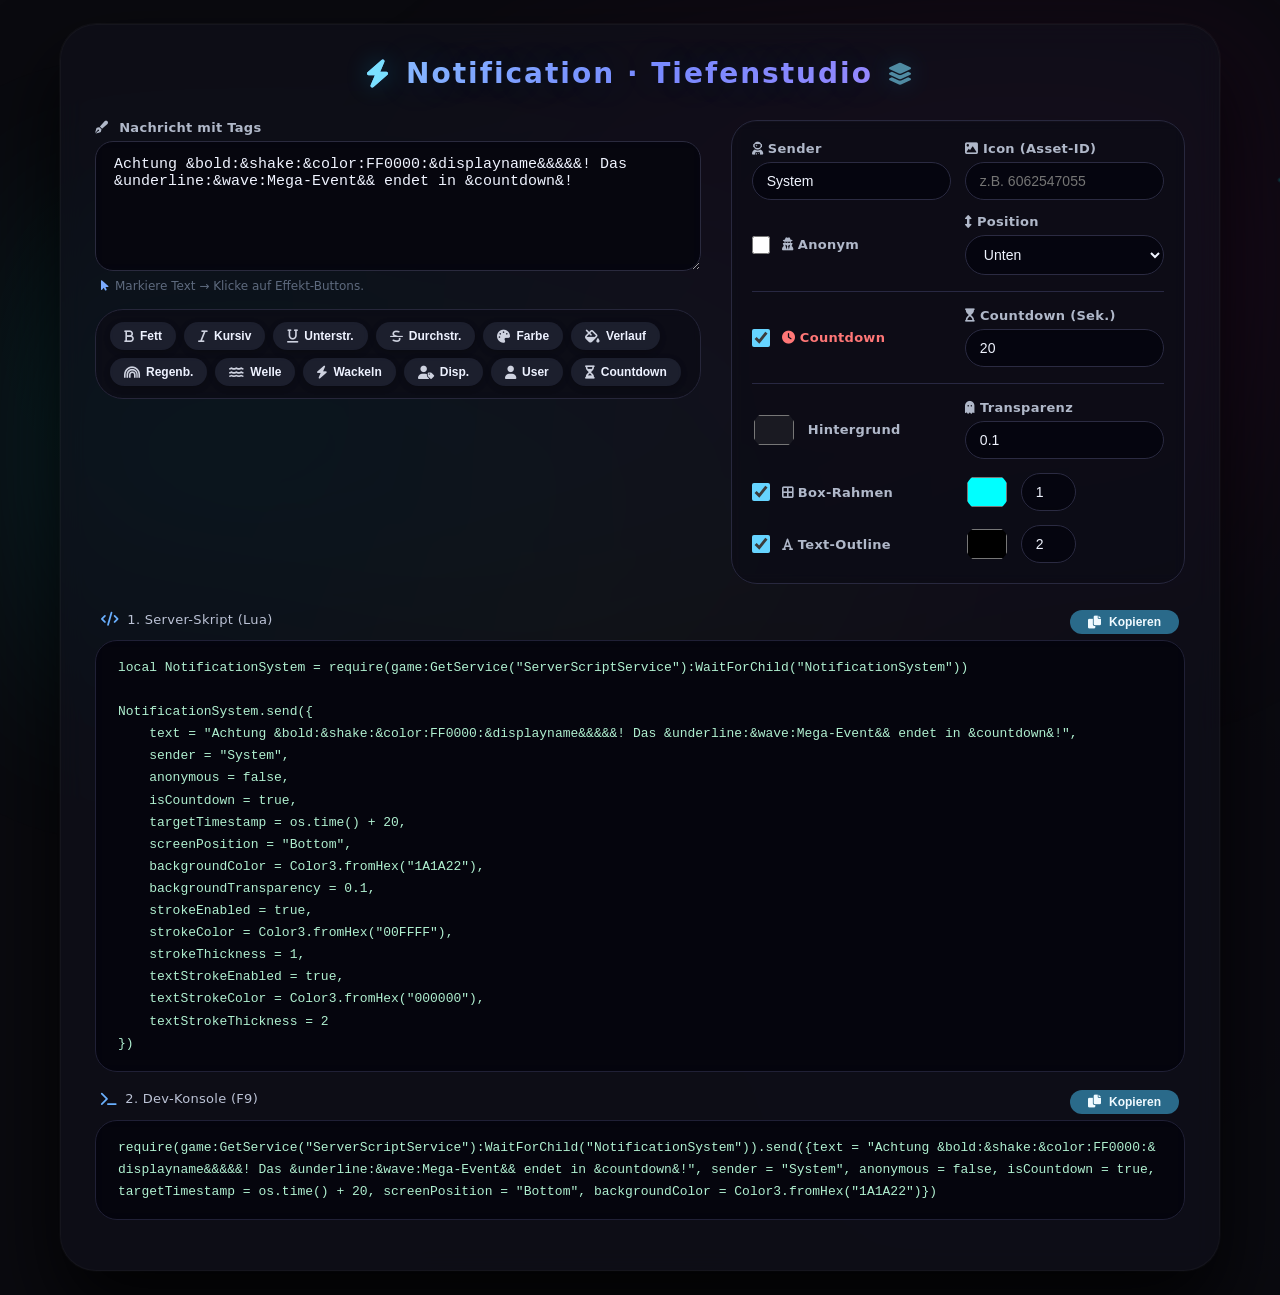
==== index.html @ 1097e085 "Rename Site.html to index.html" ====
<!DOCTYPE html>
<html lang="de">
<head>
    <meta charset="UTF-8">
    <meta name="viewport" content="width=device-width, initial-scale=1.0">
    <title>Notification Master · Tiefenstudio v2</title>
    <!-- Font Awesome Icons -->
    <link rel="stylesheet" href="https://cdnjs.cloudflare.com/ajax/libs/font-awesome/6.0.0-beta3/css/all.min.css">
    <style>
        * { margin: 0; padding: 0; box-sizing: border-box; }

        body {
            font-family: 'Segoe UI', system-ui, -apple-system, sans-serif;
            background: #0a0a0f;
            color: #e6e6ef;
            min-height: 100vh;
            display: flex;
            justify-content: center;
            align-items: center;
            padding: 24px;
            /* Tiefenwirkung: Hintergrund-Gradienten + Partikel-Illusion */
            background-image: 
                radial-gradient(circle at 15% 25%, rgba(0, 255, 200, 0.07) 0%, transparent 45%),
                radial-gradient(circle at 85% 70%, rgba(180, 0, 255, 0.08) 0%, transparent 50%),
                radial-gradient(circle at 45% 90%, rgba(255, 120, 0, 0.05) 0%, transparent 40%);
            background-blend-mode: overlay;
            position: relative;
            overflow-x: hidden;
        }

        /* Abstrakte flüssige Formen – Hintergrundebene */
        body::before {
            content: '';
            position: fixed;
            inset: 0;
            z-index: 0;
            background: 
                radial-gradient(ellipse at 20% 50%, rgba(0, 255, 255, 0.12) 0%, transparent 55%),
                radial-gradient(ellipse at 80% 30%, rgba(255, 0, 200, 0.09) 0%, transparent 50%),
                radial-gradient(ellipse at 50% 80%, rgba(255, 200, 0, 0.06) 0%, transparent 45%);
            filter: blur(60px);
            pointer-events: none;
        }

        /* Subtile Partikel – ganz vorne (via Pseudoelement + Schatten) */
        body::after {
            content: '';
            position: fixed;
            inset: 0;
            z-index: 1;
            pointer-events: none;
            background-image: 
                radial-gradient(2px 2px at 10% 20%, rgba(255,255,255,0.18), transparent),
                radial-gradient(2px 2px at 30% 70%, rgba(255,255,255,0.12), transparent),
                radial-gradient(3px 3px at 50% 10%, rgba(0,255,255,0.25), transparent),
                radial-gradient(2px 2px at 70% 85%, rgba(255,255,255,0.14), transparent),
                radial-gradient(2px 2px at 90% 40%, rgba(200,200,255,0.12), transparent),
                radial-gradient(3px 3px at 15% 90%, rgba(255,100,200,0.10), transparent),
                radial-gradient(2px 2px at 85% 15%, rgba(100,200,255,0.18), transparent);
            background-size: 200% 200%;
            animation: particleFloat 30s ease-in-out infinite alternate;
        }

        @keyframes particleFloat {
            0% { background-position: 0% 0%; }
            100% { background-position: 100% 100%; }
        }

        /* Hauptcontainer – über allem (Z-Index) */
        .container {
            position: relative;
            z-index: 10;
            background: rgba(16, 16, 26, 0.72);
            backdrop-filter: blur(12px) saturate(1.3);
            -webkit-backdrop-filter: blur(12px) saturate(1.3);
            padding: 32px 34px;
            border-radius: 36px;
            box-shadow: 0 40px 80px rgba(0,0,0,0.85), 0 0 0 1px rgba(255,255,255,0.04);
            width: 100%;
            max-width: 1160px;
            border: 1px solid rgba(255,255,255,0.03);
            transition: box-shadow 0.4s;
        }

        .container:hover {
            box-shadow: 0 50px 100px rgba(0, 20, 30, 0.6), 0 0 0 1px rgba(0, 255, 255, 0.08);
        }

        h1 {
            text-align: center;
            font-weight: 700;
            font-size: 28px;
            letter-spacing: 2px;
            background: linear-gradient(135deg, #a0f0ff, #7a8cff, #c084fc);
            -webkit-background-clip: text;
            background-clip: text;
            color: transparent;
            text-shadow: 0 0 40px rgba(0, 180, 255, 0.20);
            margin-top: 0;
            margin-bottom: 30px;
            display: flex;
            align-items: center;
            justify-content: center;
            gap: 16px;
            flex-wrap: wrap;
        }

        h1 i {
            font-size: 28px;
            color: #7ae0ff;
            text-shadow: 0 0 25px rgba(0,200,255,0.3);
        }

        .grid {
            display: grid;
            grid-template-columns: 1.2fr 0.9fr;
            gap: 30px;
        }

        @media (max-width: 900px) {
            .grid { grid-template-columns: 1fr; }
            .container { padding: 22px; }
        }

        label {
            font-weight: 600;
            display: block;
            margin-bottom: 6px;
            color: #b0b8c9;
            font-size: 13px;
            letter-spacing: 0.3px;
        }

        textarea {
            width: 100%;
            height: 130px;
            background: rgba(4, 4, 12, 0.7);
            border: 1.5px solid #2a2a3e;
            border-radius: 18px;
            color: #f0f4ff;
            padding: 14px 18px;
            font-size: 15px;
            box-sizing: border-box;
            resize: vertical;
            backdrop-filter: blur(4px);
            transition: border 0.2s, box-shadow 0.2s;
            font-family: 'Segoe UI', monospace;
        }

        textarea:focus, input:focus, select:focus {
            border-color: #66d4ff !important;
            box-shadow: 0 0 0 4px rgba(0, 200, 255, 0.12);
            outline: none;
        }

        .toolbar {
            display: flex;
            flex-wrap: wrap;
            gap: 8px;
            margin: 16px 0 12px 0;
            background: rgba(10, 10, 20, 0.5);
            backdrop-filter: blur(4px);
            padding: 12px 14px;
            border-radius: 28px;
            border: 1px solid #26263a;
        }

        .toolbar button {
            background: rgba(36, 40, 58, 0.7);
            backdrop-filter: blur(2px);
            color: #eef2ff;
            border: none;
            padding: 7px 14px;
            border-radius: 30px;
            cursor: pointer;
            font-weight: 600;
            font-size: 12px;
            transition: all 0.15s;
            display: inline-flex;
            align-items: center;
            gap: 6px;
            box-shadow: 0 2px 6px rgba(0,0,0,0.25);
        }

        .toolbar button i {
            font-size: 13px;
            opacity: 0.85;
        }

        .toolbar button:hover {
            background: #3d4466;
            transform: translateY(-2px);
            box-shadow: 0 8px 20px rgba(0,0,0,0.5);
        }

        .btn-style { border-bottom: 3px solid #aabbdd; }
        .btn-color { border-bottom: 3px solid #ff6666; }
        .btn-anim { border-bottom: 3px solid #ff66ff; background: rgba(40, 20, 50, 0.6); }
        .btn-player { border-bottom: 3px solid #ffdd44; }
        .btn-cd { border-bottom: 3px solid #ff4444; background: rgba(50, 18, 18, 0.6); }

        .color-section {
            display: none;
            gap: 18px;
            align-items: center;
            background: rgba(12, 12, 22, 0.6);
            backdrop-filter: blur(4px);
            padding: 14px 20px;
            border-radius: 40px;
            margin-bottom: 16px;
            border: 1px solid #2a2a44;
            flex-wrap: wrap;
        }

        .panel {
            background: rgba(10, 10, 20, 0.5);
            backdrop-filter: blur(6px);
            padding: 20px 20px;
            border-radius: 26px;
            border: 1px solid #28283e;
            box-shadow: inset 0 1px 0 rgba(255,255,255,0.02);
        }

        .row {
            display: grid;
            grid-template-columns: 1fr 1fr;
            gap: 14px;
            margin-bottom: 14px;
            align-items: center;
        }

        input[type="text"], input[type="number"], select {
            width: 100%;
            padding: 10px 14px;
            background: rgba(4, 4, 12, 0.6);
            border: 1px solid #2b2b42;
            border-radius: 30px;
            color: #f0f4ff;
            box-sizing: border-box;
            backdrop-filter: blur(2px);
            transition: 0.15s;
            font-size: 14px;
        }

        input[type="checkbox"] {
            width: 18px;
            height: 18px;
            accent-color: #66d4ff;
            cursor: pointer;
        }

        .flex {
            display: flex;
            align-items: center;
            gap: 12px;
            flex-wrap: wrap;
        }

        input[type="color"] {
            border: none;
            width: 44px;
            height: 38px;
            cursor: pointer;
            background: transparent;
            padding: 0;
            border-radius: 30px;
        }

        .outputs {
            grid-column: 1 / -1;
            margin-top: 26px;
        }

        .box-wrapper {
            margin-bottom: 18px;
        }

        .box-head {
            display: flex;
            justify-content: space-between;
            align-items: center;
            margin-bottom: 6px;
            padding: 0 6px;
        }

        .box-head label {
            font-weight: 500;
            font-size: 13px;
            color: #bcc3d6;
            display: flex;
            align-items: center;
            gap: 8px;
        }

        .box-head label i {
            color: #6ab0ff;
            font-size: 14px;
        }

        .box-body {
            background: rgba(2, 2, 10, 0.7);
            backdrop-filter: blur(4px);
            border: 1px solid #202036;
            padding: 16px 22px;
            border-radius: 22px;
            transition: border 0.2s;
        }

        .box-body:hover {
            border-color: #3a4a6a;
        }

        .code {
            font-family: 'JetBrains Mono', 'Consolas', monospace;
            color: #b0f0d0;
            word-break: break-all;
            white-space: pre-wrap;
            margin: 0;
            font-size: 13px;
            line-height: 1.7;
        }

        .copy-btn {
            background: #2a6a8a;
            color: #f0faff;
            padding: 5px 18px;
            border-radius: 40px;
            font-size: 12px;
            border: none;
            font-weight: 600;
            cursor: pointer;
            transition: 0.15s;
            display: inline-flex;
            align-items: center;
            gap: 8px;
        }

        .copy-btn i {
            font-size: 13px;
        }

        .copy-btn:hover {
            background: #3b8ab0;
            transform: scale(1.02);
        }

        .desc {
            font-size: 12px;
            color: #5e6a7e;
            margin-top: 4px;
            margin-bottom: 10px;
            padding-left: 6px;
            display: flex;
            align-items: center;
            gap: 6px;
        }

        hr {
            border: 0;
            border-top: 1px solid #282842;
            margin: 16px 0;
        }

        .flex input[type="number"] {
            width: 70px;
        }

        .panel .row:last-child {
            margin-bottom: 0;
        }

        #colorSection button {
            background: #66d4ff;
            color: #0b0b14;
            border: none;
            padding: 8px 24px;
            border-radius: 40px;
            font-weight: 700;
            display: inline-flex;
            align-items: center;
            gap: 8px;
            cursor: pointer;
            transition: 0.15s;
        }

        #colorSection button:hover {
            background: #88e0ff;
            transform: scale(1.02);
        }

        @media (max-width: 600px) {
            .row { grid-template-columns: 1fr; }
            .container { padding: 16px; }
        }
    </style>
</head>
<body>
<div class="container">
    <h1>
        <i class="fas fa-bolt"></i>
        Notification · Tiefenstudio
        <i class="fas fa-layer-group" style="font-size: 22px; opacity: 0.6;"></i>
    </h1>

    <div class="grid">
        <!-- LINKER BEREICH: TEXT + TOOLBAR -->
        <div>
            <label for="textInput"><i class="fas fa-pen-fancy" style="margin-right: 6px;"></i> Nachricht mit Tags</label>
            <textarea id="textInput">Achtung &bold:&shake:&color:FF0000:&displayname&&&&&! Das &underline:&wave:Mega-Event&& endet in &countdown&!</textarea>
            <div class="desc">
                <i class="fas fa-mouse-pointer" style="color: #7aaaff;"></i> Markiere Text → Klicke auf Effekt-Buttons.
            </div>

            <div class="toolbar">
                <button class="btn-style" onclick="insertTag('bold')"><i class="fas fa-bold"></i> Fett</button>
                <button class="btn-style" onclick="insertTag('italic')"><i class="fas fa-italic"></i> Kursiv</button>
                <button class="btn-style" onclick="insertTag('underline')"><i class="fas fa-underline"></i> Unterstr.</button>
                <button class="btn-style" onclick="insertTag('strikethrough')"><i class="fas fa-strikethrough"></i> Durchstr.</button>
                
                <button class="btn-color" onclick="openColor('static')"><i class="fas fa-palette"></i> Farbe</button>
                <button class="btn-color" onclick="openColor('gradient')"><i class="fas fa-fill-drip"></i> Verlauf</button>
                
                <button class="btn-anim" onclick="insertTag('rainbow')"><i class="fas fa-rainbow"></i> Regenb.</button>
                <button class="btn-anim" onclick="insertTag('wave')"><i class="fas fa-water"></i> Welle</button>
                <button class="btn-anim" onclick="insertTag('shake')"><i class="fas fa-bolt"></i> Wackeln</button>
                
                <button class="btn-player" onclick="putVar('&displayname&')"><i class="fas fa-user-tag"></i> Disp.</button>
                <button class="btn-player" onclick="putVar('&playername&')"><i class="fas fa-user"></i> User</button>
                <button class="btn-cd" onclick="putVar('&countdown&')"><i class="fas fa-hourglass-half"></i> Countdown</button>
            </div>

            <!-- Farbe / Verlauf Panel -->
            <div id="colorSection" class="color-section">
                <div class="flex">
                    <span id="cLabel1"><i class="fas fa-circle" style="color: #ff0044;"></i> Farbe:</span>
                    <input type="color" id="cOpt1" value="#ff0044">
                </div>
                <div class="flex" id="cGroupEnd">
                    <span><i class="fas fa-circle" style="color: #00ffff;"></i> Endfarbe:</span>
                    <input type="color" id="cOpt2" value="#00ffff">
                </div>
                <button onclick="applyColor()"><i class="fas fa-check"></i> Einfügen</button>
            </div>
        </div>

        <!-- RECHTER BEREICH: PARAMETER -->
        <div class="panel">
            <div class="row">
                <div>
                    <label><i class="fas fa-user-astronaut"></i> Sender</label>
                    <input type="text" id="pSender" value="System" oninput="render()">
                </div>
                <div>
                    <label><i class="fas fa-image"></i> Icon (Asset-ID)</label>
                    <input type="text" id="pIcon" placeholder="z.B. 6062547055" oninput="render()">
                </div>
            </div>

            <div class="row">
                <div class="flex">
                    <input type="checkbox" id="pAnon" onchange="render()">
                    <label for="pAnon" style="margin:0; cursor:pointer;"><i class="fas fa-user-secret"></i> Anonym</label>
                </div>
                <div>
                    <label><i class="fas fa-arrows-alt-v"></i> Position</label>
                    <select id="pPos" onchange="render()">
                        <option value="Bottom">Unten</option>
                        <option value="Top">Oben</option>
                    </select>
                </div>
            </div>

            <hr>

            <div class="row">
                <div class="flex">
                    <input type="checkbox" id="pIsCd" checked onchange="render()">
                    <label for="pIsCd" style="margin:0; cursor:pointer; color:#ff7777;"><i class="fas fa-clock"></i> Countdown</label>
                </div>
                <div>
                    <label id="timeLabel"><i class="far fa-hourglass"></i> Dauer (Sek.)</label>
                    <input type="number" id="pDuration" value="20" min="1" oninput="render()">
                </div>
            </div>

            <hr>

            <div class="row">
                <div class="flex">
                    <input type="color" id="pBgColor" value="#1A1A22" onchange="render()">
                    <label style="margin:0;">Hintergrund</label>
                </div>
                <div>
                    <label><i class="fas fa-ghost"></i> Transparenz</label>
                    <input type="number" id="pBgTrans" value="0.1" min="0" max="1" step="0.1" oninput="render()">
                </div>
            </div>

            <div class="row">
                <div class="flex">
                    <input type="checkbox" id="pStrokeOn" checked onchange="render()">
                    <label for="pStrokeOn" style="margin:0; cursor:pointer;"><i class="fas fa-border-all"></i> Box-Rahmen</label>
                </div>
                <div class="flex">
                    <input type="color" id="pStrokeColor" value="#00ffff" onchange="render()">
                    <input type="number" id="pStrokeThick" value="1" min="1" style="width:55px;" oninput="render()">
                </div>
            </div>

            <div class="row">
                <div class="flex">
                    <input type="checkbox" id="pTextStrokeOn" checked onchange="render()">
                    <label for="pTextStrokeOn" style="margin:0; cursor:pointer;"><i class="fas fa-font"></i> Text-Outline</label>
                </div>
                <div class="flex">
                    <input type="color" id="pTextStrokeColor" value="#000000" onchange="render()">
                    <input type="number" id="pTextStrokeThick" value="2" min="1" style="width:55px;" oninput="render()">
                </div>
            </div>
        </div>
    </div>

    <!-- CODE-AUSGABEN -->
    <div class="outputs">
        <div class="box-wrapper">
            <div class="box-head">
                <label><i class="fas fa-code"></i> 1. Server-Skript (Lua)</label>
                <button class="copy-btn" onclick="copy('codeScript')"><i class="fas fa-copy"></i> Kopieren</button>
            </div>
            <div class="box-body"><pre id="codeScript" class="code"></pre></div>
        </div>

        <div class="box-wrapper">
            <div class="box-head">
                <label><i class="fas fa-terminal"></i> 2. Dev-Konsole (F9)</label>
                <button class="copy-btn" onclick="copy('codeConsole')"><i class="fas fa-copy"></i> Kopieren</button>
            </div>
            <div class="box-body"><pre id="codeConsole" class="code"></pre></div>
        </div>
    </div>
</div>

<script>
    const textInput = document.getElementById('textInput');
    const colorSection = document.getElementById('colorSection');
    const cGroupEnd = document.getElementById('cGroupEnd');
    const cLabel1 = document.getElementById('cLabel1');
    const cOpt1 = document.getElementById('cOpt1');
    const cOpt2 = document.getElementById('cOpt2');
    let colMode = '';

    textInput.addEventListener('input', render);

    function render() {
        let raw = textInput.value;
        let luaText = raw.replace(/\\/g, '\\\\').replace(/"/g, '\\"');

        let sender = document.getElementById('pSender').value.replace(/"/g, '\\"');
        let iconId = document.getElementById('pIcon').value;
        let isAnon = document.getElementById('pAnon').checked;
        let pos = document.getElementById('pPos').value;
        let isCd = document.getElementById('pIsCd').checked;
        let timeVal = parseInt(document.getElementById('pDuration').value) || 5;
        
        let bgHex = document.getElementById('pBgColor').value.replace('#', '').toUpperCase();
        let bgTrans = parseFloat(document.getElementById('pBgTrans').value) || 0;
        
        let sOn = document.getElementById('pStrokeOn').checked;
        let sHex = document.getElementById('pStrokeColor').value.replace('#', '').toUpperCase();
        let sThick = parseInt(document.getElementById('pStrokeThick').value) || 1;
        
        let tsOn = document.getElementById('pTextStrokeOn').checked;
        let tsHex = document.getElementById('pTextStrokeColor').value.replace('#', '').toUpperCase();
        let tsThick = parseInt(document.getElementById('pTextStrokeThick').value) || 1;

        document.getElementById('timeLabel').innerHTML = isCd ? '<i class="fas fa-hourglass-start"></i> Countdown (Sek.)' : '<i class="far fa-clock"></i> Dauer (Sek.)';

        let imgLine = iconId ? `\n    image = "${iconId}",` : "";
        let timeLine = isCd ? `\n    isCountdown = true,\n    targetTimestamp = os.time() + ${timeVal},` : `\n    duration = ${timeVal},`;

        let script = `local NotificationSystem = require(game:GetService("ServerScriptService"):WaitForChild("NotificationSystem"))

NotificationSystem.send({
    text = "${luaText}",
    sender = "${sender}",
    anonymous = ${isAnon},${timeLine}${imgLine}
    screenPosition = "${pos}",
    backgroundColor = Color3.fromHex("${bgHex}"),
    backgroundTransparency = ${bgTrans},
    strokeEnabled = ${sOn},
    strokeColor = Color3.fromHex("${sHex}"),
    strokeThickness = ${sThick},
    textStrokeEnabled = ${tsOn},
    textStrokeColor = Color3.fromHex("${tsHex}"),
    textStrokeThickness = ${tsThick}
})`;

        let cTime = isCd ? `, isCountdown = true, targetTimestamp = os.time() + ${timeVal}` : `, duration = ${timeVal}`;
        let cImg = iconId ? `, image = "${iconId}"` : "";
        let consoleCmd = `require(game:GetService("ServerScriptService"):WaitForChild("NotificationSystem")).send({text = "${luaText}", sender = "${sender}", anonymous = ${isAnon}${cTime}${cImg}, screenPosition = "${pos}", backgroundColor = Color3.fromHex("${bgHex}")})`;

        document.getElementById('codeScript').textContent = script;
        document.getElementById('codeConsole').textContent = consoleCmd;
    }

    function insertTag(type) {
        const s = textInput.selectionStart;
        const e = textInput.selectionEnd;
        const txt = textInput.value;
        const sel = txt.substring(s, e);
        let rep = `&${type}:${sel || "Text"}&`;
        textInput.value = txt.substring(0, s) + rep + txt.substring(e);
        textInput.focus();
        textInput.setSelectionRange(s + rep.length, s + rep.length);
        render();
        colorSection.style.display = 'none';
    }

    function putVar(val) {
        const s = textInput.selectionStart;
        const txt = textInput.value;
        textInput.value = txt.substring(0, s) + val + txt.substring(s);
        textInput.focus();
        textInput.setSelectionRange(s + val.length, s + val.length);
        render();
    }

    function openColor(mode) {
        colMode = mode;
        colorSection.style.display = 'flex';
        if (mode === 'static') { cLabel1.innerHTML = '<i class="fas fa-circle" style="color:#ff0044;"></i> Farbe:'; cGroupEnd.style.display = 'none'; } 
        else { cLabel1.innerHTML = '<i class="fas fa-circle" style="color:#ff0044;"></i> Start:'; cGroupEnd.style.display = 'flex'; }
    }

    function applyColor() {
        const s = textInput.selectionStart;
        const e = textInput.selectionEnd;
        const txt = textInput.value;
        const sel = txt.substring(s, e);
        const hex1 = cOpt1.value.replace('#', '').toUpperCase();
        const hex2 = cOpt2.value.replace('#', '').toUpperCase();
        let rep = colMode === 'static' ? `&color:${hex1}:${sel || "Text"}&` : `&gradient:${hex1}:${hex2}:${sel || "Text"}&`;
        textInput.value = txt.substring(0, s) + rep + txt.substring(e);
        textInput.focus();
        textInput.setSelectionRange(s + rep.length, s + rep.length);
        render();
        colorSection.style.display = 'none';
    }

    function copy(id) {
        const text = document.getElementById(id).textContent;
        const ta = document.createElement('textarea');
        ta.value = text;
        ta.style.position = 'fixed';
        ta.style.left = '-9999px';
        document.body.appendChild(ta);
        ta.select();
        try {
            document.execCommand('copy');
            const btn = event.target.closest('button');
            const old = btn.innerHTML;
            btn.innerHTML = '<i class="fas fa-check"></i> Kopiert!';
            btn.style.backgroundColor = '#3aaa7a';
            setTimeout(() => { btn.innerHTML = old; btn.style.backgroundColor = ''; }, 1200);
        } catch (err) { alert('Fehler beim Kopieren.'); }
        document.body.removeChild(ta);
    }

    render();
</script>
</body>
</html>
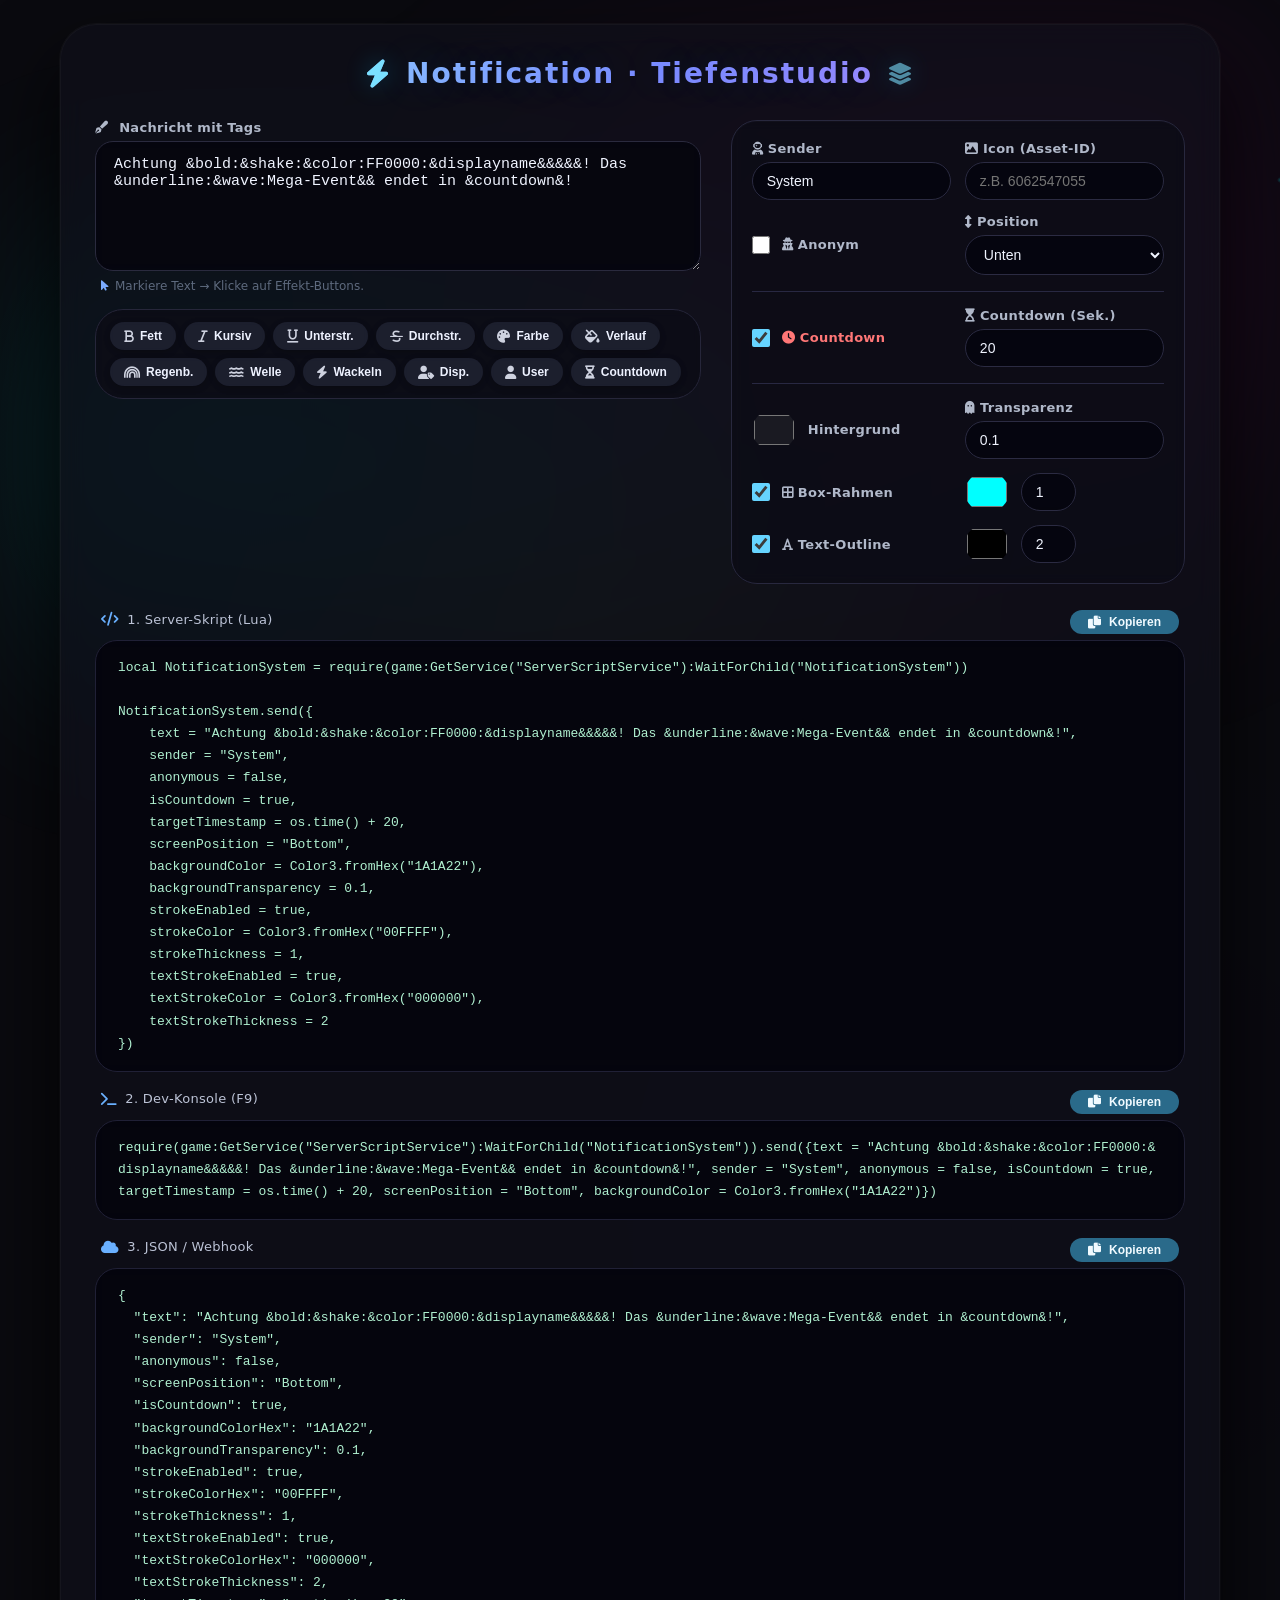
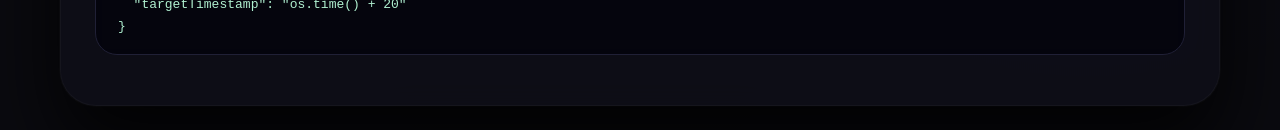
==== commit ab5ae29d: "Update index.html" ====
--- a/index.html
+++ b/index.html
@@ -18,7 +18,6 @@
             justify-content: center;
             align-items: center;
             padding: 24px;
-            /* Tiefenwirkung: Hintergrund-Gradienten + Partikel-Illusion */
             background-image: 
                 radial-gradient(circle at 15% 25%, rgba(0, 255, 200, 0.07) 0%, transparent 45%),
                 radial-gradient(circle at 85% 70%, rgba(180, 0, 255, 0.08) 0%, transparent 50%),
@@ -28,7 +27,6 @@
             overflow-x: hidden;
         }
 
-        /* Abstrakte flüssige Formen – Hintergrundebene */
         body::before {
             content: '';
             position: fixed;
@@ -42,7 +40,6 @@
             pointer-events: none;
         }
 
-        /* Subtile Partikel – ganz vorne (via Pseudoelement + Schatten) */
         body::after {
             content: '';
             position: fixed;
@@ -66,7 +63,6 @@
             100% { background-position: 100% 100%; }
         }
 
-        /* Hauptcontainer – über allem (Z-Index) */
         .container {
             position: relative;
             z-index: 10;
@@ -520,7 +516,7 @@
         </div>
     </div>
 
-    <!-- CODE-AUSGABEN -->
+    <!-- CODE-AUSGABEN MIT JSON -->
     <div class="outputs">
         <div class="box-wrapper">
             <div class="box-head">
@@ -536,6 +532,14 @@
                 <button class="copy-btn" onclick="copy('codeConsole')"><i class="fas fa-copy"></i> Kopieren</button>
             </div>
             <div class="box-body"><pre id="codeConsole" class="code"></pre></div>
+        </div>
+
+        <div class="box-wrapper">
+            <div class="box-head">
+                <label><i class="fas fa-cloud"></i> 3. JSON / Webhook</label>
+                <button class="copy-btn" onclick="copy('codeJson')"><i class="fas fa-copy"></i> Kopieren</button>
+            </div>
+            <div class="box-body"><pre id="codeJson" class="code"></pre></div>
         </div>
     </div>
 </div>
@@ -554,6 +558,7 @@
     function render() {
         let raw = textInput.value;
         let luaText = raw.replace(/\\/g, '\\\\').replace(/"/g, '\\"');
+        let jsonText = raw.replace(/\\/g, '\\\\').replace(/"/g, '\\"').replace(/\n/g, '\\n');
 
         let sender = document.getElementById('pSender').value.replace(/"/g, '\\"');
         let iconId = document.getElementById('pIcon').value;
@@ -578,6 +583,7 @@
         let imgLine = iconId ? `\n    image = "${iconId}",` : "";
         let timeLine = isCd ? `\n    isCountdown = true,\n    targetTimestamp = os.time() + ${timeVal},` : `\n    duration = ${timeVal},`;
 
+        // LUA SCRIPT
         let script = `local NotificationSystem = require(game:GetService("ServerScriptService"):WaitForChild("NotificationSystem"))
 
 NotificationSystem.send({
@@ -595,12 +601,34 @@
     textStrokeThickness = ${tsThick}
 })`;
 
+        // CONSOLE
         let cTime = isCd ? `, isCountdown = true, targetTimestamp = os.time() + ${timeVal}` : `, duration = ${timeVal}`;
         let cImg = iconId ? `, image = "${iconId}"` : "";
         let consoleCmd = `require(game:GetService("ServerScriptService"):WaitForChild("NotificationSystem")).send({text = "${luaText}", sender = "${sender}", anonymous = ${isAnon}${cTime}${cImg}, screenPosition = "${pos}", backgroundColor = Color3.fromHex("${bgHex}")})`;
 
+        // JSON
+        let jsonObj = {
+            text: raw,
+            sender: document.getElementById('pSender').value,
+            anonymous: isAnon,
+            screenPosition: pos,
+            isCountdown: isCd,
+            backgroundColorHex: bgHex,
+            backgroundTransparency: bgTrans,
+            strokeEnabled: sOn,
+            strokeColorHex: sHex,
+            strokeThickness: sThick,
+            textStrokeEnabled: tsOn,
+            textStrokeColorHex: tsHex,
+            textStrokeThickness: tsThick
+        };
+        if (isCd) jsonObj.targetTimestamp = "os.time() + " + timeVal;
+        else jsonObj.duration = timeVal;
+        if (iconId) jsonObj.image = iconId;
+
         document.getElementById('codeScript').textContent = script;
         document.getElementById('codeConsole').textContent = consoleCmd;
+        document.getElementById('codeJson').textContent = JSON.stringify(jsonObj, null, 2);
     }
 
     function insertTag(type) {
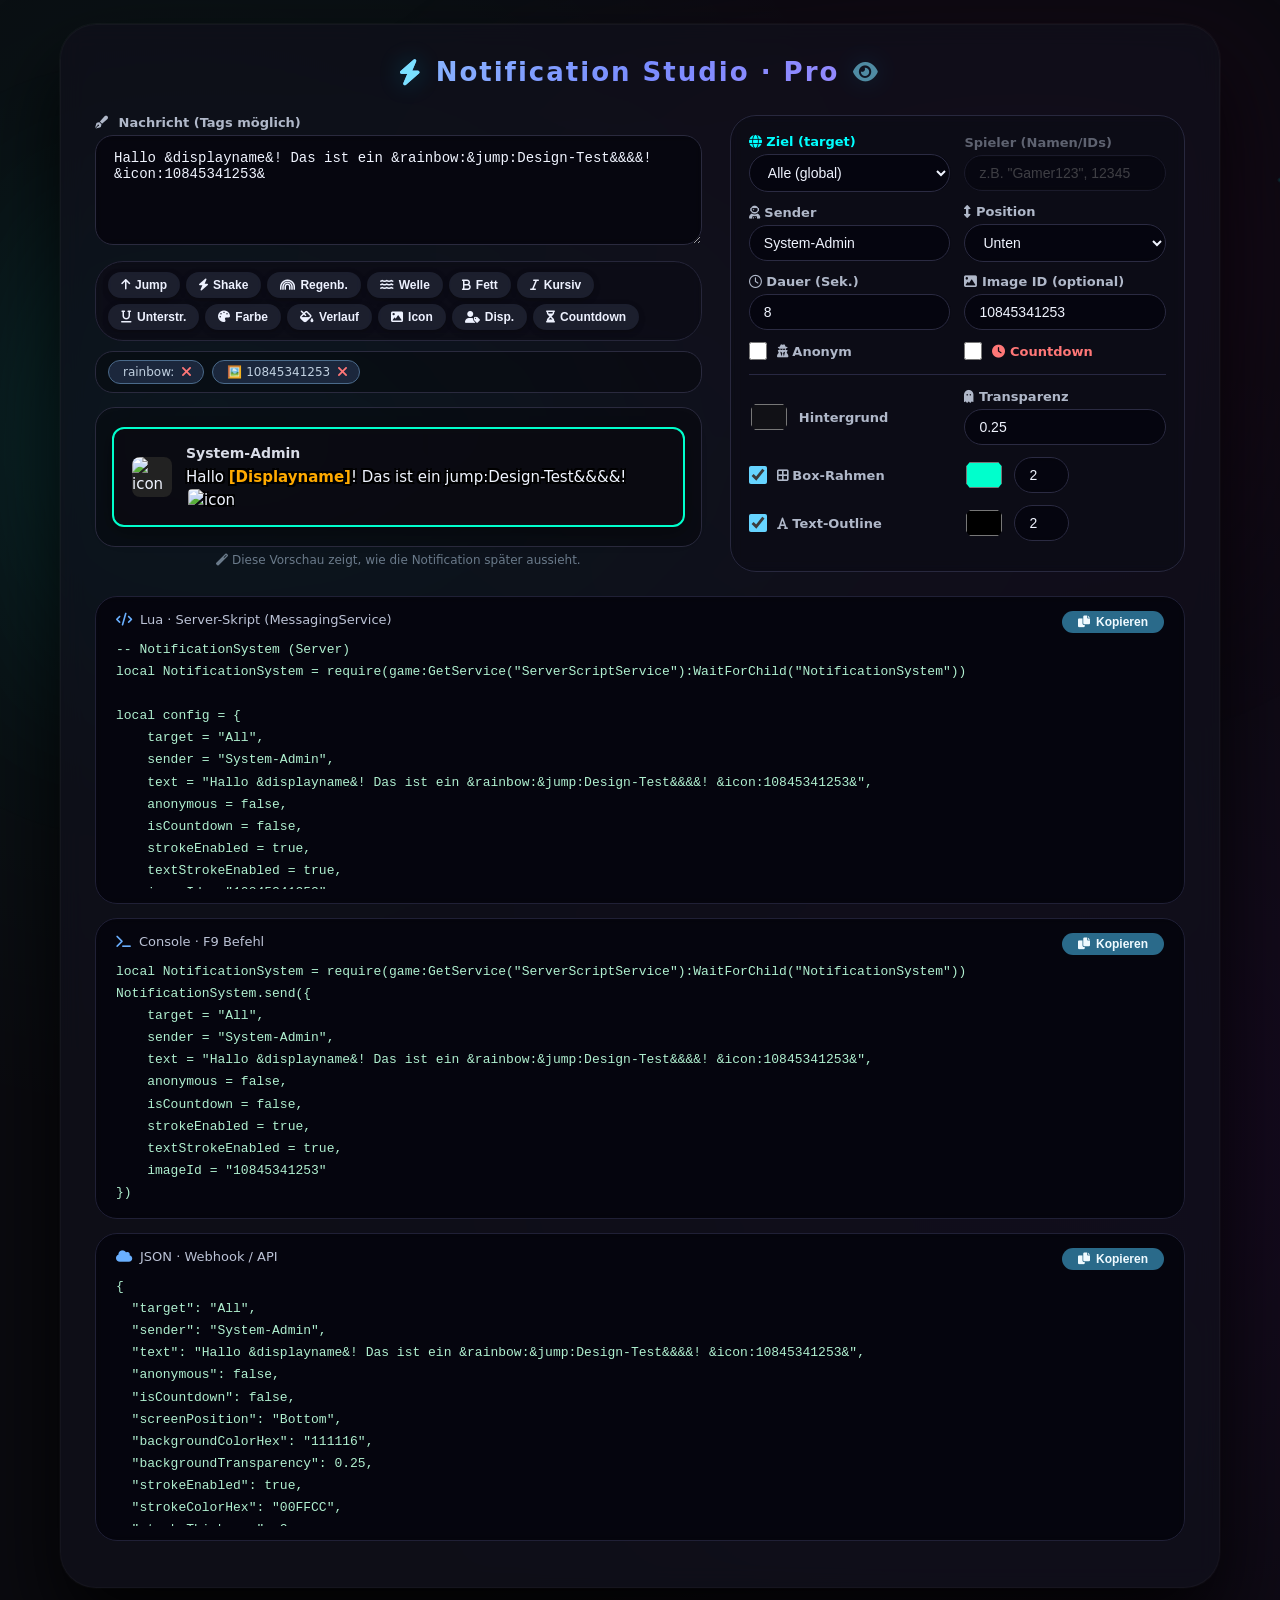
==== commit 66220be7: "Update index.html" ====
--- a/index.html
+++ b/index.html
@@ -3,14 +3,13 @@
 <head>
     <meta charset="UTF-8">
     <meta name="viewport" content="width=device-width, initial-scale=1.0">
-    <title>Notification Master · Tiefenstudio v2</title>
-    <!-- Font Awesome Icons -->
+    <title>Notification Studio · Pro</title>
     <link rel="stylesheet" href="https://cdnjs.cloudflare.com/ajax/libs/font-awesome/6.0.0-beta3/css/all.min.css">
     <style>
         * { margin: 0; padding: 0; box-sizing: border-box; }
 
         body {
-            font-family: 'Segoe UI', system-ui, -apple-system, sans-serif;
+            font-family: 'Segoe UI', system-ui, sans-serif;
             background: #0a0a0f;
             color: #e6e6ef;
             min-height: 100vh;
@@ -18,13 +17,9 @@
             justify-content: center;
             align-items: center;
             padding: 24px;
-            background-image: 
-                radial-gradient(circle at 15% 25%, rgba(0, 255, 200, 0.07) 0%, transparent 45%),
-                radial-gradient(circle at 85% 70%, rgba(180, 0, 255, 0.08) 0%, transparent 50%),
-                radial-gradient(circle at 45% 90%, rgba(255, 120, 0, 0.05) 0%, transparent 40%);
-            background-blend-mode: overlay;
+            background-image: radial-gradient(circle at 15% 25%, rgba(0,255,200,0.06) 0%, transparent 45%),
+                              radial-gradient(circle at 85% 70%, rgba(180,0,255,0.07) 0%, transparent 50%);
             position: relative;
-            overflow-x: hidden;
         }
 
         body::before {
@@ -32,32 +27,23 @@
             position: fixed;
             inset: 0;
             z-index: 0;
-            background: 
-                radial-gradient(ellipse at 20% 50%, rgba(0, 255, 255, 0.12) 0%, transparent 55%),
-                radial-gradient(ellipse at 80% 30%, rgba(255, 0, 200, 0.09) 0%, transparent 50%),
-                radial-gradient(ellipse at 50% 80%, rgba(255, 200, 0, 0.06) 0%, transparent 45%);
+            background: radial-gradient(ellipse at 20% 50%, rgba(0,255,255,0.10) 0%, transparent 55%),
+                        radial-gradient(ellipse at 80% 30%, rgba(255,0,200,0.08) 0%, transparent 50%);
             filter: blur(60px);
             pointer-events: none;
         }
-
         body::after {
             content: '';
             position: fixed;
             inset: 0;
             z-index: 1;
             pointer-events: none;
-            background-image: 
-                radial-gradient(2px 2px at 10% 20%, rgba(255,255,255,0.18), transparent),
-                radial-gradient(2px 2px at 30% 70%, rgba(255,255,255,0.12), transparent),
-                radial-gradient(3px 3px at 50% 10%, rgba(0,255,255,0.25), transparent),
-                radial-gradient(2px 2px at 70% 85%, rgba(255,255,255,0.14), transparent),
-                radial-gradient(2px 2px at 90% 40%, rgba(200,200,255,0.12), transparent),
-                radial-gradient(3px 3px at 15% 90%, rgba(255,100,200,0.10), transparent),
-                radial-gradient(2px 2px at 85% 15%, rgba(100,200,255,0.18), transparent);
+            background-image: radial-gradient(2px 2px at 10% 20%, rgba(255,255,255,0.15), transparent),
+                              radial-gradient(2px 2px at 30% 70%, rgba(255,255,255,0.10), transparent),
+                              radial-gradient(3px 3px at 50% 10%, rgba(0,255,255,0.20), transparent);
             background-size: 200% 200%;
             animation: particleFloat 30s ease-in-out infinite alternate;
         }
-
         @keyframes particleFloat {
             0% { background-position: 0% 0%; }
             100% { background-position: 100% 100%; }
@@ -66,107 +52,85 @@
         .container {
             position: relative;
             z-index: 10;
-            background: rgba(16, 16, 26, 0.72);
+            background: rgba(16, 16, 26, 0.78);
             backdrop-filter: blur(12px) saturate(1.3);
-            -webkit-backdrop-filter: blur(12px) saturate(1.3);
             padding: 32px 34px;
             border-radius: 36px;
             box-shadow: 0 40px 80px rgba(0,0,0,0.85), 0 0 0 1px rgba(255,255,255,0.04);
             width: 100%;
             max-width: 1160px;
             border: 1px solid rgba(255,255,255,0.03);
-            transition: box-shadow 0.4s;
-        }
-
-        .container:hover {
-            box-shadow: 0 50px 100px rgba(0, 20, 30, 0.6), 0 0 0 1px rgba(0, 255, 255, 0.08);
         }
 
         h1 {
             text-align: center;
             font-weight: 700;
-            font-size: 28px;
+            font-size: 26px;
             letter-spacing: 2px;
             background: linear-gradient(135deg, #a0f0ff, #7a8cff, #c084fc);
             -webkit-background-clip: text;
             background-clip: text;
             color: transparent;
-            text-shadow: 0 0 40px rgba(0, 180, 255, 0.20);
-            margin-top: 0;
-            margin-bottom: 30px;
+            margin-bottom: 28px;
             display: flex;
             align-items: center;
             justify-content: center;
-            gap: 16px;
-            flex-wrap: wrap;
-        }
-
-        h1 i {
-            font-size: 28px;
-            color: #7ae0ff;
-            text-shadow: 0 0 25px rgba(0,200,255,0.3);
-        }
+            gap: 14px;
+        }
+        h1 i { font-size: 26px; color: #7ae0ff; text-shadow: 0 0 25px rgba(0,200,255,0.3); }
 
         .grid {
             display: grid;
             grid-template-columns: 1.2fr 0.9fr;
-            gap: 30px;
-        }
-
-        @media (max-width: 900px) {
-            .grid { grid-template-columns: 1fr; }
-            .container { padding: 22px; }
-        }
+            gap: 28px;
+        }
+        @media (max-width: 900px) { .grid { grid-template-columns: 1fr; } }
 
         label {
             font-weight: 600;
             display: block;
-            margin-bottom: 6px;
+            margin-bottom: 5px;
             color: #b0b8c9;
             font-size: 13px;
-            letter-spacing: 0.3px;
-        }
-
+        }
         textarea {
             width: 100%;
-            height: 130px;
-            background: rgba(4, 4, 12, 0.7);
+            height: 110px;
+            background: rgba(4,4,12,0.7);
             border: 1.5px solid #2a2a3e;
             border-radius: 18px;
             color: #f0f4ff;
             padding: 14px 18px;
-            font-size: 15px;
+            font-size: 14px;
             box-sizing: border-box;
             resize: vertical;
             backdrop-filter: blur(4px);
             transition: border 0.2s, box-shadow 0.2s;
             font-family: 'Segoe UI', monospace;
         }
-
         textarea:focus, input:focus, select:focus {
             border-color: #66d4ff !important;
-            box-shadow: 0 0 0 4px rgba(0, 200, 255, 0.12);
+            box-shadow: 0 0 0 4px rgba(0,200,255,0.12);
             outline: none;
         }
 
         .toolbar {
             display: flex;
             flex-wrap: wrap;
-            gap: 8px;
-            margin: 16px 0 12px 0;
-            background: rgba(10, 10, 20, 0.5);
+            gap: 6px;
+            margin: 12px 0 10px 0;
+            background: rgba(10,10,20,0.5);
             backdrop-filter: blur(4px);
-            padding: 12px 14px;
+            padding: 10px 12px;
             border-radius: 28px;
             border: 1px solid #26263a;
         }
-
         .toolbar button {
-            background: rgba(36, 40, 58, 0.7);
+            background: rgba(36,40,58,0.7);
             backdrop-filter: blur(2px);
             color: #eef2ff;
             border: none;
-            padding: 7px 14px;
+            padding: 6px 13px;
             border-radius: 30px;
             cursor: pointer;
             font-weight: 600;
@@ -174,61 +138,38 @@
             transition: all 0.15s;
             display: inline-flex;
             align-items: center;
-            gap: 6px;
+            gap: 5px;
             box-shadow: 0 2px 6px rgba(0,0,0,0.25);
         }
-
-        .toolbar button i {
-            font-size: 13px;
-            opacity: 0.85;
-        }
-
         .toolbar button:hover {
             background: #3d4466;
             transform: translateY(-2px);
             box-shadow: 0 8px 20px rgba(0,0,0,0.5);
         }
-
         .btn-style { border-bottom: 3px solid #aabbdd; }
-        .btn-color { border-bottom: 3px solid #ff6666; }
-        .btn-anim { border-bottom: 3px solid #ff66ff; background: rgba(40, 20, 50, 0.6); }
+        .btn-anim { border-bottom: 3px solid #ff66ff; background: rgba(40,20,50,0.6); }
         .btn-player { border-bottom: 3px solid #ffdd44; }
-        .btn-cd { border-bottom: 3px solid #ff4444; background: rgba(50, 18, 18, 0.6); }
-
-        .color-section {
-            display: none;
-            gap: 18px;
-            align-items: center;
-            background: rgba(12, 12, 22, 0.6);
-            backdrop-filter: blur(4px);
-            padding: 14px 20px;
-            border-radius: 40px;
-            margin-bottom: 16px;
-            border: 1px solid #2a2a44;
-            flex-wrap: wrap;
-        }
+        .btn-cd { border-bottom: 3px solid #ff4444; background: rgba(50,18,18,0.6); }
+        .btn-icon { border-bottom: 3px solid #66ffaa; background: rgba(20,50,30,0.5); }
 
         .panel {
-            background: rgba(10, 10, 20, 0.5);
+            background: rgba(10,10,20,0.5);
             backdrop-filter: blur(6px);
-            padding: 20px 20px;
+            padding: 18px 18px;
             border-radius: 26px;
             border: 1px solid #28283e;
-            box-shadow: inset 0 1px 0 rgba(255,255,255,0.02);
-        }
-
+        }
         .row {
             display: grid;
             grid-template-columns: 1fr 1fr;
             gap: 14px;
-            margin-bottom: 14px;
-            align-items: center;
-        }
-
+            margin-bottom: 12px;
+            align-items: center;
+        }
         input[type="text"], input[type="number"], select {
             width: 100%;
-            padding: 10px 14px;
-            background: rgba(4, 4, 12, 0.6);
+            padding: 9px 14px;
+            background: rgba(4,4,12,0.6);
             border: 1px solid #2b2b42;
             border-radius: 30px;
             color: #f0f4ff;
@@ -237,49 +178,201 @@
             transition: 0.15s;
             font-size: 14px;
         }
-
         input[type="checkbox"] {
             width: 18px;
             height: 18px;
             accent-color: #66d4ff;
             cursor: pointer;
         }
-
         .flex {
             display: flex;
             align-items: center;
-            gap: 12px;
+            gap: 10px;
             flex-wrap: wrap;
         }
-
         input[type="color"] {
             border: none;
-            width: 44px;
-            height: 38px;
+            width: 40px;
+            height: 34px;
             cursor: pointer;
             background: transparent;
             padding: 0;
             border-radius: 30px;
         }
-
-        .outputs {
-            grid-column: 1 / -1;
-            margin-top: 26px;
-        }
-
-        .box-wrapper {
-            margin-bottom: 18px;
-        }
-
-        .box-head {
+        hr {
+            border: 0;
+            border-top: 1px solid #282842;
+            margin: 14px 0;
+        }
+
+        /* ---------- LIVE-VORSCHAU (komplette Notification) ---------- */
+        .preview-wrapper {
+            margin-top: 14px;
+            background: rgba(0,0,0,0.3);
+            border-radius: 20px;
+            padding: 16px;
+            border: 1px solid #2a2a3e;
+            min-height: 140px;
+            display: flex;
+            align-items: center;
+            justify-content: center;
+            position: relative;
+        }
+
+        .preview-notification {
+            width: 100%;
+            max-width: 600px;
+            border-radius: 12px;
+            padding: 14px 18px;
+            display: flex;
+            align-items: center;
+            gap: 14px;
+            backdrop-filter: blur(4px);
+            transition: all 0.2s;
+            font-size: 15px;
+            line-height: 1.5;
+            box-shadow: 0 4px 20px rgba(0,0,0,0.4);
+        }
+        .preview-notification .icon-img {
+            width: 40px;
+            height: 40px;
+            border-radius: 8px;
+            object-fit: cover;
+            flex-shrink: 0;
+            background: #222;
+        }
+        .preview-notification .content {
+            flex: 1;
+            min-width: 0;
+        }
+        .preview-notification .sender {
+            font-weight: 700;
+            font-size: 14px;
+            opacity: 0.9;
+            margin-bottom: 2px;
+            display: block;
+        }
+        .preview-notification .message {
+            word-wrap: break-word;
+        }
+        .preview-notification .message .inline-icon {
+            width: 22px;
+            height: 22px;
+            vertical-align: middle;
+            border-radius: 4px;
+            margin: 0 2px;
+        }
+
+        /* Animationen für die Vorschau */
+        .rainbow-text {
+            background: linear-gradient(90deg, #f00, #ff0, #0f0, #0ff, #00f, #f0f, #f00);
+            background-size: 300% 100%;
+            -webkit-background-clip: text;
+            -webkit-text-fill-color: transparent;
+            background-clip: text;
+            animation: rainbowMove 3s linear infinite;
+        }
+        @keyframes rainbowMove {
+            0% { background-position: 0% 50%; }
+            100% { background-position: 300% 50%; }
+        }
+        .shake { display: inline-block; animation: shake 0.5s infinite; }
+        @keyframes shake {
+            0% { transform: translate(0,0) rotate(0deg); }
+            25% { transform: translate(-3px,2px) rotate(-2deg); }
+            50% { transform: translate(3px,-2px) rotate(2deg); }
+            75% { transform: translate(-2px,1px) rotate(-1deg); }
+            100% { transform: translate(0,0) rotate(0deg); }
+        }
+        .jump { display: inline-block; animation: jump 0.6s ease-in-out infinite; }
+        @keyframes jump {
+            0%, 100% { transform: translateY(0); }
+            50% { transform: translateY(-8px); }
+        }
+        .wave { display: inline-block; animation: wave 1.2s ease-in-out infinite; }
+        @keyframes wave {
+            0%, 100% { transform: rotate(0deg) scale(1); }
+            25% { transform: rotate(3deg) scale(1.02); }
+            75% { transform: rotate(-3deg) scale(0.98); }
+        }
+        .gradient-text {
+            -webkit-background-clip: text;
+            -webkit-text-fill-color: transparent;
+            background-clip: text;
+        }
+
+        .preview-placeholder {
+            color: #8a8aaa;
+            font-style: italic;
+            text-align: center;
+            width: 100%;
+        }
+
+        /* ---------- TAG-LISTE (interaktiv) ---------- */
+        .tag-list {
+            display: flex;
+            flex-wrap: wrap;
+            gap: 8px;
+            margin-top: 10px;
+            padding: 8px 12px;
+            background: rgba(0,0,0,0.3);
+            border-radius: 18px;
+            border: 1px solid #2a2a3e;
+            min-height: 36px;
+            align-items: center;
+        }
+        .tag-item {
+            background: rgba(40,60,90,0.6);
+            padding: 4px 10px 4px 14px;
+            border-radius: 30px;
+            font-size: 12px;
+            display: inline-flex;
+            align-items: center;
+            gap: 6px;
+            border: 1px solid #4a6a8a;
+            backdrop-filter: blur(2px);
+        }
+        .tag-item .tag-name {
+            color: #c0d0e0;
+        }
+        .tag-item .tag-remove {
+            cursor: pointer;
+            color: #ff7777;
+            font-size: 14px;
+            line-height: 1;
+            padding: 0 2px;
+            border-radius: 50%;
+            transition: 0.2s;
+        }
+        .tag-item .tag-remove:hover {
+            background: rgba(255,0,0,0.3);
+            color: #ff3333;
+        }
+        .tag-list-empty {
+            color: #6a7a8a;
+            font-style: italic;
+            font-size: 13px;
+        }
+
+        /* ---------- CODE-AUSGABEN ---------- */
+        .outputs { margin-top: 24px; }
+        .code-box {
+            background: rgba(2,2,10,0.7);
+            backdrop-filter: blur(4px);
+            border: 1px solid #202036;
+            padding: 14px 20px;
+            border-radius: 22px;
+            transition: border 0.2s;
+            margin-bottom: 14px;
+        }
+        .code-box:hover { border-color: #3a4a6a; }
+        .code-box .head {
             display: flex;
             justify-content: space-between;
             align-items: center;
             margin-bottom: 6px;
-            padding: 0 6px;
-        }
-
-        .box-head label {
+        }
+        .code-box .head label {
             font-weight: 500;
             font-size: 13px;
             color: #bcc3d6;
@@ -287,26 +380,8 @@
             align-items: center;
             gap: 8px;
         }
-
-        .box-head label i {
-            color: #6ab0ff;
-            font-size: 14px;
-        }
-
-        .box-body {
-            background: rgba(2, 2, 10, 0.7);
-            backdrop-filter: blur(4px);
-            border: 1px solid #202036;
-            padding: 16px 22px;
-            border-radius: 22px;
-            transition: border 0.2s;
-        }
-
-        .box-body:hover {
-            border-color: #3a4a6a;
-        }
-
-        .code {
+        .code-box .head label i { color: #6ab0ff; }
+        .code-box pre {
             font-family: 'JetBrains Mono', 'Consolas', monospace;
             color: #b0f0d0;
             word-break: break-all;
@@ -314,12 +389,13 @@
             margin: 0;
             font-size: 13px;
             line-height: 1.7;
-        }
-
+            max-height: 250px;
+            overflow-y: auto;
+        }
         .copy-btn {
             background: #2a6a8a;
             color: #f0faff;
-            padding: 5px 18px;
+            padding: 4px 16px;
             border-radius: 40px;
             font-size: 12px;
             border: none;
@@ -328,141 +404,110 @@
             transition: 0.15s;
             display: inline-flex;
             align-items: center;
-            gap: 8px;
-        }
-
-        .copy-btn i {
-            font-size: 13px;
-        }
-
-        .copy-btn:hover {
-            background: #3b8ab0;
-            transform: scale(1.02);
-        }
-
-        .desc {
-            font-size: 12px;
-            color: #5e6a7e;
-            margin-top: 4px;
-            margin-bottom: 10px;
-            padding-left: 6px;
-            display: flex;
-            align-items: center;
             gap: 6px;
         }
-
-        hr {
-            border: 0;
-            border-top: 1px solid #282842;
-            margin: 16px 0;
-        }
-
-        .flex input[type="number"] {
-            width: 70px;
-        }
-
-        .panel .row:last-child {
-            margin-bottom: 0;
-        }
-
-        #colorSection button {
-            background: #66d4ff;
-            color: #0b0b14;
-            border: none;
-            padding: 8px 24px;
-            border-radius: 40px;
-            font-weight: 700;
-            display: inline-flex;
-            align-items: center;
-            gap: 8px;
-            cursor: pointer;
-            transition: 0.15s;
-        }
-
-        #colorSection button:hover {
-            background: #88e0ff;
-            transform: scale(1.02);
-        }
+        .copy-btn:hover { background: #3b8ab0; transform: scale(1.02); }
 
         @media (max-width: 600px) {
             .row { grid-template-columns: 1fr; }
             .container { padding: 16px; }
+            .preview-notification { flex-wrap: wrap; }
         }
     </style>
 </head>
 <body>
+
 <div class="container">
-    <h1>
-        <i class="fas fa-bolt"></i>
-        Notification · Tiefenstudio
-        <i class="fas fa-layer-group" style="font-size: 22px; opacity: 0.6;"></i>
-    </h1>
+    <h1><i class="fas fa-bolt"></i> Notification Studio · Pro <i class="fas fa-eye" style="font-size:22px; opacity:0.6;"></i></h1>
 
     <div class="grid">
-        <!-- LINKER BEREICH: TEXT + TOOLBAR -->
+        <!-- Linke Spalte: Text + Toolbar + Tag-Liste + Vorschau -->
         <div>
-            <label for="textInput"><i class="fas fa-pen-fancy" style="margin-right: 6px;"></i> Nachricht mit Tags</label>
-            <textarea id="textInput">Achtung &bold:&shake:&color:FF0000:&displayname&&&&&! Das &underline:&wave:Mega-Event&& endet in &countdown&!</textarea>
-            <div class="desc">
-                <i class="fas fa-mouse-pointer" style="color: #7aaaff;"></i> Markiere Text → Klicke auf Effekt-Buttons.
-            </div>
+            <label for="textInput"><i class="fas fa-pen-fancy" style="margin-right:6px;"></i> Nachricht (Tags möglich)</label>
+            <textarea id="textInput">Hallo &displayname&! Das ist ein &rainbow:&jump:Design-Test&&&&! &icon:10845341253&</textarea>
 
             <div class="toolbar">
-                <button class="btn-style" onclick="insertTag('bold')"><i class="fas fa-bold"></i> Fett</button>
-                <button class="btn-style" onclick="insertTag('italic')"><i class="fas fa-italic"></i> Kursiv</button>
-                <button class="btn-style" onclick="insertTag('underline')"><i class="fas fa-underline"></i> Unterstr.</button>
-                <button class="btn-style" onclick="insertTag('strikethrough')"><i class="fas fa-strikethrough"></i> Durchstr.</button>
-                
-                <button class="btn-color" onclick="openColor('static')"><i class="fas fa-palette"></i> Farbe</button>
-                <button class="btn-color" onclick="openColor('gradient')"><i class="fas fa-fill-drip"></i> Verlauf</button>
-                
-                <button class="btn-anim" onclick="insertTag('rainbow')"><i class="fas fa-rainbow"></i> Regenb.</button>
-                <button class="btn-anim" onclick="insertTag('wave')"><i class="fas fa-water"></i> Welle</button>
-                <button class="btn-anim" onclick="insertTag('shake')"><i class="fas fa-bolt"></i> Wackeln</button>
-                
-                <button class="btn-player" onclick="putVar('&displayname&')"><i class="fas fa-user-tag"></i> Disp.</button>
-                <button class="btn-player" onclick="putVar('&playername&')"><i class="fas fa-user"></i> User</button>
-                <button class="btn-cd" onclick="putVar('&countdown&')"><i class="fas fa-hourglass-half"></i> Countdown</button>
-            </div>
-
-            <!-- Farbe / Verlauf Panel -->
-            <div id="colorSection" class="color-section">
-                <div class="flex">
-                    <span id="cLabel1"><i class="fas fa-circle" style="color: #ff0044;"></i> Farbe:</span>
-                    <input type="color" id="cOpt1" value="#ff0044">
-                </div>
-                <div class="flex" id="cGroupEnd">
-                    <span><i class="fas fa-circle" style="color: #00ffff;"></i> Endfarbe:</span>
-                    <input type="color" id="cOpt2" value="#00ffff">
-                </div>
-                <button onclick="applyColor()"><i class="fas fa-check"></i> Einfügen</button>
+                <button class="btn-anim" onclick="wrapText('jump')"><i class="fas fa-arrow-up"></i> Jump</button>
+                <button class="btn-anim" onclick="wrapText('shake')"><i class="fas fa-bolt"></i> Shake</button>
+                <button class="btn-anim" onclick="wrapText('rainbow')"><i class="fas fa-rainbow"></i> Regenb.</button>
+                <button class="btn-anim" onclick="wrapText('wave')"><i class="fas fa-water"></i> Welle</button>
+                <button class="btn-style" onclick="wrapText('bold')"><i class="fas fa-bold"></i> Fett</button>
+                <button class="btn-style" onclick="wrapText('italic')"><i class="fas fa-italic"></i> Kursiv</button>
+                <button class="btn-style" onclick="wrapText('underline')"><i class="fas fa-underline"></i> Unterstr.</button>
+                <button class="btn-icon" onclick="insertColorTag()"><i class="fas fa-palette"></i> Farbe</button>
+                <button class="btn-icon" onclick="insertGradientTag()"><i class="fas fa-fill-drip"></i> Verlauf</button>
+                <button class="btn-icon" onclick="addIcon()"><i class="fas fa-image"></i> Icon</button>
+                <button class="btn-player" onclick="insertVar('&displayname&')"><i class="fas fa-user-tag"></i> Disp.</button>
+                <button class="btn-cd" onclick="insertVar('&countdown&')"><i class="fas fa-hourglass-half"></i> Countdown</button>
+            </div>
+
+            <!-- Tag-Liste (interaktiv) -->
+            <div class="tag-list" id="tagList">
+                <span class="tag-list-empty">Keine Tags erkannt</span>
+            </div>
+
+            <!-- Live-Vorschau (komplette Notification) -->
+            <div class="preview-wrapper">
+                <div id="previewNotification" class="preview-notification">
+                    <span class="preview-placeholder">⬅️ Einstellungen und Text eingeben</span>
+                </div>
+            </div>
+            <div style="font-size:12px; color:#6a7a8a; margin-top:6px; text-align:center;">
+                <i class="fas fa-magic"></i> Diese Vorschau zeigt, wie die Notification später aussieht.
             </div>
         </div>
 
-        <!-- RECHTER BEREICH: PARAMETER -->
+        <!-- Rechte Spalte: Einstellungen mit Zielauswahl -->
         <div class="panel">
+            <!-- Ziel (target) – neu -->
+            <div class="row">
+                <div>
+                    <label style="color:#00ffff;"><i class="fas fa-globe"></i> Ziel (target)</label>
+                    <select id="targetSelect" onchange="togglePlayersField(); updateAll();">
+                        <option value="All">Alle (global)</option>
+                        <option value="Server">Nur dieser Server</option>
+                        <option value="Specific">Bestimmte Spieler</option>
+                    </select>
+                </div>
+                <div id="playersFieldWrapper">
+                    <label id="playersLabel" style="opacity:0.5;">Spieler (Namen/IDs)</label>
+                    <input type="text" id="playersInput" placeholder='z.B. "Gamer123", 12345' disabled style="opacity:0.5;" oninput="updateAll()">
+                </div>
+            </div>
+
             <div class="row">
                 <div>
                     <label><i class="fas fa-user-astronaut"></i> Sender</label>
-                    <input type="text" id="pSender" value="System" oninput="render()">
+                    <input type="text" id="senderInput" value="System-Admin" oninput="updateAll()">
                 </div>
                 <div>
-                    <label><i class="fas fa-image"></i> Icon (Asset-ID)</label>
-                    <input type="text" id="pIcon" placeholder="z.B. 6062547055" oninput="render()">
+                    <label><i class="fas fa-arrows-alt-v"></i> Position</label>
+                    <select id="posInput" onchange="updateAll()">
+                        <option value="Top">Oben</option>
+                        <option value="Bottom" selected>Unten</option>
+                    </select>
+                </div>
+            </div>
+
+            <div class="row">
+                <div>
+                    <label><i class="far fa-clock"></i> Dauer (Sek.)</label>
+                    <input type="number" id="durationInput" value="8" min="1" oninput="updateAll()">
+                </div>
+                <div>
+                    <label><i class="fas fa-image"></i> Image ID (optional)</label>
+                    <input type="text" id="imageIdInput" value="10845341253" placeholder="z.B. 10845341253" oninput="updateAll()">
                 </div>
             </div>
 
             <div class="row">
                 <div class="flex">
-                    <input type="checkbox" id="pAnon" onchange="render()">
-                    <label for="pAnon" style="margin:0; cursor:pointer;"><i class="fas fa-user-secret"></i> Anonym</label>
-                </div>
-                <div>
-                    <label><i class="fas fa-arrows-alt-v"></i> Position</label>
-                    <select id="pPos" onchange="render()">
-                        <option value="Bottom">Unten</option>
-                        <option value="Top">Oben</option>
-                    </select>
+                    <input type="checkbox" id="anonInput" onchange="updateAll()">
+                    <label style="margin:0; cursor:pointer;"><i class="fas fa-user-secret"></i> Anonym</label>
+                </div>
+                <div class="flex">
+                    <input type="checkbox" id="countdownInput" onchange="updateAll()">
+                    <label style="margin:0; cursor:pointer; color:#ff7777;"><i class="fas fa-clock"></i> Countdown</label>
                 </div>
             </div>
 
@@ -470,213 +515,521 @@
 
             <div class="row">
                 <div class="flex">
-                    <input type="checkbox" id="pIsCd" checked onchange="render()">
-                    <label for="pIsCd" style="margin:0; cursor:pointer; color:#ff7777;"><i class="fas fa-clock"></i> Countdown</label>
+                    <input type="color" id="bgColorInput" value="#111116" onchange="updateAll()">
+                    <label style="margin:0;">Hintergrund</label>
                 </div>
                 <div>
-                    <label id="timeLabel"><i class="far fa-hourglass"></i> Dauer (Sek.)</label>
-                    <input type="number" id="pDuration" value="20" min="1" oninput="render()">
-                </div>
-            </div>
-
-            <hr>
+                    <label><i class="fas fa-ghost"></i> Transparenz</label>
+                    <input type="number" id="transparencyInput" value="0.25" min="0" max="1" step="0.05" oninput="updateAll()">
+                </div>
+            </div>
 
             <div class="row">
                 <div class="flex">
-                    <input type="color" id="pBgColor" value="#1A1A22" onchange="render()">
-                    <label style="margin:0;">Hintergrund</label>
-                </div>
-                <div>
-                    <label><i class="fas fa-ghost"></i> Transparenz</label>
-                    <input type="number" id="pBgTrans" value="0.1" min="0" max="1" step="0.1" oninput="render()">
+                    <input type="checkbox" id="strokeEnabled" checked onchange="updateAll()">
+                    <label style="margin:0; cursor:pointer;"><i class="fas fa-border-all"></i> Box-Rahmen</label>
+                </div>
+                <div class="flex">
+                    <input type="color" id="strokeColor" value="#00ffcc" onchange="updateAll()">
+                    <input type="number" id="strokeThick" value="2" min="1" max="5" style="width:55px;" oninput="updateAll()">
                 </div>
             </div>
 
             <div class="row">
                 <div class="flex">
-                    <input type="checkbox" id="pStrokeOn" checked onchange="render()">
-                    <label for="pStrokeOn" style="margin:0; cursor:pointer;"><i class="fas fa-border-all"></i> Box-Rahmen</label>
+                    <input type="checkbox" id="textStrokeEnabled" checked onchange="updateAll()">
+                    <label style="margin:0; cursor:pointer;"><i class="fas fa-font"></i> Text-Outline</label>
                 </div>
                 <div class="flex">
-                    <input type="color" id="pStrokeColor" value="#00ffff" onchange="render()">
-                    <input type="number" id="pStrokeThick" value="1" min="1" style="width:55px;" oninput="render()">
-                </div>
-            </div>
-
-            <div class="row">
-                <div class="flex">
-                    <input type="checkbox" id="pTextStrokeOn" checked onchange="render()">
-                    <label for="pTextStrokeOn" style="margin:0; cursor:pointer;"><i class="fas fa-font"></i> Text-Outline</label>
-                </div>
-                <div class="flex">
-                    <input type="color" id="pTextStrokeColor" value="#000000" onchange="render()">
-                    <input type="number" id="pTextStrokeThick" value="2" min="1" style="width:55px;" oninput="render()">
+                    <input type="color" id="textStrokeColor" value="#000000" onchange="updateAll()">
+                    <input type="number" id="textStrokeThick" value="2" min="1" max="5" style="width:55px;" oninput="updateAll()">
                 </div>
             </div>
         </div>
     </div>
 
-    <!-- CODE-AUSGABEN MIT JSON -->
+    <!-- Code-Ausgaben -->
     <div class="outputs">
-        <div class="box-wrapper">
-            <div class="box-head">
-                <label><i class="fas fa-code"></i> 1. Server-Skript (Lua)</label>
-                <button class="copy-btn" onclick="copy('codeScript')"><i class="fas fa-copy"></i> Kopieren</button>
-            </div>
-            <div class="box-body"><pre id="codeScript" class="code"></pre></div>
+        <div class="code-box">
+            <div class="head">
+                <label><i class="fas fa-code"></i> Lua · Server-Skript (MessagingService)</label>
+                <button class="copy-btn" onclick="copyCode('luaOutput')"><i class="fas fa-copy"></i> Kopieren</button>
+            </div>
+            <pre id="luaOutput">-- Generiere den Code durch Eingabe.</pre>
         </div>
-
-        <div class="box-wrapper">
-            <div class="box-head">
-                <label><i class="fas fa-terminal"></i> 2. Dev-Konsole (F9)</label>
-                <button class="copy-btn" onclick="copy('codeConsole')"><i class="fas fa-copy"></i> Kopieren</button>
-            </div>
-            <div class="box-body"><pre id="codeConsole" class="code"></pre></div>
+        <div class="code-box">
+            <div class="head">
+                <label><i class="fas fa-terminal"></i> Console · F9 Befehl</label>
+                <button class="copy-btn" onclick="copyCode('consoleOutput')"><i class="fas fa-copy"></i> Kopieren</button>
+            </div>
+            <pre id="consoleOutput"></pre>
         </div>
-
-        <div class="box-wrapper">
-            <div class="box-head">
-                <label><i class="fas fa-cloud"></i> 3. JSON / Webhook</label>
-                <button class="copy-btn" onclick="copy('codeJson')"><i class="fas fa-copy"></i> Kopieren</button>
-            </div>
-            <div class="box-body"><pre id="codeJson" class="code"></pre></div>
+        <div class="code-box">
+            <div class="head">
+                <label><i class="fas fa-cloud"></i> JSON · Webhook / API</label>
+                <button class="copy-btn" onclick="copyCode('jsonOutput')"><i class="fas fa-copy"></i> Kopieren</button>
+            </div>
+            <pre id="jsonOutput"></pre>
         </div>
     </div>
 </div>
 
 <script>
-    const textInput = document.getElementById('textInput');
-    const colorSection = document.getElementById('colorSection');
-    const cGroupEnd = document.getElementById('cGroupEnd');
-    const cLabel1 = document.getElementById('cLabel1');
-    const cOpt1 = document.getElementById('cOpt1');
-    const cOpt2 = document.getElementById('cOpt2');
-    let colMode = '';
-
-    textInput.addEventListener('input', render);
-
-    function render() {
-        let raw = textInput.value;
-        let luaText = raw.replace(/\\/g, '\\\\').replace(/"/g, '\\"');
-        let jsonText = raw.replace(/\\/g, '\\\\').replace(/"/g, '\\"').replace(/\n/g, '\\n');
-
-        let sender = document.getElementById('pSender').value.replace(/"/g, '\\"');
-        let iconId = document.getElementById('pIcon').value;
-        let isAnon = document.getElementById('pAnon').checked;
-        let pos = document.getElementById('pPos').value;
-        let isCd = document.getElementById('pIsCd').checked;
-        let timeVal = parseInt(document.getElementById('pDuration').value) || 5;
-        
-        let bgHex = document.getElementById('pBgColor').value.replace('#', '').toUpperCase();
-        let bgTrans = parseFloat(document.getElementById('pBgTrans').value) || 0;
-        
-        let sOn = document.getElementById('pStrokeOn').checked;
-        let sHex = document.getElementById('pStrokeColor').value.replace('#', '').toUpperCase();
-        let sThick = parseInt(document.getElementById('pStrokeThick').value) || 1;
-        
-        let tsOn = document.getElementById('pTextStrokeOn').checked;
-        let tsHex = document.getElementById('pTextStrokeColor').value.replace('#', '').toUpperCase();
-        let tsThick = parseInt(document.getElementById('pTextStrokeThick').value) || 1;
-
-        document.getElementById('timeLabel').innerHTML = isCd ? '<i class="fas fa-hourglass-start"></i> Countdown (Sek.)' : '<i class="far fa-clock"></i> Dauer (Sek.)';
-
-        let imgLine = iconId ? `\n    image = "${iconId}",` : "";
-        let timeLine = isCd ? `\n    isCountdown = true,\n    targetTimestamp = os.time() + ${timeVal},` : `\n    duration = ${timeVal},`;
-
-        // LUA SCRIPT
-        let script = `local NotificationSystem = require(game:GetService("ServerScriptService"):WaitForChild("NotificationSystem"))
-
-NotificationSystem.send({
-    text = "${luaText}",
-    sender = "${sender}",
-    anonymous = ${isAnon},${timeLine}${imgLine}
-    screenPosition = "${pos}",
-    backgroundColor = Color3.fromHex("${bgHex}"),
-    backgroundTransparency = ${bgTrans},
-    strokeEnabled = ${sOn},
-    strokeColor = Color3.fromHex("${sHex}"),
-    strokeThickness = ${sThick},
-    textStrokeEnabled = ${tsOn},
-    textStrokeColor = Color3.fromHex("${tsHex}"),
-    textStrokeThickness = ${tsThick}
-})`;
-
-        // CONSOLE
-        let cTime = isCd ? `, isCountdown = true, targetTimestamp = os.time() + ${timeVal}` : `, duration = ${timeVal}`;
-        let cImg = iconId ? `, image = "${iconId}"` : "";
-        let consoleCmd = `require(game:GetService("ServerScriptService"):WaitForChild("NotificationSystem")).send({text = "${luaText}", sender = "${sender}", anonymous = ${isAnon}${cTime}${cImg}, screenPosition = "${pos}", backgroundColor = Color3.fromHex("${bgHex}")})`;
-
-        // JSON
+    // ===== PARSER FÜR TAGS (rekursiv) =====
+    function parseTags(text) {
+        let placeholders = {
+            '&displayname&': '<span style="color:#ffaa00; font-weight:bold;">[Displayname]</span>',
+            '&playername&': '<span style="color:#ffaa00; font-weight:bold;">[Username]</span>',
+            '&countdown&': '<span style="color:#ff6666; font-weight:bold;">[Countdown]</span>'
+        };
+        for (let [key, val] of Object.entries(placeholders)) {
+            text = text.replaceAll(key, val);
+        }
+        let previous;
+        do {
+            previous = text;
+            text = text.replace(/&(\w+):([^&]*)&/g, function(match, tag, content) {
+                return applyTag(tag, content);
+            });
+        } while (text !== previous);
+        return text;
+    }
+
+    function applyTag(tag, content) {
+        switch(tag) {
+            case 'bold': return `<strong>${content}</strong>`;
+            case 'italic': return `<em>${content}</em>`;
+            case 'underline': return `<u>${content}</u>`;
+            case 'strikethrough': return `<del>${content}</del>`;
+            case 'color': {
+                let parts = content.split(':');
+                if (parts.length >= 1) {
+                    let color = parts[0];
+                    let text = parts.slice(1).join(':');
+                    return `<span style="color:#${color};">${text}</span>`;
+                }
+                return content;
+            }
+            case 'gradient': {
+                let parts = content.split(':');
+                if (parts.length >= 2) {
+                    let c1 = parts[0], c2 = parts[1];
+                    let text = parts.slice(2).join(':');
+                    return `<span class="gradient-text" style="background:linear-gradient(90deg,#${c1},#${c2});-webkit-background-clip:text;-webkit-text-fill-color:transparent;background-clip:text;">${text}</span>`;
+                }
+                return content;
+            }
+            case 'rainbow': return `<span class="rainbow-text">${content}</span>`;
+            case 'shake': return `<span class="shake">${content}</span>`;
+            case 'jump': return `<span class="jump">${content}</span>`;
+            case 'wave': return `<span class="wave">${content}</span>`;
+            case 'icon': {
+                return `<img src="https://www.roblox.com/asset/?id=${content}" class="inline-icon" alt="icon">`;
+            }
+            default: return content;
+        }
+    }
+
+    // ===== TAG-LISTE EXTRAHIEREN =====
+    function extractTags(text) {
+        let tags = [];
+        let regex = /&(\w+):([^&]*)&/g;
+        let match;
+        while ((match = regex.exec(text)) !== null) {
+            let fullTag = match[0];
+            let tagType = match[1];
+            let tagContent = match[2];
+            tags.push({ full: fullTag, type: tagType, content: tagContent });
+        }
+        return tags;
+    }
+
+    function renderTagList(text) {
+        const container = document.getElementById('tagList');
+        const tags = extractTags(text);
+        if (tags.length === 0) {
+            container.innerHTML = '<span class="tag-list-empty">Keine Tags erkannt</span>';
+            return;
+        }
+        let html = '';
+        tags.forEach((tag, index) => {
+            let display = tag.full;
+            if (tag.type === 'icon') display = `🖼️ ${tag.content}`;
+            else if (tag.type === 'color') display = `🎨 #${tag.content}`;
+            else if (tag.type === 'gradient') display = `🌈 Verlauf`;
+            else display = `${tag.type}:${tag.content}`;
+            html += `<div class="tag-item">
+                        <span class="tag-name">${display}</span>
+                        <span class="tag-remove" data-index="${index}" onclick="removeTag(${index})"><i class="fas fa-times"></i></span>
+                    </div>`;
+        });
+        container.innerHTML = html;
+    }
+
+    function removeTag(index) {
+        const textarea = document.getElementById('textInput');
+        let text = textarea.value;
+        const tags = extractTags(text);
+        if (index < tags.length) {
+            let found = 0;
+            let newText = text.replace(/&(\w+):([^&]*)&/g, function(match) {
+                if (found === index) {
+                    found++;
+                    return '';
+                }
+                found++;
+                return match;
+            });
+            textarea.value = newText;
+            updateAll();
+        }
+    }
+
+    // ===== VORSCHAU (komplette Notification) =====
+    function updatePreview() {
+        const raw = document.getElementById('textInput').value;
+        const sender = document.getElementById('senderInput').value || 'System';
+        const isAnon = document.getElementById('anonInput').checked;
+        const imageId = document.getElementById('imageIdInput').value.trim();
+        const bgColor = document.getElementById('bgColorInput').value;
+        const trans = parseFloat(document.getElementById('transparencyInput').value) || 0.25;
+        const strokeEnabled = document.getElementById('strokeEnabled').checked;
+        const strokeColor = document.getElementById('strokeColor').value;
+        const strokeThick = parseInt(document.getElementById('strokeThick').value) || 2;
+        const textStrokeEnabled = document.getElementById('textStrokeEnabled').checked;
+        const textStrokeColor = document.getElementById('textStrokeColor').value;
+        const textStrokeThick = parseInt(document.getElementById('textStrokeThick').value) || 2;
+        const isCountdown = document.getElementById('countdownInput').checked;
+        const duration = parseInt(document.getElementById('durationInput').value) || 8;
+
+        const preview = document.getElementById('previewNotification');
+
+        if (!raw.trim()) {
+            preview.innerHTML = `<span class="preview-placeholder">⬅️ Gib eine Nachricht ein</span>`;
+            preview.style.cssText = '';
+            return;
+        }
+
+        let parsedText = parseTags(raw);
+        if (isCountdown) {
+            parsedText = parsedText.replace(/\[Countdown\]/g, `<span style="color:#ff6666; font-weight:bold;">${duration}s</span>`);
+        }
+
+        let senderHtml = '';
+        if (!isAnon && sender) {
+            senderHtml = `<span class="sender">${sender}</span>`;
+        }
+
+        let iconHtml = '';
+        if (imageId) {
+            iconHtml = `<img src="https://www.roblox.com/asset/?id=${imageId}" class="icon-img" alt="icon">`;
+        }
+
+        const contentHtml = `
+            ${iconHtml}
+            <div class="content">
+                ${senderHtml}
+                <div class="message">${parsedText}</div>
+            </div>
+        `;
+
+        let bgRgba = hexToRgba(bgColor, trans);
+        let styles = `
+            background: ${bgRgba};
+            border-radius: 12px;
+            padding: 14px 18px;
+            display: flex;
+            align-items: center;
+            gap: 14px;
+            backdrop-filter: blur(4px);
+            font-size: 15px;
+            line-height: 1.5;
+            box-shadow: 0 4px 20px rgba(0,0,0,0.4);
+            color: #f0f4ff;
+            width: 100%;
+            max-width: 600px;
+            margin: 0 auto;
+        `;
+
+        if (strokeEnabled) {
+            styles += `border: ${strokeThick}px solid ${strokeColor};`;
+        } else {
+            styles += `border: none;`;
+        }
+
+        let styleTag = document.getElementById('previewMessageStyle');
+        if (!styleTag) {
+            styleTag = document.createElement('style');
+            styleTag.id = 'previewMessageStyle';
+            document.head.appendChild(styleTag);
+        }
+        if (textStrokeEnabled) {
+            let shadows = [];
+            for (let i = 0; i < textStrokeThick; i++) {
+                let off = i + 1;
+                shadows.push(`${off}px ${off}px 0 ${textStrokeColor}`);
+                shadows.push(`-${off}px ${off}px 0 ${textStrokeColor}`);
+                shadows.push(`${off}px -${off}px 0 ${textStrokeColor}`);
+                shadows.push(`-${off}px -${off}px 0 ${textStrokeColor}`);
+            }
+            styleTag.textContent = `
+                #previewNotification .message {
+                    text-shadow: ${shadows.join(', ')};
+                }
+            `;
+        } else {
+            styleTag.textContent = '';
+        }
+
+        preview.innerHTML = contentHtml;
+        preview.style.cssText = styles;
+    }
+
+    function hexToRgba(hex, alpha) {
+        let r = parseInt(hex.slice(1,3), 16);
+        let g = parseInt(hex.slice(3,5), 16);
+        let b = parseInt(hex.slice(5,7), 16);
+        return `rgba(${r}, ${g}, ${b}, ${alpha})`;
+    }
+
+    // ===== TEXT-BEARBEITUNG =====
+    function wrapText(tagType) {
+        const textarea = document.getElementById('textInput');
+        const start = textarea.selectionStart;
+        const end = textarea.selectionEnd;
+        const text = textarea.value;
+        if (start === end) {
+            alert("Bitte markiere zuerst einen Textabschnitt!");
+            return;
+        }
+        const selected = text.substring(start, end);
+        const replacement = `&${tagType}:${selected}&`;
+        textarea.value = text.substring(0, start) + replacement + text.substring(end);
+        textarea.focus();
+        updateAll();
+    }
+
+    function insertColorTag() {
+        const hex = prompt("Gib eine Hex-Farbe ein (z.B. FF0000):", "FF5555");
+        if (!hex) return;
+        const textarea = document.getElementById('textInput');
+        const start = textarea.selectionStart;
+        const end = textarea.selectionEnd;
+        const text = textarea.value;
+        if (start === end) {
+            alert("Bitte markiere zuerst den Text, der gefärbt werden soll!");
+            return;
+        }
+        const selected = text.substring(start, end);
+        const replacement = `&color:${hex.replace('#','')}:${selected}&`;
+        textarea.value = text.substring(0, start) + replacement + text.substring(end);
+        textarea.focus();
+        updateAll();
+    }
+
+    function insertGradientTag() {
+        const c1 = prompt("Startfarbe (Hex):", "FF0000");
+        if (!c1) return;
+        const c2 = prompt("Endfarbe (Hex):", "00FF00");
+        if (!c2) return;
+        const textarea = document.getElementById('textInput');
+        const start = textarea.selectionStart;
+        const end = textarea.selectionEnd;
+        const text = textarea.value;
+        if (start === end) {
+            alert("Bitte markiere zuerst den Text!");
+            return;
+        }
+        const selected = text.substring(start, end);
+        const replacement = `&gradient:${c1.replace('#','')}:${c2.replace('#','')}:${selected}&`;
+        textarea.value = text.substring(0, start) + replacement + text.substring(end);
+        textarea.focus();
+        updateAll();
+    }
+
+    function addIcon() {
+        const id = prompt("Gib die Roblox Asset-ID ein:", "10845341253");
+        if (!id) return;
+        const textarea = document.getElementById('textInput');
+        const start = textarea.selectionStart;
+        const text = textarea.value;
+        textarea.value = text.substring(0, start) + `&icon:${id}&` + text.substring(start);
+        textarea.focus();
+        updateAll();
+    }
+
+    function insertVar(v) {
+        const textarea = document.getElementById('textInput');
+        const start = textarea.selectionStart;
+        const text = textarea.value;
+        textarea.value = text.substring(0, start) + v + text.substring(start);
+        textarea.focus();
+        updateAll();
+    }
+
+    // ===== ZIEL-AUSWAHL (target) =====
+    function togglePlayersField() {
+        const sel = document.getElementById('targetSelect');
+        const wrapper = document.getElementById('playersFieldWrapper');
+        const input = document.getElementById('playersInput');
+        const label = document.getElementById('playersLabel');
+        if (sel.value === 'Specific') {
+            input.disabled = false;
+            input.style.opacity = '1';
+            label.style.opacity = '1';
+        } else {
+            input.disabled = true;
+            input.style.opacity = '0.5';
+            label.style.opacity = '0.5';
+        }
+    }
+
+    // ===== CODE-GENERIERUNG (neues System mit target) =====
+    function generateCode() {
+        const raw = document.getElementById('textInput').value;
+        const luaText = raw.replace(/\\/g, '\\\\').replace(/"/g, '\\"');
+        const jsonText = raw.replace(/\\/g, '\\\\').replace(/"/g, '\\"').replace(/\n/g, '\\n');
+
+        const sender = document.getElementById('senderInput').value.replace(/"/g, '\\"');
+        const pos = document.getElementById('posInput').value;
+        const duration = parseInt(document.getElementById('durationInput').value) || 8;
+        const imageId = document.getElementById('imageIdInput').value.trim();
+        const bgColor = document.getElementById('bgColorInput').value.replace('#', '').toUpperCase();
+        const transparency = parseFloat(document.getElementById('transparencyInput').value) || 0.25;
+        const anon = document.getElementById('anonInput').checked;
+        const isCountdown = document.getElementById('countdownInput').checked;
+        const strokeEnabled = document.getElementById('strokeEnabled').checked;
+        const strokeColor = document.getElementById('strokeColor').value.replace('#', '').toUpperCase();
+        const strokeThick = parseInt(document.getElementById('strokeThick').value) || 2;
+        const textStrokeEnabled = document.getElementById('textStrokeEnabled').checked;
+        const textStrokeColor = document.getElementById('textStrokeColor').value.replace('#', '').toUpperCase();
+        const textStrokeThick = parseInt(document.getElementById('textStrokeThick').value) || 2;
+
+        // Target
+        const targetType = document.getElementById('targetSelect').value;
+        let targetLua = '"All"';
+        if (targetType === 'Server') targetLua = '"Server"';
+        else if (targetType === 'Specific') {
+            const players = document.getElementById('playersInput').value.trim();
+            targetLua = players ? '{' + players + '}' : '"All"';
+        }
+
+        // ----- LUA (mit target) -----
+        let luaLines = [];
+        luaLines.push('-- NotificationSystem (Server)');
+        luaLines.push('local NotificationSystem = require(game:GetService("ServerScriptService"):WaitForChild("NotificationSystem"))');
+        luaLines.push('');
+        luaLines.push('local config = {');
+        luaLines.push(`    target = ${targetLua},`);
+        luaLines.push(`    sender = "${sender}",`);
+        luaLines.push(`    text = "${luaText}",`);
+        if (duration !== 8) luaLines.push(`    duration = ${duration},`);
+        if (pos !== 'Bottom') luaLines.push(`    screenPosition = "${pos}",`);
+        luaLines.push(`    anonymous = ${anon},`);
+        luaLines.push(`    isCountdown = ${isCountdown},`);
+        if (isCountdown) luaLines.push(`    targetTimestamp = os.time() + ${duration},`);
+        if (bgColor !== '111116') luaLines.push(`    backgroundColorHex = "${bgColor}",`);
+        if (transparency !== 0.25) luaLines.push(`    backgroundTransparency = ${transparency},`);
+        if (strokeEnabled) {
+            luaLines.push(`    strokeEnabled = true,`);
+            if (strokeColor !== '00FFCC') luaLines.push(`    strokeColorHex = "${strokeColor}",`);
+            if (strokeThick !== 2) luaLines.push(`    strokeThickness = ${strokeThick},`);
+        } else {
+            luaLines.push(`    strokeEnabled = false,`);
+        }
+        if (textStrokeEnabled) {
+            luaLines.push(`    textStrokeEnabled = true,`);
+            if (textStrokeColor !== '000000') luaLines.push(`    textStrokeColorHex = "${textStrokeColor}",`);
+            if (textStrokeThick !== 2) luaLines.push(`    textStrokeThickness = ${textStrokeThick},`);
+        } else {
+            luaLines.push(`    textStrokeEnabled = false,`);
+        }
+        if (imageId) luaLines.push(`    imageId = "${imageId}",`);
+        // letztes Komma entfernen
+        let last = luaLines[luaLines.length-1];
+        if (last.endsWith(',')) luaLines[luaLines.length-1] = last.slice(0, -1);
+        luaLines.push('}');
+        luaLines.push('');
+        luaLines.push('-- Senden (global oder lokal)');
+        luaLines.push('NotificationSystem.send(config)');
+        luaLines.push('print("✅ Notification gesendet!")');
+
+        const luaCode = luaLines.join('\n');
+
+        // ----- CONSOLE (kompakt) -----
+        let consoleParts = [];
+        consoleParts.push(`local NotificationSystem = require(game:GetService("ServerScriptService"):WaitForChild("NotificationSystem"))`);
+        consoleParts.push(`NotificationSystem.send({`);
+        consoleParts.push(`    target = ${targetLua},`);
+        consoleParts.push(`    sender = "${sender}",`);
+        consoleParts.push(`    text = "${luaText}",`);
+        if (duration !== 8) consoleParts.push(`    duration = ${duration},`);
+        if (pos !== 'Bottom') consoleParts.push(`    screenPosition = "${pos}",`);
+        consoleParts.push(`    anonymous = ${anon},`);
+        consoleParts.push(`    isCountdown = ${isCountdown},`);
+        if (isCountdown) consoleParts.push(`    targetTimestamp = os.time() + ${duration},`);
+        if (bgColor !== '111116') consoleParts.push(`    backgroundColorHex = "${bgColor}",`);
+        if (transparency !== 0.25) consoleParts.push(`    backgroundTransparency = ${transparency},`);
+        consoleParts.push(`    strokeEnabled = ${strokeEnabled},`);
+        if (strokeColor !== '00FFCC') consoleParts.push(`    strokeColorHex = "${strokeColor}",`);
+        if (strokeThick !== 2) consoleParts.push(`    strokeThickness = ${strokeThick},`);
+        consoleParts.push(`    textStrokeEnabled = ${textStrokeEnabled},`);
+        if (textStrokeColor !== '000000') consoleParts.push(`    textStrokeColorHex = "${textStrokeColor}",`);
+        if (textStrokeThick !== 2) consoleParts.push(`    textStrokeThickness = ${textStrokeThick},`);
+        if (imageId) consoleParts.push(`    imageId = "${imageId}",`);
+        let lastConsole = consoleParts[consoleParts.length-1];
+        if (lastConsole.endsWith(',')) consoleParts[consoleParts.length-1] = lastConsole.slice(0, -1);
+        consoleParts.push('})');
+        const consoleCode = consoleParts.join('\n');
+
+        // ----- JSON (kompakt) -----
         let jsonObj = {
+            target: targetType === 'All' ? 'All' : (targetType === 'Server' ? 'Server' : 'Specific'),
+            sender: document.getElementById('senderInput').value,
             text: raw,
-            sender: document.getElementById('pSender').value,
-            anonymous: isAnon,
+            anonymous: anon,
+            isCountdown: isCountdown,
             screenPosition: pos,
-            isCountdown: isCd,
-            backgroundColorHex: bgHex,
-            backgroundTransparency: bgTrans,
-            strokeEnabled: sOn,
-            strokeColorHex: sHex,
-            strokeThickness: sThick,
-            textStrokeEnabled: tsOn,
-            textStrokeColorHex: tsHex,
-            textStrokeThickness: tsThick
+            backgroundColorHex: bgColor,
+            backgroundTransparency: transparency,
+            strokeEnabled: strokeEnabled,
+            strokeColorHex: strokeColor,
+            strokeThickness: strokeThick,
+            textStrokeEnabled: textStrokeEnabled,
+            textStrokeColorHex: textStrokeColor,
+            textStrokeThickness: textStrokeThick
         };
-        if (isCd) jsonObj.targetTimestamp = "os.time() + " + timeVal;
-        else jsonObj.duration = timeVal;
-        if (iconId) jsonObj.image = iconId;
-
-        document.getElementById('codeScript').textContent = script;
-        document.getElementById('codeConsole').textContent = consoleCmd;
-        document.getElementById('codeJson').textContent = JSON.stringify(jsonObj, null, 2);
-    }
-
-    function insertTag(type) {
-        const s = textInput.selectionStart;
-        const e = textInput.selectionEnd;
-        const txt = textInput.value;
-        const sel = txt.substring(s, e);
-        let rep = `&${type}:${sel || "Text"}&`;
-        textInput.value = txt.substring(0, s) + rep + txt.substring(e);
-        textInput.focus();
-        textInput.setSelectionRange(s + rep.length, s + rep.length);
-        render();
-        colorSection.style.display = 'none';
-    }
-
-    function putVar(val) {
-        const s = textInput.selectionStart;
-        const txt = textInput.value;
-        textInput.value = txt.substring(0, s) + val + txt.substring(s);
-        textInput.focus();
-        textInput.setSelectionRange(s + val.length, s + val.length);
-        render();
-    }
-
-    function openColor(mode) {
-        colMode = mode;
-        colorSection.style.display = 'flex';
-        if (mode === 'static') { cLabel1.innerHTML = '<i class="fas fa-circle" style="color:#ff0044;"></i> Farbe:'; cGroupEnd.style.display = 'none'; } 
-        else { cLabel1.innerHTML = '<i class="fas fa-circle" style="color:#ff0044;"></i> Start:'; cGroupEnd.style.display = 'flex'; }
-    }
-
-    function applyColor() {
-        const s = textInput.selectionStart;
-        const e = textInput.selectionEnd;
-        const txt = textInput.value;
-        const sel = txt.substring(s, e);
-        const hex1 = cOpt1.value.replace('#', '').toUpperCase();
-        const hex2 = cOpt2.value.replace('#', '').toUpperCase();
-        let rep = colMode === 'static' ? `&color:${hex1}:${sel || "Text"}&` : `&gradient:${hex1}:${hex2}:${sel || "Text"}&`;
-        textInput.value = txt.substring(0, s) + rep + txt.substring(e);
-        textInput.focus();
-        textInput.setSelectionRange(s + rep.length, s + rep.length);
-        render();
-        colorSection.style.display = 'none';
-    }
-
-    function copy(id) {
-        const text = document.getElementById(id).textContent;
+        if (duration !== 8) jsonObj.duration = duration;
+        if (isCountdown) jsonObj.targetTimestamp = `os.time() + ${duration}`;
+        if (imageId) jsonObj.imageId = imageId;
+        if (targetType === 'Specific') {
+            const players = document.getElementById('playersInput').value.trim();
+            if (players) jsonObj.players = players.split(',').map(s => s.trim());
+        }
+        // remove undefined
+        Object.keys(jsonObj).forEach(k => {
+            if (jsonObj[k] === undefined) delete jsonObj[k];
+        });
+        const jsonCode = JSON.stringify(jsonObj, null, 2);
+
+        document.getElementById('luaOutput').textContent = luaCode;
+        document.getElementById('consoleOutput').textContent = consoleCode;
+        document.getElementById('jsonOutput').textContent = jsonCode;
+    }
+
+    // ===== KOMBINIERTE AKTUALISIERUNG =====
+    function updateAll() {
+        const text = document.getElementById('textInput').value;
+        renderTagList(text);
+        updatePreview();
+        generateCode();
+    }
+
+    // ===== COPY =====
+    function copyCode(id) {
+        const pre = document.getElementById(id);
+        const text = pre.textContent;
+        if (!text) return;
         const ta = document.createElement('textarea');
         ta.value = text;
         ta.style.position = 'fixed';
@@ -690,11 +1043,23 @@
             btn.innerHTML = '<i class="fas fa-check"></i> Kopiert!';
             btn.style.backgroundColor = '#3aaa7a';
             setTimeout(() => { btn.innerHTML = old; btn.style.backgroundColor = ''; }, 1200);
-        } catch (err) { alert('Fehler beim Kopieren.'); }
+        } catch (err) {
+            alert('Fehler beim Kopieren.');
+        }
         document.body.removeChild(ta);
     }
 
-    render();
+    // ===== EVENT-LISTENER =====
+    document.getElementById('textInput').addEventListener('input', updateAll);
+
+    document.querySelectorAll('#senderInput, #posInput, #durationInput, #imageIdInput, #bgColorInput, #transparencyInput, #anonInput, #countdownInput, #strokeEnabled, #strokeColor, #strokeThick, #textStrokeEnabled, #textStrokeColor, #textStrokeThick, #targetSelect, #playersInput').forEach(el => {
+        el.addEventListener('input', updateAll);
+        el.addEventListener('change', updateAll);
+    });
+
+    // Initiale Generierung
+    togglePlayersField();
+    updateAll();
 </script>
 </body>
 </html>
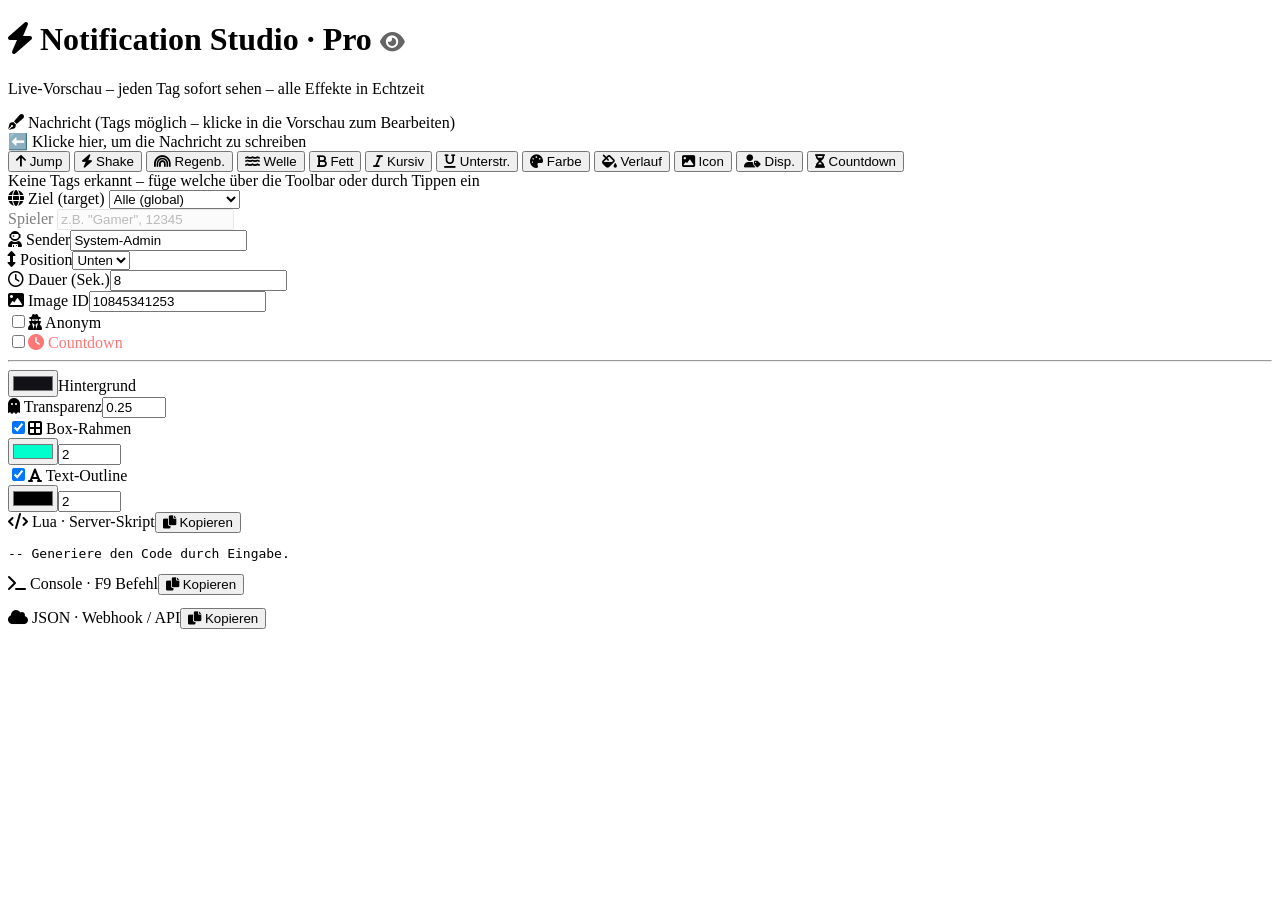
==== commit 727046a6: "Update index.html" ====
--- a/index.html
+++ b/index.html
@@ -1,1065 +1,112 @@
 <!DOCTYPE html>
 <html lang="de">
 <head>
-    <meta charset="UTF-8">
-    <meta name="viewport" content="width=device-width, initial-scale=1.0">
+    <meta charset="UTF-8" />
+    <meta name="viewport" content="width=device-width, initial-scale=1.0"/>
     <title>Notification Studio · Pro</title>
-    <link rel="stylesheet" href="https://cdnjs.cloudflare.com/ajax/libs/font-awesome/6.0.0-beta3/css/all.min.css">
-    <style>
-        * { margin: 0; padding: 0; box-sizing: border-box; }
-
-        body {
-            font-family: 'Segoe UI', system-ui, sans-serif;
-            background: #0a0a0f;
-            color: #e6e6ef;
-            min-height: 100vh;
-            display: flex;
-            justify-content: center;
-            align-items: center;
-            padding: 24px;
-            background-image: radial-gradient(circle at 15% 25%, rgba(0,255,200,0.06) 0%, transparent 45%),
-                              radial-gradient(circle at 85% 70%, rgba(180,0,255,0.07) 0%, transparent 50%);
-            position: relative;
-        }
-
-        body::before {
-            content: '';
-            position: fixed;
-            inset: 0;
-            z-index: 0;
-            background: radial-gradient(ellipse at 20% 50%, rgba(0,255,255,0.10) 0%, transparent 55%),
-                        radial-gradient(ellipse at 80% 30%, rgba(255,0,200,0.08) 0%, transparent 50%);
-            filter: blur(60px);
-            pointer-events: none;
-        }
-        body::after {
-            content: '';
-            position: fixed;
-            inset: 0;
-            z-index: 1;
-            pointer-events: none;
-            background-image: radial-gradient(2px 2px at 10% 20%, rgba(255,255,255,0.15), transparent),
-                              radial-gradient(2px 2px at 30% 70%, rgba(255,255,255,0.10), transparent),
-                              radial-gradient(3px 3px at 50% 10%, rgba(0,255,255,0.20), transparent);
-            background-size: 200% 200%;
-            animation: particleFloat 30s ease-in-out infinite alternate;
-        }
-        @keyframes particleFloat {
-            0% { background-position: 0% 0%; }
-            100% { background-position: 100% 100%; }
-        }
-
-        .container {
-            position: relative;
-            z-index: 10;
-            background: rgba(16, 16, 26, 0.78);
-            backdrop-filter: blur(12px) saturate(1.3);
-            padding: 32px 34px;
-            border-radius: 36px;
-            box-shadow: 0 40px 80px rgba(0,0,0,0.85), 0 0 0 1px rgba(255,255,255,0.04);
-            width: 100%;
-            max-width: 1160px;
-            border: 1px solid rgba(255,255,255,0.03);
-        }
-
-        h1 {
-            text-align: center;
-            font-weight: 700;
-            font-size: 26px;
-            letter-spacing: 2px;
-            background: linear-gradient(135deg, #a0f0ff, #7a8cff, #c084fc);
-            -webkit-background-clip: text;
-            background-clip: text;
-            color: transparent;
-            margin-bottom: 28px;
-            display: flex;
-            align-items: center;
-            justify-content: center;
-            gap: 14px;
-        }
-        h1 i { font-size: 26px; color: #7ae0ff; text-shadow: 0 0 25px rgba(0,200,255,0.3); }
-
-        .grid {
-            display: grid;
-            grid-template-columns: 1.2fr 0.9fr;
-            gap: 28px;
-        }
-        @media (max-width: 900px) { .grid { grid-template-columns: 1fr; } }
-
-        label {
-            font-weight: 600;
-            display: block;
-            margin-bottom: 5px;
-            color: #b0b8c9;
-            font-size: 13px;
-        }
-        textarea {
-            width: 100%;
-            height: 110px;
-            background: rgba(4,4,12,0.7);
-            border: 1.5px solid #2a2a3e;
-            border-radius: 18px;
-            color: #f0f4ff;
-            padding: 14px 18px;
-            font-size: 14px;
-            box-sizing: border-box;
-            resize: vertical;
-            backdrop-filter: blur(4px);
-            transition: border 0.2s, box-shadow 0.2s;
-            font-family: 'Segoe UI', monospace;
-        }
-        textarea:focus, input:focus, select:focus {
-            border-color: #66d4ff !important;
-            box-shadow: 0 0 0 4px rgba(0,200,255,0.12);
-            outline: none;
-        }
-
-        .toolbar {
-            display: flex;
-            flex-wrap: wrap;
-            gap: 6px;
-            margin: 12px 0 10px 0;
-            background: rgba(10,10,20,0.5);
-            backdrop-filter: blur(4px);
-            padding: 10px 12px;
-            border-radius: 28px;
-            border: 1px solid #26263a;
-        }
-        .toolbar button {
-            background: rgba(36,40,58,0.7);
-            backdrop-filter: blur(2px);
-            color: #eef2ff;
-            border: none;
-            padding: 6px 13px;
-            border-radius: 30px;
-            cursor: pointer;
-            font-weight: 600;
-            font-size: 12px;
-            transition: all 0.15s;
-            display: inline-flex;
-            align-items: center;
-            gap: 5px;
-            box-shadow: 0 2px 6px rgba(0,0,0,0.25);
-        }
-        .toolbar button:hover {
-            background: #3d4466;
-            transform: translateY(-2px);
-            box-shadow: 0 8px 20px rgba(0,0,0,0.5);
-        }
-        .btn-style { border-bottom: 3px solid #aabbdd; }
-        .btn-anim { border-bottom: 3px solid #ff66ff; background: rgba(40,20,50,0.6); }
-        .btn-player { border-bottom: 3px solid #ffdd44; }
-        .btn-cd { border-bottom: 3px solid #ff4444; background: rgba(50,18,18,0.6); }
-        .btn-icon { border-bottom: 3px solid #66ffaa; background: rgba(20,50,30,0.5); }
-
-        .panel {
-            background: rgba(10,10,20,0.5);
-            backdrop-filter: blur(6px);
-            padding: 18px 18px;
-            border-radius: 26px;
-            border: 1px solid #28283e;
-        }
-        .row {
-            display: grid;
-            grid-template-columns: 1fr 1fr;
-            gap: 14px;
-            margin-bottom: 12px;
-            align-items: center;
-        }
-        input[type="text"], input[type="number"], select {
-            width: 100%;
-            padding: 9px 14px;
-            background: rgba(4,4,12,0.6);
-            border: 1px solid #2b2b42;
-            border-radius: 30px;
-            color: #f0f4ff;
-            box-sizing: border-box;
-            backdrop-filter: blur(2px);
-            transition: 0.15s;
-            font-size: 14px;
-        }
-        input[type="checkbox"] {
-            width: 18px;
-            height: 18px;
-            accent-color: #66d4ff;
-            cursor: pointer;
-        }
-        .flex {
-            display: flex;
-            align-items: center;
-            gap: 10px;
-            flex-wrap: wrap;
-        }
-        input[type="color"] {
-            border: none;
-            width: 40px;
-            height: 34px;
-            cursor: pointer;
-            background: transparent;
-            padding: 0;
-            border-radius: 30px;
-        }
-        hr {
-            border: 0;
-            border-top: 1px solid #282842;
-            margin: 14px 0;
-        }
-
-        /* ---------- LIVE-VORSCHAU (komplette Notification) ---------- */
-        .preview-wrapper {
-            margin-top: 14px;
-            background: rgba(0,0,0,0.3);
-            border-radius: 20px;
-            padding: 16px;
-            border: 1px solid #2a2a3e;
-            min-height: 140px;
-            display: flex;
-            align-items: center;
-            justify-content: center;
-            position: relative;
-        }
-
-        .preview-notification {
-            width: 100%;
-            max-width: 600px;
-            border-radius: 12px;
-            padding: 14px 18px;
-            display: flex;
-            align-items: center;
-            gap: 14px;
-            backdrop-filter: blur(4px);
-            transition: all 0.2s;
-            font-size: 15px;
-            line-height: 1.5;
-            box-shadow: 0 4px 20px rgba(0,0,0,0.4);
-        }
-        .preview-notification .icon-img {
-            width: 40px;
-            height: 40px;
-            border-radius: 8px;
-            object-fit: cover;
-            flex-shrink: 0;
-            background: #222;
-        }
-        .preview-notification .content {
-            flex: 1;
-            min-width: 0;
-        }
-        .preview-notification .sender {
-            font-weight: 700;
-            font-size: 14px;
-            opacity: 0.9;
-            margin-bottom: 2px;
-            display: block;
-        }
-        .preview-notification .message {
-            word-wrap: break-word;
-        }
-        .preview-notification .message .inline-icon {
-            width: 22px;
-            height: 22px;
-            vertical-align: middle;
-            border-radius: 4px;
-            margin: 0 2px;
-        }
-
-        /* Animationen für die Vorschau */
-        .rainbow-text {
-            background: linear-gradient(90deg, #f00, #ff0, #0f0, #0ff, #00f, #f0f, #f00);
-            background-size: 300% 100%;
-            -webkit-background-clip: text;
-            -webkit-text-fill-color: transparent;
-            background-clip: text;
-            animation: rainbowMove 3s linear infinite;
-        }
-        @keyframes rainbowMove {
-            0% { background-position: 0% 50%; }
-            100% { background-position: 300% 50%; }
-        }
-        .shake { display: inline-block; animation: shake 0.5s infinite; }
-        @keyframes shake {
-            0% { transform: translate(0,0) rotate(0deg); }
-            25% { transform: translate(-3px,2px) rotate(-2deg); }
-            50% { transform: translate(3px,-2px) rotate(2deg); }
-            75% { transform: translate(-2px,1px) rotate(-1deg); }
-            100% { transform: translate(0,0) rotate(0deg); }
-        }
-        .jump { display: inline-block; animation: jump 0.6s ease-in-out infinite; }
-        @keyframes jump {
-            0%, 100% { transform: translateY(0); }
-            50% { transform: translateY(-8px); }
-        }
-        .wave { display: inline-block; animation: wave 1.2s ease-in-out infinite; }
-        @keyframes wave {
-            0%, 100% { transform: rotate(0deg) scale(1); }
-            25% { transform: rotate(3deg) scale(1.02); }
-            75% { transform: rotate(-3deg) scale(0.98); }
-        }
-        .gradient-text {
-            -webkit-background-clip: text;
-            -webkit-text-fill-color: transparent;
-            background-clip: text;
-        }
-
-        .preview-placeholder {
-            color: #8a8aaa;
-            font-style: italic;
-            text-align: center;
-            width: 100%;
-        }
-
-        /* ---------- TAG-LISTE (interaktiv) ---------- */
-        .tag-list {
-            display: flex;
-            flex-wrap: wrap;
-            gap: 8px;
-            margin-top: 10px;
-            padding: 8px 12px;
-            background: rgba(0,0,0,0.3);
-            border-radius: 18px;
-            border: 1px solid #2a2a3e;
-            min-height: 36px;
-            align-items: center;
-        }
-        .tag-item {
-            background: rgba(40,60,90,0.6);
-            padding: 4px 10px 4px 14px;
-            border-radius: 30px;
-            font-size: 12px;
-            display: inline-flex;
-            align-items: center;
-            gap: 6px;
-            border: 1px solid #4a6a8a;
-            backdrop-filter: blur(2px);
-        }
-        .tag-item .tag-name {
-            color: #c0d0e0;
-        }
-        .tag-item .tag-remove {
-            cursor: pointer;
-            color: #ff7777;
-            font-size: 14px;
-            line-height: 1;
-            padding: 0 2px;
-            border-radius: 50%;
-            transition: 0.2s;
-        }
-        .tag-item .tag-remove:hover {
-            background: rgba(255,0,0,0.3);
-            color: #ff3333;
-        }
-        .tag-list-empty {
-            color: #6a7a8a;
-            font-style: italic;
-            font-size: 13px;
-        }
-
-        /* ---------- CODE-AUSGABEN ---------- */
-        .outputs { margin-top: 24px; }
-        .code-box {
-            background: rgba(2,2,10,0.7);
-            backdrop-filter: blur(4px);
-            border: 1px solid #202036;
-            padding: 14px 20px;
-            border-radius: 22px;
-            transition: border 0.2s;
-            margin-bottom: 14px;
-        }
-        .code-box:hover { border-color: #3a4a6a; }
-        .code-box .head {
-            display: flex;
-            justify-content: space-between;
-            align-items: center;
-            margin-bottom: 6px;
-        }
-        .code-box .head label {
-            font-weight: 500;
-            font-size: 13px;
-            color: #bcc3d6;
-            display: flex;
-            align-items: center;
-            gap: 8px;
-        }
-        .code-box .head label i { color: #6ab0ff; }
-        .code-box pre {
-            font-family: 'JetBrains Mono', 'Consolas', monospace;
-            color: #b0f0d0;
-            word-break: break-all;
-            white-space: pre-wrap;
-            margin: 0;
-            font-size: 13px;
-            line-height: 1.7;
-            max-height: 250px;
-            overflow-y: auto;
-        }
-        .copy-btn {
-            background: #2a6a8a;
-            color: #f0faff;
-            padding: 4px 16px;
-            border-radius: 40px;
-            font-size: 12px;
-            border: none;
-            font-weight: 600;
-            cursor: pointer;
-            transition: 0.15s;
-            display: inline-flex;
-            align-items: center;
-            gap: 6px;
-        }
-        .copy-btn:hover { background: #3b8ab0; transform: scale(1.02); }
-
-        @media (max-width: 600px) {
-            .row { grid-template-columns: 1fr; }
-            .container { padding: 16px; }
-            .preview-notification { flex-wrap: wrap; }
-        }
-    </style>
+    <!-- Font Awesome Icons -->
+    <link rel="stylesheet" href="https://cdnjs.cloudflare.com/ajax/libs/font-awesome/6.0.0-beta3/css/all.min.css" />
+    <!-- Externe CSS (wird in separater Datei empfohlen) -->
+    <link rel="stylesheet" href="style.css" />
 </head>
 <body>
+    <div class="container">
+        <!-- Kopfzeile -->
+        <header class="header">
+            <h1><i class="fas fa-bolt"></i> Notification Studio · Pro <i class="fas fa-eye" style="font-size:22px; opacity:0.6;"></i></h1>
+            <p class="subhead">Live-Vorschau – jeden Tag sofort sehen – alle Effekte in Echtzeit</p>
+        </header>
 
-<div class="container">
-    <h1><i class="fas fa-bolt"></i> Notification Studio · Pro <i class="fas fa-eye" style="font-size:22px; opacity:0.6;"></i></h1>
+        <!-- Hauptgrid: Links Text & Vorschau, rechts Einstellungen -->
+        <div class="grid">
+            <!-- Linke Spalte: Textarea + Vorschau (verwoben) -->
+            <div class="left-panel">
+                <label for="textInput"><i class="fas fa-pen-fancy"></i> Nachricht (Tags möglich – klicke in die Vorschau zum Bearbeiten)</label>
+                <!-- Textarea (unsichtbar) – wird durch die Vorschau ersetzt -->
+                <textarea id="textInput" style="display:none;"></textarea>
 
-    <div class="grid">
-        <!-- Linke Spalte: Text + Toolbar + Tag-Liste + Vorschau -->
-        <div>
-            <label for="textInput"><i class="fas fa-pen-fancy" style="margin-right:6px;"></i> Nachricht (Tags möglich)</label>
-            <textarea id="textInput">Hallo &displayname&! Das ist ein &rainbow:&jump:Design-Test&&&&! &icon:10845341253&</textarea>
+                <!-- Live-Vorschau als bearbeitbares Element -->
+                <div id="previewContainer" class="preview-container" contenteditable="false">
+                    <div id="previewNotification" class="preview-notification">
+                        <span class="preview-placeholder">⬅️ Klicke hier, um die Nachricht zu schreiben</span>
+                    </div>
+                </div>
 
-            <div class="toolbar">
-                <button class="btn-anim" onclick="wrapText('jump')"><i class="fas fa-arrow-up"></i> Jump</button>
-                <button class="btn-anim" onclick="wrapText('shake')"><i class="fas fa-bolt"></i> Shake</button>
-                <button class="btn-anim" onclick="wrapText('rainbow')"><i class="fas fa-rainbow"></i> Regenb.</button>
-                <button class="btn-anim" onclick="wrapText('wave')"><i class="fas fa-water"></i> Welle</button>
-                <button class="btn-style" onclick="wrapText('bold')"><i class="fas fa-bold"></i> Fett</button>
-                <button class="btn-style" onclick="wrapText('italic')"><i class="fas fa-italic"></i> Kursiv</button>
-                <button class="btn-style" onclick="wrapText('underline')"><i class="fas fa-underline"></i> Unterstr.</button>
-                <button class="btn-icon" onclick="insertColorTag()"><i class="fas fa-palette"></i> Farbe</button>
-                <button class="btn-icon" onclick="insertGradientTag()"><i class="fas fa-fill-drip"></i> Verlauf</button>
-                <button class="btn-icon" onclick="addIcon()"><i class="fas fa-image"></i> Icon</button>
-                <button class="btn-player" onclick="insertVar('&displayname&')"><i class="fas fa-user-tag"></i> Disp.</button>
-                <button class="btn-cd" onclick="insertVar('&countdown&')"><i class="fas fa-hourglass-half"></i> Countdown</button>
+                <!-- Toolbar (Effekt-Buttons) -->
+                <div class="toolbar">
+                    <button class="btn-anim" data-tag="jump"><i class="fas fa-arrow-up"></i> Jump</button>
+                    <button class="btn-anim" data-tag="shake"><i class="fas fa-bolt"></i> Shake</button>
+                    <button class="btn-anim" data-tag="rainbow"><i class="fas fa-rainbow"></i> Regenb.</button>
+                    <button class="btn-anim" data-tag="wave"><i class="fas fa-water"></i> Welle</button>
+                    <button class="btn-style" data-tag="bold"><i class="fas fa-bold"></i> Fett</button>
+                    <button class="btn-style" data-tag="italic"><i class="fas fa-italic"></i> Kursiv</button>
+                    <button class="btn-style" data-tag="underline"><i class="fas fa-underline"></i> Unterstr.</button>
+                    <button class="btn-icon" id="btnColor"><i class="fas fa-palette"></i> Farbe</button>
+                    <button class="btn-icon" id="btnGradient"><i class="fas fa-fill-drip"></i> Verlauf</button>
+                    <button class="btn-icon" id="btnIcon"><i class="fas fa-image"></i> Icon</button>
+                    <button class="btn-player" data-var="&displayname&"><i class="fas fa-user-tag"></i> Disp.</button>
+                    <button class="btn-cd" data-var="&countdown&"><i class="fas fa-hourglass-half"></i> Countdown</button>
+                </div>
+
+                <!-- Tag-Liste (interaktiv) -->
+                <div class="tag-list" id="tagList">
+                    <span class="tag-list-empty">Keine Tags erkannt – füge welche über die Toolbar oder durch Tippen ein</span>
+                </div>
             </div>
 
-            <!-- Tag-Liste (interaktiv) -->
-            <div class="tag-list" id="tagList">
-                <span class="tag-list-empty">Keine Tags erkannt</span>
-            </div>
-
-            <!-- Live-Vorschau (komplette Notification) -->
-            <div class="preview-wrapper">
-                <div id="previewNotification" class="preview-notification">
-                    <span class="preview-placeholder">⬅️ Einstellungen und Text eingeben</span>
+            <!-- Rechte Spalte: Einstellungen -->
+            <div class="right-panel panel">
+                <div class="row">
+                    <div>
+                        <label><i class="fas fa-globe"></i> Ziel (target)</label>
+                        <select id="targetSelect">
+                            <option value="All">Alle (global)</option>
+                            <option value="Server">Nur dieser Server</option>
+                            <option value="Specific">Bestimmte Spieler</option>
+                        </select>
+                    </div>
+                    <div id="playersFieldWrapper">
+                        <label id="playersLabel" style="opacity:0.5;">Spieler</label>
+                        <input type="text" id="playersInput" placeholder='z.B. "Gamer", 12345' disabled style="opacity:0.5;" />
+                    </div>
                 </div>
-            </div>
-            <div style="font-size:12px; color:#6a7a8a; margin-top:6px; text-align:center;">
-                <i class="fas fa-magic"></i> Diese Vorschau zeigt, wie die Notification später aussieht.
+                <div class="row">
+                    <div><label><i class="fas fa-user-astronaut"></i> Sender</label><input type="text" id="senderInput" value="System-Admin" /></div>
+                    <div><label><i class="fas fa-arrows-alt-v"></i> Position</label><select id="posInput"><option value="Top">Oben</option><option value="Bottom" selected>Unten</option></select></div>
+                </div>
+                <div class="row">
+                    <div><label><i class="far fa-clock"></i> Dauer (Sek.)</label><input type="number" id="durationInput" value="8" min="1" /></div>
+                    <div><label><i class="fas fa-image"></i> Image ID</label><input type="text" id="imageIdInput" value="10845341253" placeholder="z.B. 10845341253" /></div>
+                </div>
+                <div class="row">
+                    <div class="flex"><input type="checkbox" id="anonInput" /><label style="margin:0;cursor:pointer;"><i class="fas fa-user-secret"></i> Anonym</label></div>
+                    <div class="flex"><input type="checkbox" id="countdownInput" /><label style="margin:0;cursor:pointer;color:#ff7777;"><i class="fas fa-clock"></i> Countdown</label></div>
+                </div>
+                <hr />
+                <div class="row">
+                    <div class="flex"><input type="color" id="bgColorInput" value="#111116" /><label style="margin:0;">Hintergrund</label></div>
+                    <div><label><i class="fas fa-ghost"></i> Transparenz</label><input type="number" id="transparencyInput" value="0.25" min="0" max="1" step="0.05" /></div>
+                </div>
+                <div class="row">
+                    <div class="flex"><input type="checkbox" id="strokeEnabled" checked /><label style="margin:0;cursor:pointer;"><i class="fas fa-border-all"></i> Box-Rahmen</label></div>
+                    <div class="flex"><input type="color" id="strokeColor" value="#00ffcc" /><input type="number" id="strokeThick" value="2" min="1" max="5" style="width:55px;" /></div>
+                </div>
+                <div class="row">
+                    <div class="flex"><input type="checkbox" id="textStrokeEnabled" checked /><label style="margin:0;cursor:pointer;"><i class="fas fa-font"></i> Text-Outline</label></div>
+                    <div class="flex"><input type="color" id="textStrokeColor" value="#000000" /><input type="number" id="textStrokeThick" value="2" min="1" max="5" style="width:55px;" /></div>
+                </div>
             </div>
         </div>
 
-        <!-- Rechte Spalte: Einstellungen mit Zielauswahl -->
-        <div class="panel">
-            <!-- Ziel (target) – neu -->
-            <div class="row">
-                <div>
-                    <label style="color:#00ffff;"><i class="fas fa-globe"></i> Ziel (target)</label>
-                    <select id="targetSelect" onchange="togglePlayersField(); updateAll();">
-                        <option value="All">Alle (global)</option>
-                        <option value="Server">Nur dieser Server</option>
-                        <option value="Specific">Bestimmte Spieler</option>
-                    </select>
-                </div>
-                <div id="playersFieldWrapper">
-                    <label id="playersLabel" style="opacity:0.5;">Spieler (Namen/IDs)</label>
-                    <input type="text" id="playersInput" placeholder='z.B. "Gamer123", 12345' disabled style="opacity:0.5;" oninput="updateAll()">
-                </div>
-            </div>
-
-            <div class="row">
-                <div>
-                    <label><i class="fas fa-user-astronaut"></i> Sender</label>
-                    <input type="text" id="senderInput" value="System-Admin" oninput="updateAll()">
-                </div>
-                <div>
-                    <label><i class="fas fa-arrows-alt-v"></i> Position</label>
-                    <select id="posInput" onchange="updateAll()">
-                        <option value="Top">Oben</option>
-                        <option value="Bottom" selected>Unten</option>
-                    </select>
-                </div>
-            </div>
-
-            <div class="row">
-                <div>
-                    <label><i class="far fa-clock"></i> Dauer (Sek.)</label>
-                    <input type="number" id="durationInput" value="8" min="1" oninput="updateAll()">
-                </div>
-                <div>
-                    <label><i class="fas fa-image"></i> Image ID (optional)</label>
-                    <input type="text" id="imageIdInput" value="10845341253" placeholder="z.B. 10845341253" oninput="updateAll()">
-                </div>
-            </div>
-
-            <div class="row">
-                <div class="flex">
-                    <input type="checkbox" id="anonInput" onchange="updateAll()">
-                    <label style="margin:0; cursor:pointer;"><i class="fas fa-user-secret"></i> Anonym</label>
-                </div>
-                <div class="flex">
-                    <input type="checkbox" id="countdownInput" onchange="updateAll()">
-                    <label style="margin:0; cursor:pointer; color:#ff7777;"><i class="fas fa-clock"></i> Countdown</label>
-                </div>
-            </div>
-
-            <hr>
-
-            <div class="row">
-                <div class="flex">
-                    <input type="color" id="bgColorInput" value="#111116" onchange="updateAll()">
-                    <label style="margin:0;">Hintergrund</label>
-                </div>
-                <div>
-                    <label><i class="fas fa-ghost"></i> Transparenz</label>
-                    <input type="number" id="transparencyInput" value="0.25" min="0" max="1" step="0.05" oninput="updateAll()">
-                </div>
-            </div>
-
-            <div class="row">
-                <div class="flex">
-                    <input type="checkbox" id="strokeEnabled" checked onchange="updateAll()">
-                    <label style="margin:0; cursor:pointer;"><i class="fas fa-border-all"></i> Box-Rahmen</label>
-                </div>
-                <div class="flex">
-                    <input type="color" id="strokeColor" value="#00ffcc" onchange="updateAll()">
-                    <input type="number" id="strokeThick" value="2" min="1" max="5" style="width:55px;" oninput="updateAll()">
-                </div>
-            </div>
-
-            <div class="row">
-                <div class="flex">
-                    <input type="checkbox" id="textStrokeEnabled" checked onchange="updateAll()">
-                    <label style="margin:0; cursor:pointer;"><i class="fas fa-font"></i> Text-Outline</label>
-                </div>
-                <div class="flex">
-                    <input type="color" id="textStrokeColor" value="#000000" onchange="updateAll()">
-                    <input type="number" id="textStrokeThick" value="2" min="1" max="5" style="width:55px;" oninput="updateAll()">
-                </div>
-            </div>
+        <!-- Code-Ausgaben -->
+        <div class="outputs">
+            <div class="code-box"><div class="head"><label><i class="fas fa-code"></i> Lua · Server-Skript</label><button class="copy-btn" data-target="luaOutput"><i class="fas fa-copy"></i> Kopieren</button></div><pre id="luaOutput">-- Generiere den Code durch Eingabe.</pre></div>
+            <div class="code-box"><div class="head"><label><i class="fas fa-terminal"></i> Console · F9 Befehl</label><button class="copy-btn" data-target="consoleOutput"><i class="fas fa-copy"></i> Kopieren</button></div><pre id="consoleOutput"></pre></div>
+            <div class="code-box"><div class="head"><label><i class="fas fa-cloud"></i> JSON · Webhook / API</label><button class="copy-btn" data-target="jsonOutput"><i class="fas fa-copy"></i> Kopieren</button></div><pre id="jsonOutput"></pre></div>
         </div>
     </div>
 
-    <!-- Code-Ausgaben -->
-    <div class="outputs">
-        <div class="code-box">
-            <div class="head">
-                <label><i class="fas fa-code"></i> Lua · Server-Skript (MessagingService)</label>
-                <button class="copy-btn" onclick="copyCode('luaOutput')"><i class="fas fa-copy"></i> Kopieren</button>
-            </div>
-            <pre id="luaOutput">-- Generiere den Code durch Eingabe.</pre>
-        </div>
-        <div class="code-box">
-            <div class="head">
-                <label><i class="fas fa-terminal"></i> Console · F9 Befehl</label>
-                <button class="copy-btn" onclick="copyCode('consoleOutput')"><i class="fas fa-copy"></i> Kopieren</button>
-            </div>
-            <pre id="consoleOutput"></pre>
-        </div>
-        <div class="code-box">
-            <div class="head">
-                <label><i class="fas fa-cloud"></i> JSON · Webhook / API</label>
-                <button class="copy-btn" onclick="copyCode('jsonOutput')"><i class="fas fa-copy"></i> Kopieren</button>
-            </div>
-            <pre id="jsonOutput"></pre>
-        </div>
-    </div>
-</div>
-
-<script>
-    // ===== PARSER FÜR TAGS (rekursiv) =====
-    function parseTags(text) {
-        let placeholders = {
-            '&displayname&': '<span style="color:#ffaa00; font-weight:bold;">[Displayname]</span>',
-            '&playername&': '<span style="color:#ffaa00; font-weight:bold;">[Username]</span>',
-            '&countdown&': '<span style="color:#ff6666; font-weight:bold;">[Countdown]</span>'
-        };
-        for (let [key, val] of Object.entries(placeholders)) {
-            text = text.replaceAll(key, val);
-        }
-        let previous;
-        do {
-            previous = text;
-            text = text.replace(/&(\w+):([^&]*)&/g, function(match, tag, content) {
-                return applyTag(tag, content);
-            });
-        } while (text !== previous);
-        return text;
-    }
-
-    function applyTag(tag, content) {
-        switch(tag) {
-            case 'bold': return `<strong>${content}</strong>`;
-            case 'italic': return `<em>${content}</em>`;
-            case 'underline': return `<u>${content}</u>`;
-            case 'strikethrough': return `<del>${content}</del>`;
-            case 'color': {
-                let parts = content.split(':');
-                if (parts.length >= 1) {
-                    let color = parts[0];
-                    let text = parts.slice(1).join(':');
-                    return `<span style="color:#${color};">${text}</span>`;
-                }
-                return content;
-            }
-            case 'gradient': {
-                let parts = content.split(':');
-                if (parts.length >= 2) {
-                    let c1 = parts[0], c2 = parts[1];
-                    let text = parts.slice(2).join(':');
-                    return `<span class="gradient-text" style="background:linear-gradient(90deg,#${c1},#${c2});-webkit-background-clip:text;-webkit-text-fill-color:transparent;background-clip:text;">${text}</span>`;
-                }
-                return content;
-            }
-            case 'rainbow': return `<span class="rainbow-text">${content}</span>`;
-            case 'shake': return `<span class="shake">${content}</span>`;
-            case 'jump': return `<span class="jump">${content}</span>`;
-            case 'wave': return `<span class="wave">${content}</span>`;
-            case 'icon': {
-                return `<img src="https://www.roblox.com/asset/?id=${content}" class="inline-icon" alt="icon">`;
-            }
-            default: return content;
-        }
-    }
-
-    // ===== TAG-LISTE EXTRAHIEREN =====
-    function extractTags(text) {
-        let tags = [];
-        let regex = /&(\w+):([^&]*)&/g;
-        let match;
-        while ((match = regex.exec(text)) !== null) {
-            let fullTag = match[0];
-            let tagType = match[1];
-            let tagContent = match[2];
-            tags.push({ full: fullTag, type: tagType, content: tagContent });
-        }
-        return tags;
-    }
-
-    function renderTagList(text) {
-        const container = document.getElementById('tagList');
-        const tags = extractTags(text);
-        if (tags.length === 0) {
-            container.innerHTML = '<span class="tag-list-empty">Keine Tags erkannt</span>';
-            return;
-        }
-        let html = '';
-        tags.forEach((tag, index) => {
-            let display = tag.full;
-            if (tag.type === 'icon') display = `🖼️ ${tag.content}`;
-            else if (tag.type === 'color') display = `🎨 #${tag.content}`;
-            else if (tag.type === 'gradient') display = `🌈 Verlauf`;
-            else display = `${tag.type}:${tag.content}`;
-            html += `<div class="tag-item">
-                        <span class="tag-name">${display}</span>
-                        <span class="tag-remove" data-index="${index}" onclick="removeTag(${index})"><i class="fas fa-times"></i></span>
-                    </div>`;
-        });
-        container.innerHTML = html;
-    }
-
-    function removeTag(index) {
-        const textarea = document.getElementById('textInput');
-        let text = textarea.value;
-        const tags = extractTags(text);
-        if (index < tags.length) {
-            let found = 0;
-            let newText = text.replace(/&(\w+):([^&]*)&/g, function(match) {
-                if (found === index) {
-                    found++;
-                    return '';
-                }
-                found++;
-                return match;
-            });
-            textarea.value = newText;
-            updateAll();
-        }
-    }
-
-    // ===== VORSCHAU (komplette Notification) =====
-    function updatePreview() {
-        const raw = document.getElementById('textInput').value;
-        const sender = document.getElementById('senderInput').value || 'System';
-        const isAnon = document.getElementById('anonInput').checked;
-        const imageId = document.getElementById('imageIdInput').value.trim();
-        const bgColor = document.getElementById('bgColorInput').value;
-        const trans = parseFloat(document.getElementById('transparencyInput').value) || 0.25;
-        const strokeEnabled = document.getElementById('strokeEnabled').checked;
-        const strokeColor = document.getElementById('strokeColor').value;
-        const strokeThick = parseInt(document.getElementById('strokeThick').value) || 2;
-        const textStrokeEnabled = document.getElementById('textStrokeEnabled').checked;
-        const textStrokeColor = document.getElementById('textStrokeColor').value;
-        const textStrokeThick = parseInt(document.getElementById('textStrokeThick').value) || 2;
-        const isCountdown = document.getElementById('countdownInput').checked;
-        const duration = parseInt(document.getElementById('durationInput').value) || 8;
-
-        const preview = document.getElementById('previewNotification');
-
-        if (!raw.trim()) {
-            preview.innerHTML = `<span class="preview-placeholder">⬅️ Gib eine Nachricht ein</span>`;
-            preview.style.cssText = '';
-            return;
-        }
-
-        let parsedText = parseTags(raw);
-        if (isCountdown) {
-            parsedText = parsedText.replace(/\[Countdown\]/g, `<span style="color:#ff6666; font-weight:bold;">${duration}s</span>`);
-        }
-
-        let senderHtml = '';
-        if (!isAnon && sender) {
-            senderHtml = `<span class="sender">${sender}</span>`;
-        }
-
-        let iconHtml = '';
-        if (imageId) {
-            iconHtml = `<img src="https://www.roblox.com/asset/?id=${imageId}" class="icon-img" alt="icon">`;
-        }
-
-        const contentHtml = `
-            ${iconHtml}
-            <div class="content">
-                ${senderHtml}
-                <div class="message">${parsedText}</div>
-            </div>
-        `;
-
-        let bgRgba = hexToRgba(bgColor, trans);
-        let styles = `
-            background: ${bgRgba};
-            border-radius: 12px;
-            padding: 14px 18px;
-            display: flex;
-            align-items: center;
-            gap: 14px;
-            backdrop-filter: blur(4px);
-            font-size: 15px;
-            line-height: 1.5;
-            box-shadow: 0 4px 20px rgba(0,0,0,0.4);
-            color: #f0f4ff;
-            width: 100%;
-            max-width: 600px;
-            margin: 0 auto;
-        `;
-
-        if (strokeEnabled) {
-            styles += `border: ${strokeThick}px solid ${strokeColor};`;
-        } else {
-            styles += `border: none;`;
-        }
-
-        let styleTag = document.getElementById('previewMessageStyle');
-        if (!styleTag) {
-            styleTag = document.createElement('style');
-            styleTag.id = 'previewMessageStyle';
-            document.head.appendChild(styleTag);
-        }
-        if (textStrokeEnabled) {
-            let shadows = [];
-            for (let i = 0; i < textStrokeThick; i++) {
-                let off = i + 1;
-                shadows.push(`${off}px ${off}px 0 ${textStrokeColor}`);
-                shadows.push(`-${off}px ${off}px 0 ${textStrokeColor}`);
-                shadows.push(`${off}px -${off}px 0 ${textStrokeColor}`);
-                shadows.push(`-${off}px -${off}px 0 ${textStrokeColor}`);
-            }
-            styleTag.textContent = `
-                #previewNotification .message {
-                    text-shadow: ${shadows.join(', ')};
-                }
-            `;
-        } else {
-            styleTag.textContent = '';
-        }
-
-        preview.innerHTML = contentHtml;
-        preview.style.cssText = styles;
-    }
-
-    function hexToRgba(hex, alpha) {
-        let r = parseInt(hex.slice(1,3), 16);
-        let g = parseInt(hex.slice(3,5), 16);
-        let b = parseInt(hex.slice(5,7), 16);
-        return `rgba(${r}, ${g}, ${b}, ${alpha})`;
-    }
-
-    // ===== TEXT-BEARBEITUNG =====
-    function wrapText(tagType) {
-        const textarea = document.getElementById('textInput');
-        const start = textarea.selectionStart;
-        const end = textarea.selectionEnd;
-        const text = textarea.value;
-        if (start === end) {
-            alert("Bitte markiere zuerst einen Textabschnitt!");
-            return;
-        }
-        const selected = text.substring(start, end);
-        const replacement = `&${tagType}:${selected}&`;
-        textarea.value = text.substring(0, start) + replacement + text.substring(end);
-        textarea.focus();
-        updateAll();
-    }
-
-    function insertColorTag() {
-        const hex = prompt("Gib eine Hex-Farbe ein (z.B. FF0000):", "FF5555");
-        if (!hex) return;
-        const textarea = document.getElementById('textInput');
-        const start = textarea.selectionStart;
-        const end = textarea.selectionEnd;
-        const text = textarea.value;
-        if (start === end) {
-            alert("Bitte markiere zuerst den Text, der gefärbt werden soll!");
-            return;
-        }
-        const selected = text.substring(start, end);
-        const replacement = `&color:${hex.replace('#','')}:${selected}&`;
-        textarea.value = text.substring(0, start) + replacement + text.substring(end);
-        textarea.focus();
-        updateAll();
-    }
-
-    function insertGradientTag() {
-        const c1 = prompt("Startfarbe (Hex):", "FF0000");
-        if (!c1) return;
-        const c2 = prompt("Endfarbe (Hex):", "00FF00");
-        if (!c2) return;
-        const textarea = document.getElementById('textInput');
-        const start = textarea.selectionStart;
-        const end = textarea.selectionEnd;
-        const text = textarea.value;
-        if (start === end) {
-            alert("Bitte markiere zuerst den Text!");
-            return;
-        }
-        const selected = text.substring(start, end);
-        const replacement = `&gradient:${c1.replace('#','')}:${c2.replace('#','')}:${selected}&`;
-        textarea.value = text.substring(0, start) + replacement + text.substring(end);
-        textarea.focus();
-        updateAll();
-    }
-
-    function addIcon() {
-        const id = prompt("Gib die Roblox Asset-ID ein:", "10845341253");
-        if (!id) return;
-        const textarea = document.getElementById('textInput');
-        const start = textarea.selectionStart;
-        const text = textarea.value;
-        textarea.value = text.substring(0, start) + `&icon:${id}&` + text.substring(start);
-        textarea.focus();
-        updateAll();
-    }
-
-    function insertVar(v) {
-        const textarea = document.getElementById('textInput');
-        const start = textarea.selectionStart;
-        const text = textarea.value;
-        textarea.value = text.substring(0, start) + v + text.substring(start);
-        textarea.focus();
-        updateAll();
-    }
-
-    // ===== ZIEL-AUSWAHL (target) =====
-    function togglePlayersField() {
-        const sel = document.getElementById('targetSelect');
-        const wrapper = document.getElementById('playersFieldWrapper');
-        const input = document.getElementById('playersInput');
-        const label = document.getElementById('playersLabel');
-        if (sel.value === 'Specific') {
-            input.disabled = false;
-            input.style.opacity = '1';
-            label.style.opacity = '1';
-        } else {
-            input.disabled = true;
-            input.style.opacity = '0.5';
-            label.style.opacity = '0.5';
-        }
-    }
-
-    // ===== CODE-GENERIERUNG (neues System mit target) =====
-    function generateCode() {
-        const raw = document.getElementById('textInput').value;
-        const luaText = raw.replace(/\\/g, '\\\\').replace(/"/g, '\\"');
-        const jsonText = raw.replace(/\\/g, '\\\\').replace(/"/g, '\\"').replace(/\n/g, '\\n');
-
-        const sender = document.getElementById('senderInput').value.replace(/"/g, '\\"');
-        const pos = document.getElementById('posInput').value;
-        const duration = parseInt(document.getElementById('durationInput').value) || 8;
-        const imageId = document.getElementById('imageIdInput').value.trim();
-        const bgColor = document.getElementById('bgColorInput').value.replace('#', '').toUpperCase();
-        const transparency = parseFloat(document.getElementById('transparencyInput').value) || 0.25;
-        const anon = document.getElementById('anonInput').checked;
-        const isCountdown = document.getElementById('countdownInput').checked;
-        const strokeEnabled = document.getElementById('strokeEnabled').checked;
-        const strokeColor = document.getElementById('strokeColor').value.replace('#', '').toUpperCase();
-        const strokeThick = parseInt(document.getElementById('strokeThick').value) || 2;
-        const textStrokeEnabled = document.getElementById('textStrokeEnabled').checked;
-        const textStrokeColor = document.getElementById('textStrokeColor').value.replace('#', '').toUpperCase();
-        const textStrokeThick = parseInt(document.getElementById('textStrokeThick').value) || 2;
-
-        // Target
-        const targetType = document.getElementById('targetSelect').value;
-        let targetLua = '"All"';
-        if (targetType === 'Server') targetLua = '"Server"';
-        else if (targetType === 'Specific') {
-            const players = document.getElementById('playersInput').value.trim();
-            targetLua = players ? '{' + players + '}' : '"All"';
-        }
-
-        // ----- LUA (mit target) -----
-        let luaLines = [];
-        luaLines.push('-- NotificationSystem (Server)');
-        luaLines.push('local NotificationSystem = require(game:GetService("ServerScriptService"):WaitForChild("NotificationSystem"))');
-        luaLines.push('');
-        luaLines.push('local config = {');
-        luaLines.push(`    target = ${targetLua},`);
-        luaLines.push(`    sender = "${sender}",`);
-        luaLines.push(`    text = "${luaText}",`);
-        if (duration !== 8) luaLines.push(`    duration = ${duration},`);
-        if (pos !== 'Bottom') luaLines.push(`    screenPosition = "${pos}",`);
-        luaLines.push(`    anonymous = ${anon},`);
-        luaLines.push(`    isCountdown = ${isCountdown},`);
-        if (isCountdown) luaLines.push(`    targetTimestamp = os.time() + ${duration},`);
-        if (bgColor !== '111116') luaLines.push(`    backgroundColorHex = "${bgColor}",`);
-        if (transparency !== 0.25) luaLines.push(`    backgroundTransparency = ${transparency},`);
-        if (strokeEnabled) {
-            luaLines.push(`    strokeEnabled = true,`);
-            if (strokeColor !== '00FFCC') luaLines.push(`    strokeColorHex = "${strokeColor}",`);
-            if (strokeThick !== 2) luaLines.push(`    strokeThickness = ${strokeThick},`);
-        } else {
-            luaLines.push(`    strokeEnabled = false,`);
-        }
-        if (textStrokeEnabled) {
-            luaLines.push(`    textStrokeEnabled = true,`);
-            if (textStrokeColor !== '000000') luaLines.push(`    textStrokeColorHex = "${textStrokeColor}",`);
-            if (textStrokeThick !== 2) luaLines.push(`    textStrokeThickness = ${textStrokeThick},`);
-        } else {
-            luaLines.push(`    textStrokeEnabled = false,`);
-        }
-        if (imageId) luaLines.push(`    imageId = "${imageId}",`);
-        // letztes Komma entfernen
-        let last = luaLines[luaLines.length-1];
-        if (last.endsWith(',')) luaLines[luaLines.length-1] = last.slice(0, -1);
-        luaLines.push('}');
-        luaLines.push('');
-        luaLines.push('-- Senden (global oder lokal)');
-        luaLines.push('NotificationSystem.send(config)');
-        luaLines.push('print("✅ Notification gesendet!")');
-
-        const luaCode = luaLines.join('\n');
-
-        // ----- CONSOLE (kompakt) -----
-        let consoleParts = [];
-        consoleParts.push(`local NotificationSystem = require(game:GetService("ServerScriptService"):WaitForChild("NotificationSystem"))`);
-        consoleParts.push(`NotificationSystem.send({`);
-        consoleParts.push(`    target = ${targetLua},`);
-        consoleParts.push(`    sender = "${sender}",`);
-        consoleParts.push(`    text = "${luaText}",`);
-        if (duration !== 8) consoleParts.push(`    duration = ${duration},`);
-        if (pos !== 'Bottom') consoleParts.push(`    screenPosition = "${pos}",`);
-        consoleParts.push(`    anonymous = ${anon},`);
-        consoleParts.push(`    isCountdown = ${isCountdown},`);
-        if (isCountdown) consoleParts.push(`    targetTimestamp = os.time() + ${duration},`);
-        if (bgColor !== '111116') consoleParts.push(`    backgroundColorHex = "${bgColor}",`);
-        if (transparency !== 0.25) consoleParts.push(`    backgroundTransparency = ${transparency},`);
-        consoleParts.push(`    strokeEnabled = ${strokeEnabled},`);
-        if (strokeColor !== '00FFCC') consoleParts.push(`    strokeColorHex = "${strokeColor}",`);
-        if (strokeThick !== 2) consoleParts.push(`    strokeThickness = ${strokeThick},`);
-        consoleParts.push(`    textStrokeEnabled = ${textStrokeEnabled},`);
-        if (textStrokeColor !== '000000') consoleParts.push(`    textStrokeColorHex = "${textStrokeColor}",`);
-        if (textStrokeThick !== 2) consoleParts.push(`    textStrokeThickness = ${textStrokeThick},`);
-        if (imageId) consoleParts.push(`    imageId = "${imageId}",`);
-        let lastConsole = consoleParts[consoleParts.length-1];
-        if (lastConsole.endsWith(',')) consoleParts[consoleParts.length-1] = lastConsole.slice(0, -1);
-        consoleParts.push('})');
-        const consoleCode = consoleParts.join('\n');
-
-        // ----- JSON (kompakt) -----
-        let jsonObj = {
-            target: targetType === 'All' ? 'All' : (targetType === 'Server' ? 'Server' : 'Specific'),
-            sender: document.getElementById('senderInput').value,
-            text: raw,
-            anonymous: anon,
-            isCountdown: isCountdown,
-            screenPosition: pos,
-            backgroundColorHex: bgColor,
-            backgroundTransparency: transparency,
-            strokeEnabled: strokeEnabled,
-            strokeColorHex: strokeColor,
-            strokeThickness: strokeThick,
-            textStrokeEnabled: textStrokeEnabled,
-            textStrokeColorHex: textStrokeColor,
-            textStrokeThickness: textStrokeThick
-        };
-        if (duration !== 8) jsonObj.duration = duration;
-        if (isCountdown) jsonObj.targetTimestamp = `os.time() + ${duration}`;
-        if (imageId) jsonObj.imageId = imageId;
-        if (targetType === 'Specific') {
-            const players = document.getElementById('playersInput').value.trim();
-            if (players) jsonObj.players = players.split(',').map(s => s.trim());
-        }
-        // remove undefined
-        Object.keys(jsonObj).forEach(k => {
-            if (jsonObj[k] === undefined) delete jsonObj[k];
-        });
-        const jsonCode = JSON.stringify(jsonObj, null, 2);
-
-        document.getElementById('luaOutput').textContent = luaCode;
-        document.getElementById('consoleOutput').textContent = consoleCode;
-        document.getElementById('jsonOutput').textContent = jsonCode;
-    }
-
-    // ===== KOMBINIERTE AKTUALISIERUNG =====
-    function updateAll() {
-        const text = document.getElementById('textInput').value;
-        renderTagList(text);
-        updatePreview();
-        generateCode();
-    }
-
-    // ===== COPY =====
-    function copyCode(id) {
-        const pre = document.getElementById(id);
-        const text = pre.textContent;
-        if (!text) return;
-        const ta = document.createElement('textarea');
-        ta.value = text;
-        ta.style.position = 'fixed';
-        ta.style.left = '-9999px';
-        document.body.appendChild(ta);
-        ta.select();
-        try {
-            document.execCommand('copy');
-            const btn = event.target.closest('button');
-            const old = btn.innerHTML;
-            btn.innerHTML = '<i class="fas fa-check"></i> Kopiert!';
-            btn.style.backgroundColor = '#3aaa7a';
-            setTimeout(() => { btn.innerHTML = old; btn.style.backgroundColor = ''; }, 1200);
-        } catch (err) {
-            alert('Fehler beim Kopieren.');
-        }
-        document.body.removeChild(ta);
-    }
-
-    // ===== EVENT-LISTENER =====
-    document.getElementById('textInput').addEventListener('input', updateAll);
-
-    document.querySelectorAll('#senderInput, #posInput, #durationInput, #imageIdInput, #bgColorInput, #transparencyInput, #anonInput, #countdownInput, #strokeEnabled, #strokeColor, #strokeThick, #textStrokeEnabled, #textStrokeColor, #textStrokeThick, #targetSelect, #playersInput').forEach(el => {
-        el.addEventListener('input', updateAll);
-        el.addEventListener('change', updateAll);
-    });
-
-    // Initiale Generierung
-    togglePlayersField();
-    updateAll();
-</script>
+    <!-- Externes JS -->
+    <script src="script.js"></script>
 </body>
 </html>
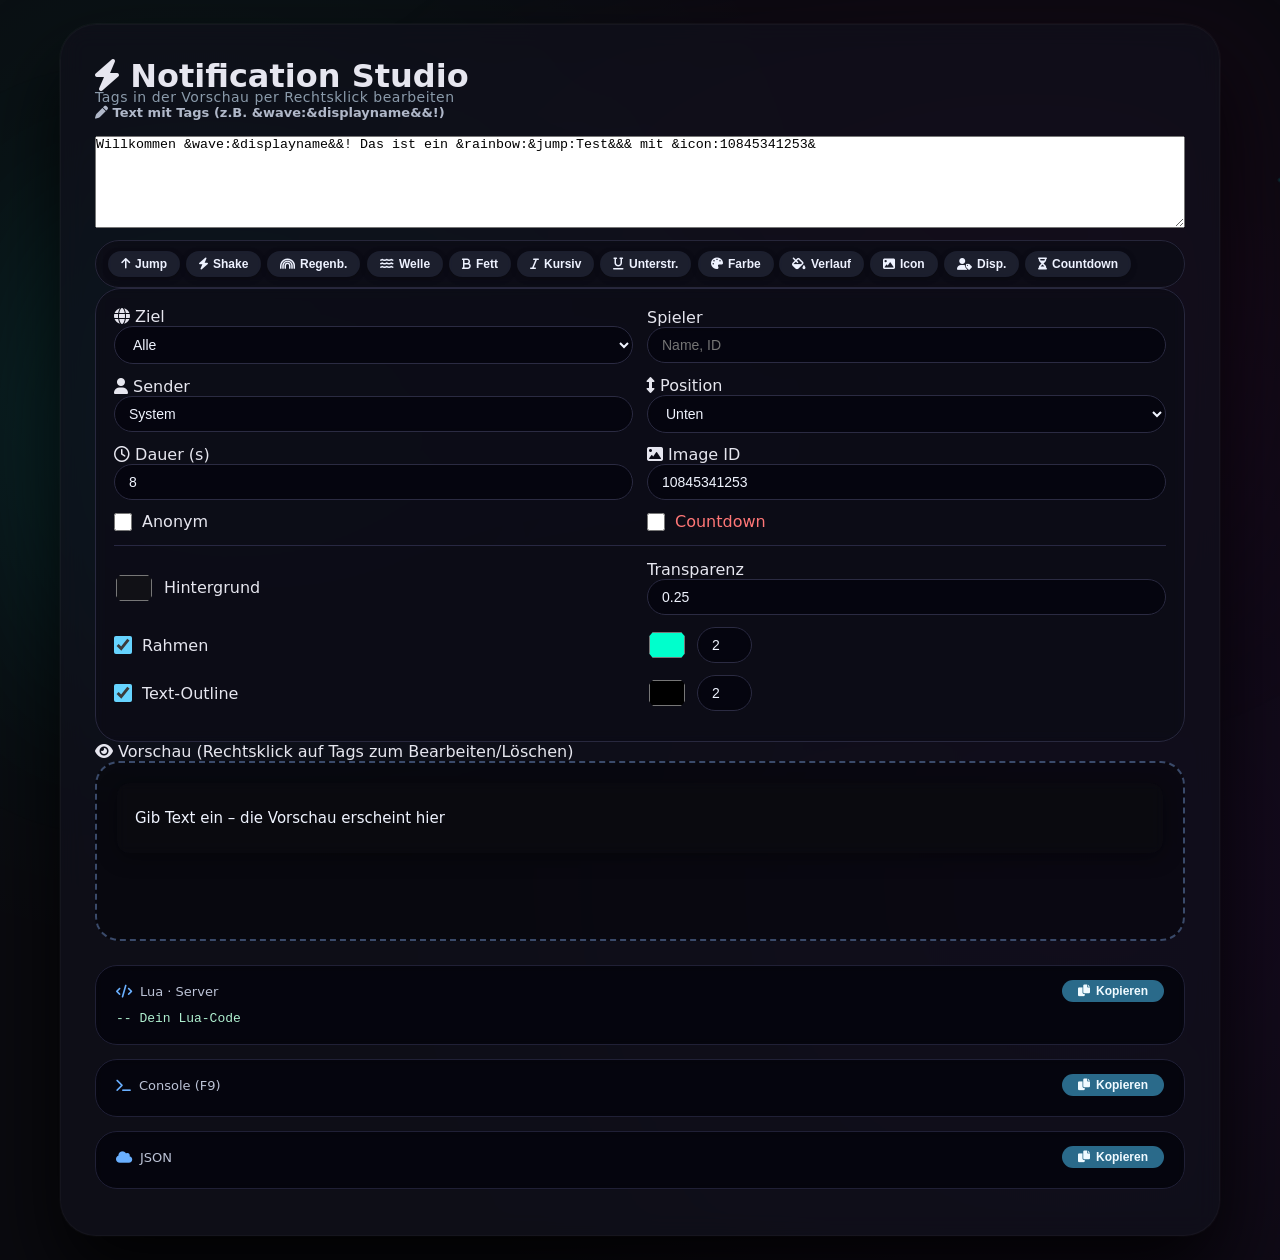
==== commit e0e30aa8: "Update index.html" ====
--- a/index.html
+++ b/index.html
@@ -2,111 +2,110 @@
 <html lang="de">
 <head>
     <meta charset="UTF-8" />
-    <meta name="viewport" content="width=device-width, initial-scale=1.0"/>
-    <title>Notification Studio · Pro</title>
-    <!-- Font Awesome Icons -->
+    <meta name="viewport" content="width=device-width, initial-scale=1.0" />
+    <title>Notification Studio – Tag Editor</title>
     <link rel="stylesheet" href="https://cdnjs.cloudflare.com/ajax/libs/font-awesome/6.0.0-beta3/css/all.min.css" />
-    <!-- Externe CSS (wird in separater Datei empfohlen) -->
     <link rel="stylesheet" href="style.css" />
 </head>
 <body>
     <div class="container">
-        <!-- Kopfzeile -->
-        <header class="header">
-            <h1><i class="fas fa-bolt"></i> Notification Studio · Pro <i class="fas fa-eye" style="font-size:22px; opacity:0.6;"></i></h1>
-            <p class="subhead">Live-Vorschau – jeden Tag sofort sehen – alle Effekte in Echtzeit</p>
+        <header>
+            <h1><i class="fas fa-bolt"></i> Notification Studio</h1>
+            <p class="subhead">Tags in der Vorschau per Rechtsklick bearbeiten</p>
         </header>
 
-        <!-- Hauptgrid: Links Text & Vorschau, rechts Einstellungen -->
-        <div class="grid">
-            <!-- Linke Spalte: Textarea + Vorschau (verwoben) -->
+        <div class="main-grid">
+            <!-- Linke Spalte: Textarea für den rohen Text -->
             <div class="left-panel">
-                <label for="textInput"><i class="fas fa-pen-fancy"></i> Nachricht (Tags möglich – klicke in die Vorschau zum Bearbeiten)</label>
-                <!-- Textarea (unsichtbar) – wird durch die Vorschau ersetzt -->
-                <textarea id="textInput" style="display:none;"></textarea>
-
-                <!-- Live-Vorschau als bearbeitbares Element -->
-                <div id="previewContainer" class="preview-container" contenteditable="false">
-                    <div id="previewNotification" class="preview-notification">
-                        <span class="preview-placeholder">⬅️ Klicke hier, um die Nachricht zu schreiben</span>
-                    </div>
-                </div>
-
-                <!-- Toolbar (Effekt-Buttons) -->
+                <label for="rawText"><i class="fas fa-pen"></i> Text mit Tags (z.B. &amp;wave:&amp;displayname&amp;&amp;!)</label>
+                <textarea id="rawText" rows="6" placeholder="Gib hier deinen Text mit Tags ein...">Willkommen &amp;wave:&amp;displayname&amp;&amp;! Das ist ein &amp;rainbow:&amp;jump:Test&amp;&amp;&amp; mit &amp;icon:10845341253&amp;</textarea>
                 <div class="toolbar">
-                    <button class="btn-anim" data-tag="jump"><i class="fas fa-arrow-up"></i> Jump</button>
-                    <button class="btn-anim" data-tag="shake"><i class="fas fa-bolt"></i> Shake</button>
-                    <button class="btn-anim" data-tag="rainbow"><i class="fas fa-rainbow"></i> Regenb.</button>
-                    <button class="btn-anim" data-tag="wave"><i class="fas fa-water"></i> Welle</button>
-                    <button class="btn-style" data-tag="bold"><i class="fas fa-bold"></i> Fett</button>
-                    <button class="btn-style" data-tag="italic"><i class="fas fa-italic"></i> Kursiv</button>
-                    <button class="btn-style" data-tag="underline"><i class="fas fa-underline"></i> Unterstr.</button>
-                    <button class="btn-icon" id="btnColor"><i class="fas fa-palette"></i> Farbe</button>
-                    <button class="btn-icon" id="btnGradient"><i class="fas fa-fill-drip"></i> Verlauf</button>
-                    <button class="btn-icon" id="btnIcon"><i class="fas fa-image"></i> Icon</button>
-                    <button class="btn-player" data-var="&displayname&"><i class="fas fa-user-tag"></i> Disp.</button>
-                    <button class="btn-cd" data-var="&countdown&"><i class="fas fa-hourglass-half"></i> Countdown</button>
-                </div>
-
-                <!-- Tag-Liste (interaktiv) -->
-                <div class="tag-list" id="tagList">
-                    <span class="tag-list-empty">Keine Tags erkannt – füge welche über die Toolbar oder durch Tippen ein</span>
+                    <button data-tag="jump"><i class="fas fa-arrow-up"></i> Jump</button>
+                    <button data-tag="shake"><i class="fas fa-bolt"></i> Shake</button>
+                    <button data-tag="rainbow"><i class="fas fa-rainbow"></i> Regenb.</button>
+                    <button data-tag="wave"><i class="fas fa-water"></i> Welle</button>
+                    <button data-tag="bold"><i class="fas fa-bold"></i> Fett</button>
+                    <button data-tag="italic"><i class="fas fa-italic"></i> Kursiv</button>
+                    <button data-tag="underline"><i class="fas fa-underline"></i> Unterstr.</button>
+                    <button id="btnColor"><i class="fas fa-palette"></i> Farbe</button>
+                    <button id="btnGradient"><i class="fas fa-fill-drip"></i> Verlauf</button>
+                    <button id="btnIcon"><i class="fas fa-image"></i> Icon</button>
+                    <button data-var="&displayname&"><i class="fas fa-user-tag"></i> Disp.</button>
+                    <button data-var="&countdown&"><i class="fas fa-hourglass-half"></i> Countdown</button>
                 </div>
             </div>
 
             <!-- Rechte Spalte: Einstellungen -->
             <div class="right-panel panel">
                 <div class="row">
-                    <div>
-                        <label><i class="fas fa-globe"></i> Ziel (target)</label>
-                        <select id="targetSelect">
-                            <option value="All">Alle (global)</option>
-                            <option value="Server">Nur dieser Server</option>
-                            <option value="Specific">Bestimmte Spieler</option>
-                        </select>
-                    </div>
-                    <div id="playersFieldWrapper">
-                        <label id="playersLabel" style="opacity:0.5;">Spieler</label>
-                        <input type="text" id="playersInput" placeholder='z.B. "Gamer", 12345' disabled style="opacity:0.5;" />
-                    </div>
+                    <div><label><i class="fas fa-globe"></i> Ziel</label><select id="targetSelect"><option value="All">Alle</option><option value="Server">Server</option><option value="Specific">Spezifisch</option></select></div>
+                    <div id="playersWrap"><label>Spieler</label><input type="text" id="playersInput" placeholder="Name, ID" disabled /></div>
                 </div>
                 <div class="row">
-                    <div><label><i class="fas fa-user-astronaut"></i> Sender</label><input type="text" id="senderInput" value="System-Admin" /></div>
+                    <div><label><i class="fas fa-user"></i> Sender</label><input type="text" id="senderInput" value="System" /></div>
                     <div><label><i class="fas fa-arrows-alt-v"></i> Position</label><select id="posInput"><option value="Top">Oben</option><option value="Bottom" selected>Unten</option></select></div>
                 </div>
                 <div class="row">
-                    <div><label><i class="far fa-clock"></i> Dauer (Sek.)</label><input type="number" id="durationInput" value="8" min="1" /></div>
-                    <div><label><i class="fas fa-image"></i> Image ID</label><input type="text" id="imageIdInput" value="10845341253" placeholder="z.B. 10845341253" /></div>
+                    <div><label><i class="far fa-clock"></i> Dauer (s)</label><input type="number" id="durationInput" value="8" /></div>
+                    <div><label><i class="fas fa-image"></i> Image ID</label><input type="text" id="imageIdInput" value="10845341253" /></div>
                 </div>
                 <div class="row">
-                    <div class="flex"><input type="checkbox" id="anonInput" /><label style="margin:0;cursor:pointer;"><i class="fas fa-user-secret"></i> Anonym</label></div>
-                    <div class="flex"><input type="checkbox" id="countdownInput" /><label style="margin:0;cursor:pointer;color:#ff7777;"><i class="fas fa-clock"></i> Countdown</label></div>
+                    <div class="flex"><input type="checkbox" id="anonInput" /><label>Anonym</label></div>
+                    <div class="flex"><input type="checkbox" id="countdownInput" /><label style="color:#ff7777;">Countdown</label></div>
                 </div>
                 <hr />
                 <div class="row">
-                    <div class="flex"><input type="color" id="bgColorInput" value="#111116" /><label style="margin:0;">Hintergrund</label></div>
-                    <div><label><i class="fas fa-ghost"></i> Transparenz</label><input type="number" id="transparencyInput" value="0.25" min="0" max="1" step="0.05" /></div>
+                    <div class="flex"><input type="color" id="bgColorInput" value="#111116" /><label>Hintergrund</label></div>
+                    <div><label>Transparenz</label><input type="number" id="transparencyInput" value="0.25" step="0.05" min="0" max="1" /></div>
                 </div>
                 <div class="row">
-                    <div class="flex"><input type="checkbox" id="strokeEnabled" checked /><label style="margin:0;cursor:pointer;"><i class="fas fa-border-all"></i> Box-Rahmen</label></div>
-                    <div class="flex"><input type="color" id="strokeColor" value="#00ffcc" /><input type="number" id="strokeThick" value="2" min="1" max="5" style="width:55px;" /></div>
+                    <div class="flex"><input type="checkbox" id="strokeEnabled" checked /><label>Rahmen</label></div>
+                    <div class="flex"><input type="color" id="strokeColor" value="#00ffcc" /><input type="number" id="strokeThick" value="2" min="1" style="width:55px;" /></div>
                 </div>
                 <div class="row">
-                    <div class="flex"><input type="checkbox" id="textStrokeEnabled" checked /><label style="margin:0;cursor:pointer;"><i class="fas fa-font"></i> Text-Outline</label></div>
-                    <div class="flex"><input type="color" id="textStrokeColor" value="#000000" /><input type="number" id="textStrokeThick" value="2" min="1" max="5" style="width:55px;" /></div>
+                    <div class="flex"><input type="checkbox" id="textStrokeEnabled" checked /><label>Text-Outline</label></div>
+                    <div class="flex"><input type="color" id="textStrokeColor" value="#000000" /><input type="number" id="textStrokeThick" value="2" min="1" style="width:55px;" /></div>
+                </div>
+            </div>
+        </div>
+
+        <!-- Vorschau-Bereich -->
+        <div class="preview-section">
+            <label><i class="fas fa-eye"></i> Vorschau (Rechtsklick auf Tags zum Bearbeiten/Löschen)</label>
+            <div id="previewContainer" class="preview-container">
+                <div id="previewNotification" class="preview-notification">
+                    <span class="placeholder">Gib Text ein – die Vorschau erscheint hier</span>
                 </div>
             </div>
         </div>
 
         <!-- Code-Ausgaben -->
         <div class="outputs">
-            <div class="code-box"><div class="head"><label><i class="fas fa-code"></i> Lua · Server-Skript</label><button class="copy-btn" data-target="luaOutput"><i class="fas fa-copy"></i> Kopieren</button></div><pre id="luaOutput">-- Generiere den Code durch Eingabe.</pre></div>
-            <div class="code-box"><div class="head"><label><i class="fas fa-terminal"></i> Console · F9 Befehl</label><button class="copy-btn" data-target="consoleOutput"><i class="fas fa-copy"></i> Kopieren</button></div><pre id="consoleOutput"></pre></div>
-            <div class="code-box"><div class="head"><label><i class="fas fa-cloud"></i> JSON · Webhook / API</label><button class="copy-btn" data-target="jsonOutput"><i class="fas fa-copy"></i> Kopieren</button></div><pre id="jsonOutput"></pre></div>
+            <div class="code-box">
+                <div class="head"><label><i class="fas fa-code"></i> Lua · Server</label><button class="copy-btn" data-target="luaOutput"><i class="fas fa-copy"></i> Kopieren</button></div>
+                <pre id="luaOutput">-- Dein Lua-Code</pre>
+            </div>
+            <div class="code-box">
+                <div class="head"><label><i class="fas fa-terminal"></i> Console (F9)</label><button class="copy-btn" data-target="consoleOutput"><i class="fas fa-copy"></i> Kopieren</button></div>
+                <pre id="consoleOutput"></pre>
+            </div>
+            <div class="code-box">
+                <div class="head"><label><i class="fas fa-cloud"></i> JSON</label><button class="copy-btn" data-target="jsonOutput"><i class="fas fa-copy"></i> Kopieren</button></div>
+                <pre id="jsonOutput"></pre>
+            </div>
         </div>
     </div>
 
-    <!-- Externes JS -->
+    <!-- Benutzerdefiniertes Kontextmenü -->
+    <div id="contextMenu" class="context-menu" style="display:none;">
+        <ul>
+            <li id="ctxEdit"><i class="fas fa-edit"></i> Bearbeiten</li>
+            <li id="ctxDelete"><i class="fas fa-trash-alt"></i> Löschen</li>
+            <li id="ctxAddBefore"><i class="fas fa-plus"></i> Vorher einfügen</li>
+            <li id="ctxAddAfter"><i class="fas fa-plus"></i> Nachher einfügen</li>
+        </ul>
+    </div>
+
     <script src="script.js"></script>
 </body>
 </html>
--- a/style.css
+++ b/style.css
@@ -0,0 +1,442 @@
+/* ----------------------------------------------
+   CSS – Notification Studio Pro
+   Design-Philosophie: Tiefe, Flüssigkeit, Klarheit
+   ---------------------------------------------- */
+* {
+    margin: 0;
+    padding: 0;
+    box-sizing: border-box;
+}
+
+body {
+    font-family: 'Segoe UI', system-ui, -apple-system, sans-serif;
+    background: #0a0a0f;
+    color: #e6e6ef;
+    min-height: 100vh;
+    display: flex;
+    justify-content: center;
+    align-items: center;
+    padding: 24px;
+    /* Hintergrund – flüssige, abstrakte Formen */
+    background-image:
+        radial-gradient(circle at 15% 25%, rgba(0, 255, 200, 0.06) 0%, transparent 45%),
+        radial-gradient(circle at 85% 70%, rgba(180, 0, 255, 0.07) 0%, transparent 50%);
+    position: relative;
+}
+
+/* Partikel-Overlay (Tiefenwirkung) */
+body::before {
+    content: '';
+    position: fixed;
+    inset: 0;
+    z-index: 0;
+    background:
+        radial-gradient(ellipse at 20% 50%, rgba(0, 255, 255, 0.10) 0%, transparent 55%),
+        radial-gradient(ellipse at 80% 30%, rgba(255, 0, 200, 0.08) 0%, transparent 50%);
+    filter: blur(60px);
+    pointer-events: none;
+}
+body::after {
+    content: '';
+    position: fixed;
+    inset: 0;
+    z-index: 1;
+    pointer-events: none;
+    background-image:
+        radial-gradient(2px 2px at 10% 20%, rgba(255, 255, 255, 0.15), transparent),
+        radial-gradient(2px 2px at 30% 70%, rgba(255, 255, 255, 0.10), transparent),
+        radial-gradient(3px 3px at 50% 10%, rgba(0, 255, 255, 0.20), transparent);
+    background-size: 200% 200%;
+    animation: particleFloat 30s ease-in-out infinite alternate;
+}
+@keyframes particleFloat {
+    0% { background-position: 0% 0%; }
+    100% { background-position: 100% 100%; }
+}
+
+.container {
+    position: relative;
+    z-index: 10;
+    background: rgba(16, 16, 26, 0.78);
+    backdrop-filter: blur(12px) saturate(1.3);
+    -webkit-backdrop-filter: blur(12px) saturate(1.3);
+    padding: 32px 34px;
+    border-radius: 36px;
+    box-shadow: 0 40px 80px rgba(0, 0, 0, 0.85), 0 0 0 1px rgba(255, 255, 255, 0.04);
+    width: 100%;
+    max-width: 1160px;
+    border: 1px solid rgba(255, 255, 255, 0.03);
+    transition: box-shadow 0.4s ease;
+}
+.container:hover {
+    box-shadow: 0 50px 100px rgba(0, 20, 30, 0.6), 0 0 0 1px rgba(0, 255, 255, 0.08);
+}
+
+/* Header */
+.header {
+    text-align: center;
+    margin-bottom: 28px;
+}
+.header h1 {
+    font-weight: 700;
+    font-size: 28px;
+    letter-spacing: 2px;
+    background: linear-gradient(135deg, #a0f0ff, #7a8cff, #c084fc);
+    -webkit-background-clip: text;
+    background-clip: text;
+    color: transparent;
+    display: flex;
+    align-items: center;
+    justify-content: center;
+    gap: 14px;
+}
+.header h1 i {
+    font-size: 28px;
+    color: #7ae0ff;
+    text-shadow: 0 0 25px rgba(0, 200, 255, 0.3);
+}
+.subhead {
+    color: #8a9aaa;
+    font-size: 14px;
+    letter-spacing: 0.5px;
+    margin-top: -6px;
+}
+
+/* Grid */
+.grid {
+    display: grid;
+    grid-template-columns: 1.2fr 0.9fr;
+    gap: 28px;
+}
+@media (max-width: 900px) {
+    .grid { grid-template-columns: 1fr; }
+}
+
+/* Linke Spalte */
+.left-panel {
+    display: flex;
+    flex-direction: column;
+    gap: 12px;
+}
+.left-panel label {
+    font-weight: 600;
+    font-size: 13px;
+    color: #b0b8c9;
+    margin-bottom: 4px;
+}
+
+/* Vorschau-Container – gleichzeitig das Editierfeld */
+.preview-container {
+    background: rgba(0, 0, 0, 0.35);
+    border-radius: 24px;
+    padding: 20px;
+    border: 2px dashed #3a4a6a;
+    min-height: 180px;
+    transition: border-color 0.3s, background 0.3s;
+    cursor: text;
+    position: relative;
+}
+.preview-container:focus-within {
+    border-color: #66d4ff;
+    background: rgba(0, 20, 40, 0.4);
+    box-shadow: 0 0 0 4px rgba(0, 200, 255, 0.10);
+}
+
+.preview-notification {
+    width: 100%;
+    border-radius: 12px;
+    padding: 14px 18px;
+    display: flex;
+    align-items: center;
+    gap: 14px;
+    backdrop-filter: blur(4px);
+    font-size: 15px;
+    line-height: 1.6;
+    box-shadow: 0 4px 20px rgba(0, 0, 0, 0.4);
+    color: #f0f4ff;
+    transition: all 0.2s;
+    min-height: 70px;
+    background: rgba(17, 17, 22, 0.25);
+}
+.preview-notification .icon-img {
+    width: 40px;
+    height: 40px;
+    border-radius: 8px;
+    object-fit: cover;
+    flex-shrink: 0;
+    background: #222;
+}
+.preview-notification .content {
+    flex: 1;
+    min-width: 0;
+}
+.preview-notification .sender {
+    font-weight: 700;
+    font-size: 14px;
+    opacity: 0.9;
+    margin-bottom: 2px;
+    display: block;
+}
+.preview-notification .message {
+    word-wrap: break-word;
+}
+.preview-notification .message .inline-icon {
+    width: 22px;
+    height: 22px;
+    vertical-align: middle;
+    border-radius: 4px;
+    margin: 0 2px;
+}
+.preview-placeholder {
+    color: #8a8aaa;
+    font-style: italic;
+    text-align: center;
+    width: 100%;
+}
+/* Editierbarer Text in der Vorschau */
+.preview-notification .message [contenteditable="true"] {
+    outline: 2px dashed #66d4ff;
+    outline-offset: 2px;
+    background: rgba(0, 200, 255, 0.08);
+    border-radius: 4px;
+    padding: 0 2px;
+}
+
+/* Toolbar */
+.toolbar {
+    display: flex;
+    flex-wrap: wrap;
+    gap: 6px;
+    background: rgba(10, 10, 20, 0.5);
+    backdrop-filter: blur(4px);
+    padding: 10px 12px;
+    border-radius: 28px;
+    border: 1px solid #26263a;
+}
+.toolbar button {
+    background: rgba(36, 40, 58, 0.7);
+    backdrop-filter: blur(2px);
+    color: #eef2ff;
+    border: none;
+    padding: 6px 13px;
+    border-radius: 30px;
+    cursor: pointer;
+    font-weight: 600;
+    font-size: 12px;
+    transition: all 0.15s cubic-bezier(0.34, 1.56, 0.64, 1);
+    display: inline-flex;
+    align-items: center;
+    gap: 5px;
+    box-shadow: 0 2px 6px rgba(0, 0, 0, 0.25);
+}
+.toolbar button:hover {
+    background: #3d4466;
+    transform: translateY(-2px) scale(1.02);
+    box-shadow: 0 8px 20px rgba(0, 0, 0, 0.5);
+}
+.btn-style { border-bottom: 3px solid #aabbdd; }
+.btn-anim { border-bottom: 3px solid #ff66ff; background: rgba(40, 20, 50, 0.6); }
+.btn-player { border-bottom: 3px solid #ffdd44; }
+.btn-cd { border-bottom: 3px solid #ff4444; background: rgba(50, 18, 18, 0.6); }
+.btn-icon { border-bottom: 3px solid #66ffaa; background: rgba(20, 50, 30, 0.5); }
+
+/* Tag-Liste */
+.tag-list {
+    display: flex;
+    flex-wrap: wrap;
+    gap: 8px;
+    padding: 8px 12px;
+    background: rgba(0, 0, 0, 0.3);
+    border-radius: 18px;
+    border: 1px solid #2a2a3e;
+    min-height: 36px;
+    align-items: center;
+}
+.tag-item {
+    background: rgba(40, 60, 90, 0.6);
+    padding: 4px 10px 4px 14px;
+    border-radius: 30px;
+    font-size: 12px;
+    display: inline-flex;
+    align-items: center;
+    gap: 6px;
+    border: 1px solid #4a6a8a;
+    backdrop-filter: blur(2px);
+    animation: tagAppear 0.3s ease;
+}
+@keyframes tagAppear {
+    from { transform: scale(0.8); opacity: 0; }
+    to { transform: scale(1); opacity: 1; }
+}
+.tag-item .tag-name { color: #c0d0e0; }
+.tag-item .tag-remove {
+    cursor: pointer;
+    color: #ff7777;
+    font-size: 14px;
+    line-height: 1;
+    padding: 0 2px;
+    border-radius: 50%;
+    transition: 0.2s;
+}
+.tag-item .tag-remove:hover {
+    background: rgba(255, 0, 0, 0.3);
+    color: #ff3333;
+}
+.tag-list-empty {
+    color: #6a7a8a;
+    font-style: italic;
+    font-size: 13px;
+}
+
+/* Rechte Spalte (Panel) */
+.panel {
+    background: rgba(10, 10, 20, 0.5);
+    backdrop-filter: blur(6px);
+    padding: 18px;
+    border-radius: 26px;
+    border: 1px solid #28283e;
+}
+.row {
+    display: grid;
+    grid-template-columns: 1fr 1fr;
+    gap: 14px;
+    margin-bottom: 12px;
+    align-items: center;
+}
+.row .flex {
+    display: flex;
+    align-items: center;
+    gap: 10px;
+    flex-wrap: wrap;
+}
+input[type="text"], input[type="number"], select {
+    width: 100%;
+    padding: 9px 14px;
+    background: rgba(4, 4, 12, 0.6);
+    border: 1px solid #2b2b42;
+    border-radius: 30px;
+    color: #f0f4ff;
+    box-sizing: border-box;
+    backdrop-filter: blur(2px);
+    transition: 0.15s;
+    font-size: 14px;
+}
+input[type="checkbox"] {
+    width: 18px;
+    height: 18px;
+    accent-color: #66d4ff;
+    cursor: pointer;
+}
+input[type="color"] {
+    border: none;
+    width: 40px;
+    height: 34px;
+    cursor: pointer;
+    background: transparent;
+    padding: 0;
+    border-radius: 30px;
+}
+hr {
+    border: 0;
+    border-top: 1px solid #282842;
+    margin: 14px 0;
+}
+
+/* Code-Ausgaben */
+.outputs { margin-top: 24px; }
+.code-box {
+    background: rgba(2, 2, 10, 0.7);
+    backdrop-filter: blur(4px);
+    border: 1px solid #202036;
+    padding: 14px 20px;
+    border-radius: 22px;
+    transition: border 0.2s;
+    margin-bottom: 14px;
+}
+.code-box:hover { border-color: #3a4a6a; }
+.code-box .head {
+    display: flex;
+    justify-content: space-between;
+    align-items: center;
+    margin-bottom: 6px;
+}
+.code-box .head label {
+    font-weight: 500;
+    font-size: 13px;
+    color: #bcc3d6;
+    display: flex;
+    align-items: center;
+    gap: 8px;
+}
+.code-box .head label i { color: #6ab0ff; }
+.code-box pre {
+    font-family: 'JetBrains Mono', 'Consolas', monospace;
+    color: #b0f0d0;
+    word-break: break-all;
+    white-space: pre-wrap;
+    margin: 0;
+    font-size: 13px;
+    line-height: 1.7;
+    max-height: 250px;
+    overflow-y: auto;
+}
+.copy-btn {
+    background: #2a6a8a;
+    color: #f0faff;
+    padding: 4px 16px;
+    border-radius: 40px;
+    font-size: 12px;
+    border: none;
+    font-weight: 600;
+    cursor: pointer;
+    transition: 0.15s;
+    display: inline-flex;
+    align-items: center;
+    gap: 6px;
+}
+.copy-btn:hover { background: #3b8ab0; transform: scale(1.02); }
+
+/* Animationen für Vorschau (CSS-Klassen) */
+.rainbow-text {
+    background: linear-gradient(90deg, #f00, #ff0, #0f0, #0ff, #00f, #f0f, #f00);
+    background-size: 300% 100%;
+    -webkit-background-clip: text;
+    -webkit-text-fill-color: transparent;
+    background-clip: text;
+    animation: rainbowMove 3s linear infinite;
+}
+@keyframes rainbowMove {
+    0% { background-position: 0% 50%; }
+    100% { background-position: 300% 50%; }
+}
+.shake { display: inline-block; animation: shake 0.5s infinite; }
+@keyframes shake {
+    0% { transform: translate(0,0) rotate(0deg); }
+    25% { transform: translate(-3px,2px) rotate(-2deg); }
+    50% { transform: translate(3px,-2px) rotate(2deg); }
+    75% { transform: translate(-2px,1px) rotate(-1deg); }
+    100% { transform: translate(0,0) rotate(0deg); }
+}
+.jump { display: inline-block; animation: jump 0.6s ease-in-out infinite; }
+@keyframes jump {
+    0%, 100% { transform: translateY(0); }
+    50% { transform: translateY(-8px); }
+}
+.wave { display: inline-block; animation: wave 1.2s ease-in-out infinite; }
+@keyframes wave {
+    0%, 100% { transform: rotate(0deg) scale(1); }
+    25% { transform: rotate(3deg) scale(1.02); }
+    75% { transform: rotate(-3deg) scale(0.98); }
+}
+.gradient-text {
+    -webkit-background-clip: text;
+    -webkit-text-fill-color: transparent;
+    background-clip: text;
+}
+
+/* Responsive */
+@media (max-width: 600px) {
+    .row { grid-template-columns: 1fr; }
+    .container { padding: 16px; }
+    .preview-notification { flex-wrap: wrap; }
+}
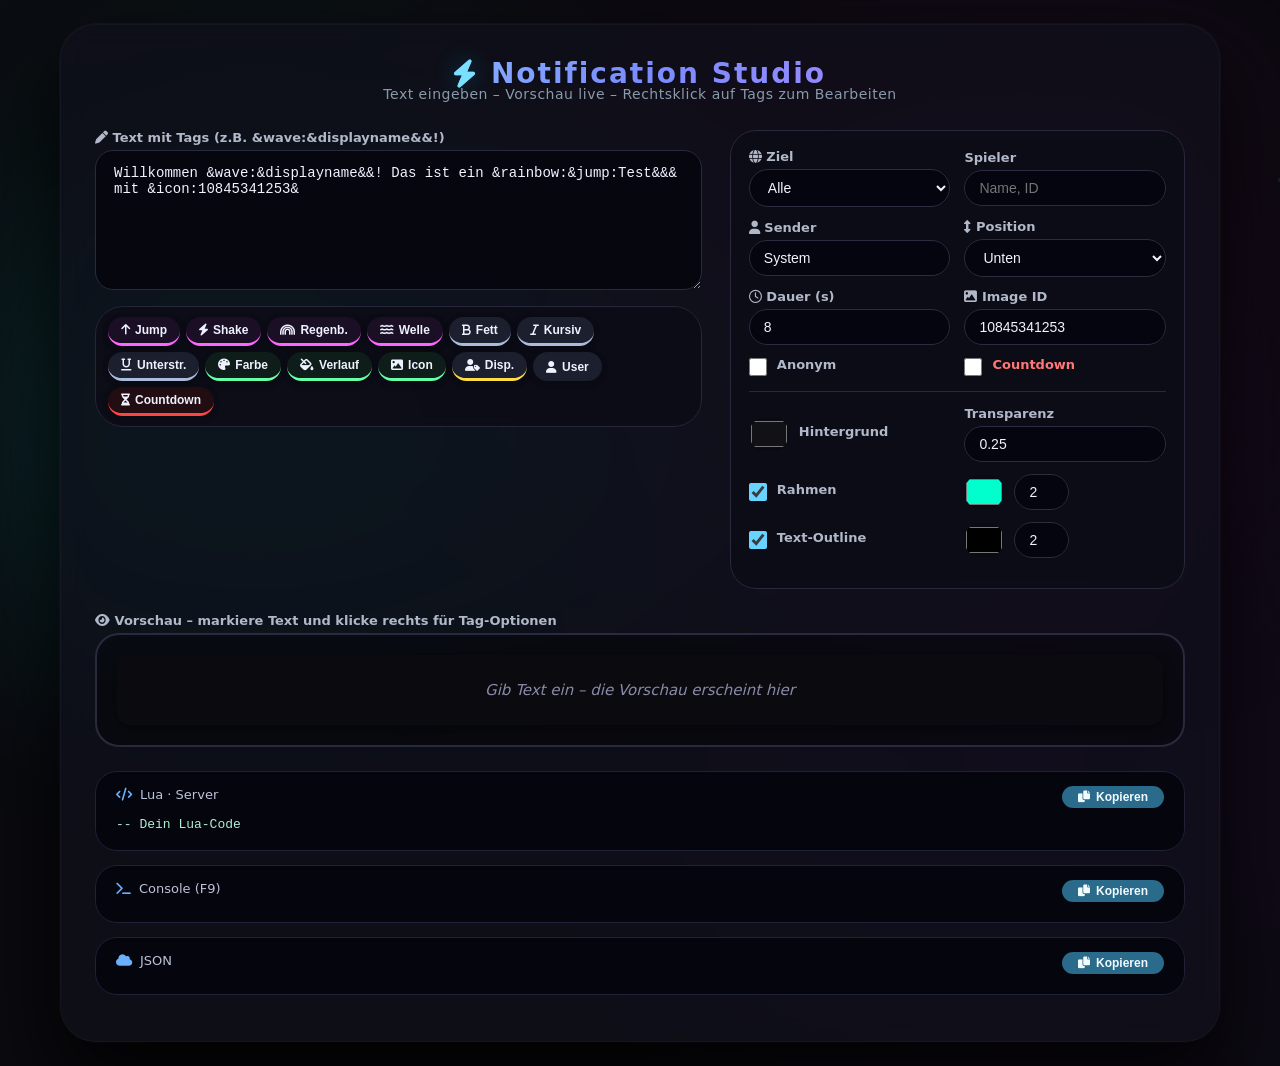
==== commit f32fd56d: "Update index.html" ====
--- a/index.html
+++ b/index.html
@@ -3,7 +3,7 @@
 <head>
     <meta charset="UTF-8" />
     <meta name="viewport" content="width=device-width, initial-scale=1.0" />
-    <title>Notification Studio – Tag Editor</title>
+    <title>Notification Studio · Tag Editor</title>
     <link rel="stylesheet" href="https://cdnjs.cloudflare.com/ajax/libs/font-awesome/6.0.0-beta3/css/all.min.css" />
     <link rel="stylesheet" href="style.css" />
 </head>
@@ -11,7 +11,7 @@
     <div class="container">
         <header>
             <h1><i class="fas fa-bolt"></i> Notification Studio</h1>
-            <p class="subhead">Tags in der Vorschau per Rechtsklick bearbeiten</p>
+            <p class="subhead">Text eingeben – Vorschau live – Rechtsklick auf Tags zum Bearbeiten</p>
         </header>
 
         <div class="main-grid">
@@ -31,6 +31,7 @@
                     <button id="btnGradient"><i class="fas fa-fill-drip"></i> Verlauf</button>
                     <button id="btnIcon"><i class="fas fa-image"></i> Icon</button>
                     <button data-var="&displayname&"><i class="fas fa-user-tag"></i> Disp.</button>
+                    <button data-var="&playername&"><i class="fas fa-user"></i> User</button>
                     <button data-var="&countdown&"><i class="fas fa-hourglass-half"></i> Countdown</button>
                 </div>
             </div>
@@ -71,7 +72,7 @@
 
         <!-- Vorschau-Bereich -->
         <div class="preview-section">
-            <label><i class="fas fa-eye"></i> Vorschau (Rechtsklick auf Tags zum Bearbeiten/Löschen)</label>
+            <label><i class="fas fa-eye"></i> Vorschau – markiere Text und klicke rechts für Tag-Optionen</label>
             <div id="previewContainer" class="preview-container">
                 <div id="previewNotification" class="preview-notification">
                     <span class="placeholder">Gib Text ein – die Vorschau erscheint hier</span>
@@ -99,10 +100,10 @@
     <!-- Benutzerdefiniertes Kontextmenü -->
     <div id="contextMenu" class="context-menu" style="display:none;">
         <ul>
-            <li id="ctxEdit"><i class="fas fa-edit"></i> Bearbeiten</li>
-            <li id="ctxDelete"><i class="fas fa-trash-alt"></i> Löschen</li>
-            <li id="ctxAddBefore"><i class="fas fa-plus"></i> Vorher einfügen</li>
-            <li id="ctxAddAfter"><i class="fas fa-plus"></i> Nachher einfügen</li>
+            <li id="ctxAdd"><i class="fas fa-plus"></i> Tag hinzufügen</li>
+            <li id="ctxEdit"><i class="fas fa-edit"></i> Tag bearbeiten</li>
+            <li id="ctxDelete"><i class="fas fa-trash-alt"></i> Tag löschen</li>
+            <li id="ctxWrap"><i class="fas fa-expand"></i> Tag umschließen</li>
         </ul>
     </div>
 
--- a/style.css
+++ b/style.css
@@ -1,12 +1,13 @@
-/* ----------------------------------------------
-   CSS – Notification Studio Pro
-   Design-Philosophie: Tiefe, Flüssigkeit, Klarheit
-   ---------------------------------------------- */
-* {
-    margin: 0;
-    padding: 0;
-    box-sizing: border-box;
-}
+/* ------------------------------------------------------------
+   Design-Philosophie:
+   - Tiefe & Klarheit durch Glassmorphism und subtile Schatten
+   - Flüssige Übergänge (cubic-bezier) für ein organisches Gefühl
+   - Autoritäre, aber einladende Typografie (Segoe UI, große Überschriften)
+   - Farbakzente: Cyan (#00ffcc) für Interaktion, Violett für Kreativität
+   - Die Vorschau ist zentral, das Herzstück der Seite
+   ------------------------------------------------------------ */
+
+* { margin: 0; padding: 0; box-sizing: border-box; }
 
 body {
     font-family: 'Segoe UI', system-ui, -apple-system, sans-serif;
@@ -17,22 +18,21 @@
     justify-content: center;
     align-items: center;
     padding: 24px;
-    /* Hintergrund – flüssige, abstrakte Formen */
     background-image:
-        radial-gradient(circle at 15% 25%, rgba(0, 255, 200, 0.06) 0%, transparent 45%),
-        radial-gradient(circle at 85% 70%, rgba(180, 0, 255, 0.07) 0%, transparent 50%);
+        radial-gradient(circle at 20% 30%, rgba(0,255,200,0.06) 0%, transparent 40%),
+        radial-gradient(circle at 80% 70%, rgba(180,0,255,0.07) 0%, transparent 40%);
     position: relative;
 }
 
-/* Partikel-Overlay (Tiefenwirkung) */
+/* Partikel-Overlay */
 body::before {
     content: '';
     position: fixed;
     inset: 0;
     z-index: 0;
     background:
-        radial-gradient(ellipse at 20% 50%, rgba(0, 255, 255, 0.10) 0%, transparent 55%),
-        radial-gradient(ellipse at 80% 30%, rgba(255, 0, 200, 0.08) 0%, transparent 50%);
+        radial-gradient(ellipse at 20% 50%, rgba(0,255,255,0.10) 0%, transparent 55%),
+        radial-gradient(ellipse at 80% 30%, rgba(255,0,200,0.08) 0%, transparent 50%);
     filter: blur(60px);
     pointer-events: none;
 }
@@ -43,9 +43,9 @@
     z-index: 1;
     pointer-events: none;
     background-image:
-        radial-gradient(2px 2px at 10% 20%, rgba(255, 255, 255, 0.15), transparent),
-        radial-gradient(2px 2px at 30% 70%, rgba(255, 255, 255, 0.10), transparent),
-        radial-gradient(3px 3px at 50% 10%, rgba(0, 255, 255, 0.20), transparent);
+        radial-gradient(2px 2px at 10% 20%, rgba(255,255,255,0.12), transparent),
+        radial-gradient(2px 2px at 30% 70%, rgba(255,255,255,0.08), transparent),
+        radial-gradient(3px 3px at 50% 10%, rgba(0,255,255,0.18), transparent);
     background-size: 200% 200%;
     animation: particleFloat 30s ease-in-out infinite alternate;
 }
@@ -57,27 +57,25 @@
 .container {
     position: relative;
     z-index: 10;
-    background: rgba(16, 16, 26, 0.78);
+    background: rgba(16,16,26,0.78);
     backdrop-filter: blur(12px) saturate(1.3);
-    -webkit-backdrop-filter: blur(12px) saturate(1.3);
     padding: 32px 34px;
     border-radius: 36px;
-    box-shadow: 0 40px 80px rgba(0, 0, 0, 0.85), 0 0 0 1px rgba(255, 255, 255, 0.04);
+    box-shadow: 0 40px 80px rgba(0,0,0,0.85), 0 0 0 1px rgba(255,255,255,0.04);
     width: 100%;
     max-width: 1160px;
-    border: 1px solid rgba(255, 255, 255, 0.03);
-    transition: box-shadow 0.4s ease;
+    border: 1px solid rgba(255,255,255,0.03);
+    transition: box-shadow 0.4s;
 }
 .container:hover {
-    box-shadow: 0 50px 100px rgba(0, 20, 30, 0.6), 0 0 0 1px rgba(0, 255, 255, 0.08);
-}
-
-/* Header */
-.header {
+    box-shadow: 0 50px 100px rgba(0,20,30,0.6), 0 0 0 1px rgba(0,255,255,0.08);
+}
+
+header {
     text-align: center;
     margin-bottom: 28px;
 }
-.header h1 {
+header h1 {
     font-weight: 700;
     font-size: 28px;
     letter-spacing: 2px;
@@ -90,131 +88,58 @@
     justify-content: center;
     gap: 14px;
 }
-.header h1 i {
-    font-size: 28px;
-    color: #7ae0ff;
-    text-shadow: 0 0 25px rgba(0, 200, 255, 0.3);
-}
-.subhead {
-    color: #8a9aaa;
-    font-size: 14px;
-    letter-spacing: 0.5px;
-    margin-top: -6px;
-}
-
-/* Grid */
-.grid {
+header h1 i { font-size: 28px; color: #7ae0ff; text-shadow: 0 0 25px rgba(0,200,255,0.3); }
+.subhead { color: #8a9aaa; font-size: 14px; margin-top: -4px; letter-spacing: 0.5px; }
+
+.main-grid {
     display: grid;
     grid-template-columns: 1.2fr 0.9fr;
     gap: 28px;
-}
-@media (max-width: 900px) {
-    .grid { grid-template-columns: 1fr; }
-}
-
-/* Linke Spalte */
-.left-panel {
-    display: flex;
-    flex-direction: column;
-    gap: 12px;
-}
-.left-panel label {
+    margin-bottom: 24px;
+}
+@media (max-width: 900px) { .main-grid { grid-template-columns: 1fr; } }
+
+label {
     font-weight: 600;
     font-size: 13px;
     color: #b0b8c9;
-    margin-bottom: 4px;
-}
-
-/* Vorschau-Container – gleichzeitig das Editierfeld */
-.preview-container {
-    background: rgba(0, 0, 0, 0.35);
-    border-radius: 24px;
-    padding: 20px;
-    border: 2px dashed #3a4a6a;
-    min-height: 180px;
-    transition: border-color 0.3s, background 0.3s;
-    cursor: text;
-    position: relative;
-}
-.preview-container:focus-within {
+    display: block;
+    margin-bottom: 5px;
+}
+
+textarea {
+    width: 100%;
+    height: 140px;
+    background: rgba(4,4,12,0.7);
+    border: 1.5px solid #2a2a3e;
+    border-radius: 18px;
+    color: #f0f4ff;
+    padding: 14px 18px;
+    font-size: 14px;
+    font-family: 'Segoe UI', monospace;
+    resize: vertical;
+    backdrop-filter: blur(4px);
+    transition: border 0.2s, box-shadow 0.2s;
+}
+textarea:focus {
     border-color: #66d4ff;
-    background: rgba(0, 20, 40, 0.4);
-    box-shadow: 0 0 0 4px rgba(0, 200, 255, 0.10);
-}
-
-.preview-notification {
-    width: 100%;
-    border-radius: 12px;
-    padding: 14px 18px;
-    display: flex;
-    align-items: center;
-    gap: 14px;
-    backdrop-filter: blur(4px);
-    font-size: 15px;
-    line-height: 1.6;
-    box-shadow: 0 4px 20px rgba(0, 0, 0, 0.4);
-    color: #f0f4ff;
-    transition: all 0.2s;
-    min-height: 70px;
-    background: rgba(17, 17, 22, 0.25);
-}
-.preview-notification .icon-img {
-    width: 40px;
-    height: 40px;
-    border-radius: 8px;
-    object-fit: cover;
-    flex-shrink: 0;
-    background: #222;
-}
-.preview-notification .content {
-    flex: 1;
-    min-width: 0;
-}
-.preview-notification .sender {
-    font-weight: 700;
-    font-size: 14px;
-    opacity: 0.9;
-    margin-bottom: 2px;
-    display: block;
-}
-.preview-notification .message {
-    word-wrap: break-word;
-}
-.preview-notification .message .inline-icon {
-    width: 22px;
-    height: 22px;
-    vertical-align: middle;
-    border-radius: 4px;
-    margin: 0 2px;
-}
-.preview-placeholder {
-    color: #8a8aaa;
-    font-style: italic;
-    text-align: center;
-    width: 100%;
-}
-/* Editierbarer Text in der Vorschau */
-.preview-notification .message [contenteditable="true"] {
-    outline: 2px dashed #66d4ff;
-    outline-offset: 2px;
-    background: rgba(0, 200, 255, 0.08);
-    border-radius: 4px;
-    padding: 0 2px;
-}
-
-/* Toolbar */
+    box-shadow: 0 0 0 4px rgba(0,200,255,0.12);
+    outline: none;
+}
+
 .toolbar {
     display: flex;
     flex-wrap: wrap;
     gap: 6px;
-    background: rgba(10, 10, 20, 0.5);
+    margin: 12px 0 0 0;
+    background: rgba(10,10,20,0.5);
     backdrop-filter: blur(4px);
     padding: 10px 12px;
     border-radius: 28px;
     border: 1px solid #26263a;
 }
 .toolbar button {
-    background: rgba(36, 40, 58, 0.7);
+    background: rgba(36,40,58,0.7);
     backdrop-filter: blur(2px);
     color: #eef2ff;
     border: none;
@@ -227,70 +152,27 @@
     display: inline-flex;
     align-items: center;
     gap: 5px;
-    box-shadow: 0 2px 6px rgba(0, 0, 0, 0.25);
+    box-shadow: 0 2px 6px rgba(0,0,0,0.25);
 }
 .toolbar button:hover {
     background: #3d4466;
     transform: translateY(-2px) scale(1.02);
-    box-shadow: 0 8px 20px rgba(0, 0, 0, 0.5);
-}
-.btn-style { border-bottom: 3px solid #aabbdd; }
-.btn-anim { border-bottom: 3px solid #ff66ff; background: rgba(40, 20, 50, 0.6); }
-.btn-player { border-bottom: 3px solid #ffdd44; }
-.btn-cd { border-bottom: 3px solid #ff4444; background: rgba(50, 18, 18, 0.6); }
-.btn-icon { border-bottom: 3px solid #66ffaa; background: rgba(20, 50, 30, 0.5); }
-
-/* Tag-Liste */
-.tag-list {
-    display: flex;
-    flex-wrap: wrap;
-    gap: 8px;
-    padding: 8px 12px;
-    background: rgba(0, 0, 0, 0.3);
-    border-radius: 18px;
-    border: 1px solid #2a2a3e;
-    min-height: 36px;
-    align-items: center;
-}
-.tag-item {
-    background: rgba(40, 60, 90, 0.6);
-    padding: 4px 10px 4px 14px;
-    border-radius: 30px;
-    font-size: 12px;
-    display: inline-flex;
-    align-items: center;
-    gap: 6px;
-    border: 1px solid #4a6a8a;
-    backdrop-filter: blur(2px);
-    animation: tagAppear 0.3s ease;
-}
-@keyframes tagAppear {
-    from { transform: scale(0.8); opacity: 0; }
-    to { transform: scale(1); opacity: 1; }
-}
-.tag-item .tag-name { color: #c0d0e0; }
-.tag-item .tag-remove {
-    cursor: pointer;
-    color: #ff7777;
-    font-size: 14px;
-    line-height: 1;
-    padding: 0 2px;
-    border-radius: 50%;
-    transition: 0.2s;
-}
-.tag-item .tag-remove:hover {
-    background: rgba(255, 0, 0, 0.3);
-    color: #ff3333;
-}
-.tag-list-empty {
-    color: #6a7a8a;
-    font-style: italic;
-    font-size: 13px;
-}
-
-/* Rechte Spalte (Panel) */
+    box-shadow: 0 8px 20px rgba(0,0,0,0.5);
+}
+.toolbar button[data-tag="jump"] { border-bottom: 3px solid #ff66ff; background: rgba(40,20,50,0.6); }
+.toolbar button[data-tag="shake"] { border-bottom: 3px solid #ff66ff; background: rgba(40,20,50,0.6); }
+.toolbar button[data-tag="rainbow"] { border-bottom: 3px solid #ff66ff; background: rgba(40,20,50,0.6); }
+.toolbar button[data-tag="wave"] { border-bottom: 3px solid #ff66ff; background: rgba(40,20,50,0.6); }
+.toolbar button[data-tag="bold"] { border-bottom: 3px solid #aabbdd; }
+.toolbar button[data-tag="italic"] { border-bottom: 3px solid #aabbdd; }
+.toolbar button[data-tag="underline"] { border-bottom: 3px solid #aabbdd; }
+.toolbar button[data-var="&displayname&"] { border-bottom: 3px solid #ffdd44; }
+.toolbar button[data-var="&countdown&"] { border-bottom: 3px solid #ff4444; background: rgba(50,18,18,0.6); }
+#btnColor, #btnGradient, #btnIcon { border-bottom: 3px solid #66ffaa; background: rgba(20,50,30,0.5); }
+
+/* Panel (rechts) */
 .panel {
-    background: rgba(10, 10, 20, 0.5);
+    background: rgba(10,10,20,0.5);
     backdrop-filter: blur(6px);
     padding: 18px;
     border-radius: 26px;
@@ -309,16 +191,15 @@
     gap: 10px;
     flex-wrap: wrap;
 }
-input[type="text"], input[type="number"], select {
+input, select {
     width: 100%;
     padding: 9px 14px;
-    background: rgba(4, 4, 12, 0.6);
+    background: rgba(4,4,12,0.6);
     border: 1px solid #2b2b42;
     border-radius: 30px;
     color: #f0f4ff;
     box-sizing: border-box;
     backdrop-filter: blur(2px);
-    transition: 0.15s;
     font-size: 14px;
 }
 input[type="checkbox"] {
@@ -328,32 +209,151 @@
     cursor: pointer;
 }
 input[type="color"] {
-    border: none;
     width: 40px;
     height: 34px;
+    padding: 0;
+    border: none;
+    background: transparent;
     cursor: pointer;
-    background: transparent;
+}
+hr { border: 0; border-top: 1px solid #282842; margin: 14px 0; }
+
+/* Vorschau */
+.preview-section {
+    margin: 20px 0 24px 0;
+}
+.preview-container {
+    background: rgba(0,0,0,0.35);
+    border-radius: 24px;
+    padding: 20px;
+    border: 2px solid #2a2a3e;
+    transition: border 0.3s;
+}
+.preview-notification {
+    width: 100%;
+    border-radius: 12px;
+    padding: 14px 18px;
+    display: flex;
+    align-items: center;
+    gap: 14px;
+    backdrop-filter: blur(4px);
+    font-size: 15px;
+    line-height: 1.6;
+    box-shadow: 0 4px 20px rgba(0,0,0,0.4);
+    color: #f0f4ff;
+    min-height: 70px;
+    background: rgba(17,17,22,0.25);
+}
+.preview-notification .icon-img {
+    width: 40px;
+    height: 40px;
+    border-radius: 8px;
+    object-fit: cover;
+    flex-shrink: 0;
+    background: #222;
+}
+.preview-notification .content { flex: 1; }
+.preview-notification .sender {
+    font-weight: 700;
+    font-size: 14px;
+    opacity: 0.9;
+    display: block;
+}
+.preview-notification .message { word-wrap: break-word; }
+.preview-notification .message .inline-icon {
+    width: 22px;
+    height: 22px;
+    vertical-align: middle;
+    border-radius: 4px;
+    margin: 0 2px;
+}
+.placeholder {
+    color: #8a8aaa;
+    font-style: italic;
+    text-align: center;
+    width: 100%;
+}
+
+/* Tag-Styles in der Vorschau (werden per JS zugewiesen) */
+.rainbow-text {
+    background: linear-gradient(90deg, #f00, #ff0, #0f0, #0ff, #00f, #f0f, #f00);
+    background-size: 300% 100%;
+    -webkit-background-clip: text;
+    -webkit-text-fill-color: transparent;
+    background-clip: text;
+    animation: rainbowMove 3s linear infinite;
+}
+@keyframes rainbowMove {
+    0% { background-position: 0% 50%; }
+    100% { background-position: 300% 50%; }
+}
+.shake { display: inline-block; animation: shake 0.5s infinite; }
+@keyframes shake {
+    0% { transform: translate(0,0) rotate(0deg); }
+    25% { transform: translate(-3px,2px) rotate(-2deg); }
+    50% { transform: translate(3px,-2px) rotate(2deg); }
+    75% { transform: translate(-2px,1px) rotate(-1deg); }
+    100% { transform: translate(0,0) rotate(0deg); }
+}
+.jump { display: inline-block; animation: jump 0.6s ease-in-out infinite; }
+@keyframes jump {
+    0%, 100% { transform: translateY(0); }
+    50% { transform: translateY(-8px); }
+}
+.wave { display: inline-block; animation: wave 1.2s ease-in-out infinite; }
+@keyframes wave {
+    0%, 100% { transform: rotate(0deg) scale(1); }
+    25% { transform: rotate(3deg) scale(1.02); }
+    75% { transform: rotate(-3deg) scale(0.98); }
+}
+.gradient-text {
+    -webkit-background-clip: text;
+    -webkit-text-fill-color: transparent;
+    background-clip: text;
+}
+
+/* Benutzerdefiniertes Kontextmenü */
+.context-menu {
+    position: fixed;
+    background: rgba(20,20,30,0.95);
+    backdrop-filter: blur(8px);
+    border: 1px solid #3a4a6a;
+    border-radius: 12px;
+    padding: 6px 0;
+    min-width: 180px;
+    box-shadow: 0 12px 40px rgba(0,0,0,0.7);
+    z-index: 999;
+}
+.context-menu ul {
+    list-style: none;
+    margin: 0;
     padding: 0;
-    border-radius: 30px;
-}
-hr {
-    border: 0;
-    border-top: 1px solid #282842;
-    margin: 14px 0;
-}
+}
+.context-menu li {
+    padding: 10px 20px;
+    cursor: pointer;
+    display: flex;
+    align-items: center;
+    gap: 12px;
+    font-size: 14px;
+    color: #eef2ff;
+    transition: background 0.15s;
+}
+.context-menu li:hover {
+    background: rgba(60,80,120,0.4);
+}
+.context-menu li i { width: 18px; color: #7ab0ff; }
 
 /* Code-Ausgaben */
 .outputs { margin-top: 24px; }
 .code-box {
-    background: rgba(2, 2, 10, 0.7);
+    background: rgba(2,2,10,0.7);
     backdrop-filter: blur(4px);
     border: 1px solid #202036;
     padding: 14px 20px;
     border-radius: 22px;
-    transition: border 0.2s;
     margin-bottom: 14px;
 }
-.code-box:hover { border-color: #3a4a6a; }
 .code-box .head {
     display: flex;
     justify-content: space-between;
@@ -372,12 +372,12 @@
 .code-box pre {
     font-family: 'JetBrains Mono', 'Consolas', monospace;
     color: #b0f0d0;
+    white-space: pre-wrap;
     word-break: break-all;
-    white-space: pre-wrap;
     margin: 0;
     font-size: 13px;
     line-height: 1.7;
-    max-height: 250px;
+    max-height: 200px;
     overflow-y: auto;
 }
 .copy-btn {
@@ -396,45 +396,6 @@
 }
 .copy-btn:hover { background: #3b8ab0; transform: scale(1.02); }
 
-/* Animationen für Vorschau (CSS-Klassen) */
-.rainbow-text {
-    background: linear-gradient(90deg, #f00, #ff0, #0f0, #0ff, #00f, #f0f, #f00);
-    background-size: 300% 100%;
-    -webkit-background-clip: text;
-    -webkit-text-fill-color: transparent;
-    background-clip: text;
-    animation: rainbowMove 3s linear infinite;
-}
-@keyframes rainbowMove {
-    0% { background-position: 0% 50%; }
-    100% { background-position: 300% 50%; }
-}
-.shake { display: inline-block; animation: shake 0.5s infinite; }
-@keyframes shake {
-    0% { transform: translate(0,0) rotate(0deg); }
-    25% { transform: translate(-3px,2px) rotate(-2deg); }
-    50% { transform: translate(3px,-2px) rotate(2deg); }
-    75% { transform: translate(-2px,1px) rotate(-1deg); }
-    100% { transform: translate(0,0) rotate(0deg); }
-}
-.jump { display: inline-block; animation: jump 0.6s ease-in-out infinite; }
-@keyframes jump {
-    0%, 100% { transform: translateY(0); }
-    50% { transform: translateY(-8px); }
-}
-.wave { display: inline-block; animation: wave 1.2s ease-in-out infinite; }
-@keyframes wave {
-    0%, 100% { transform: rotate(0deg) scale(1); }
-    25% { transform: rotate(3deg) scale(1.02); }
-    75% { transform: rotate(-3deg) scale(0.98); }
-}
-.gradient-text {
-    -webkit-background-clip: text;
-    -webkit-text-fill-color: transparent;
-    background-clip: text;
-}
-
-/* Responsive */
 @media (max-width: 600px) {
     .row { grid-template-columns: 1fr; }
     .container { padding: 16px; }
